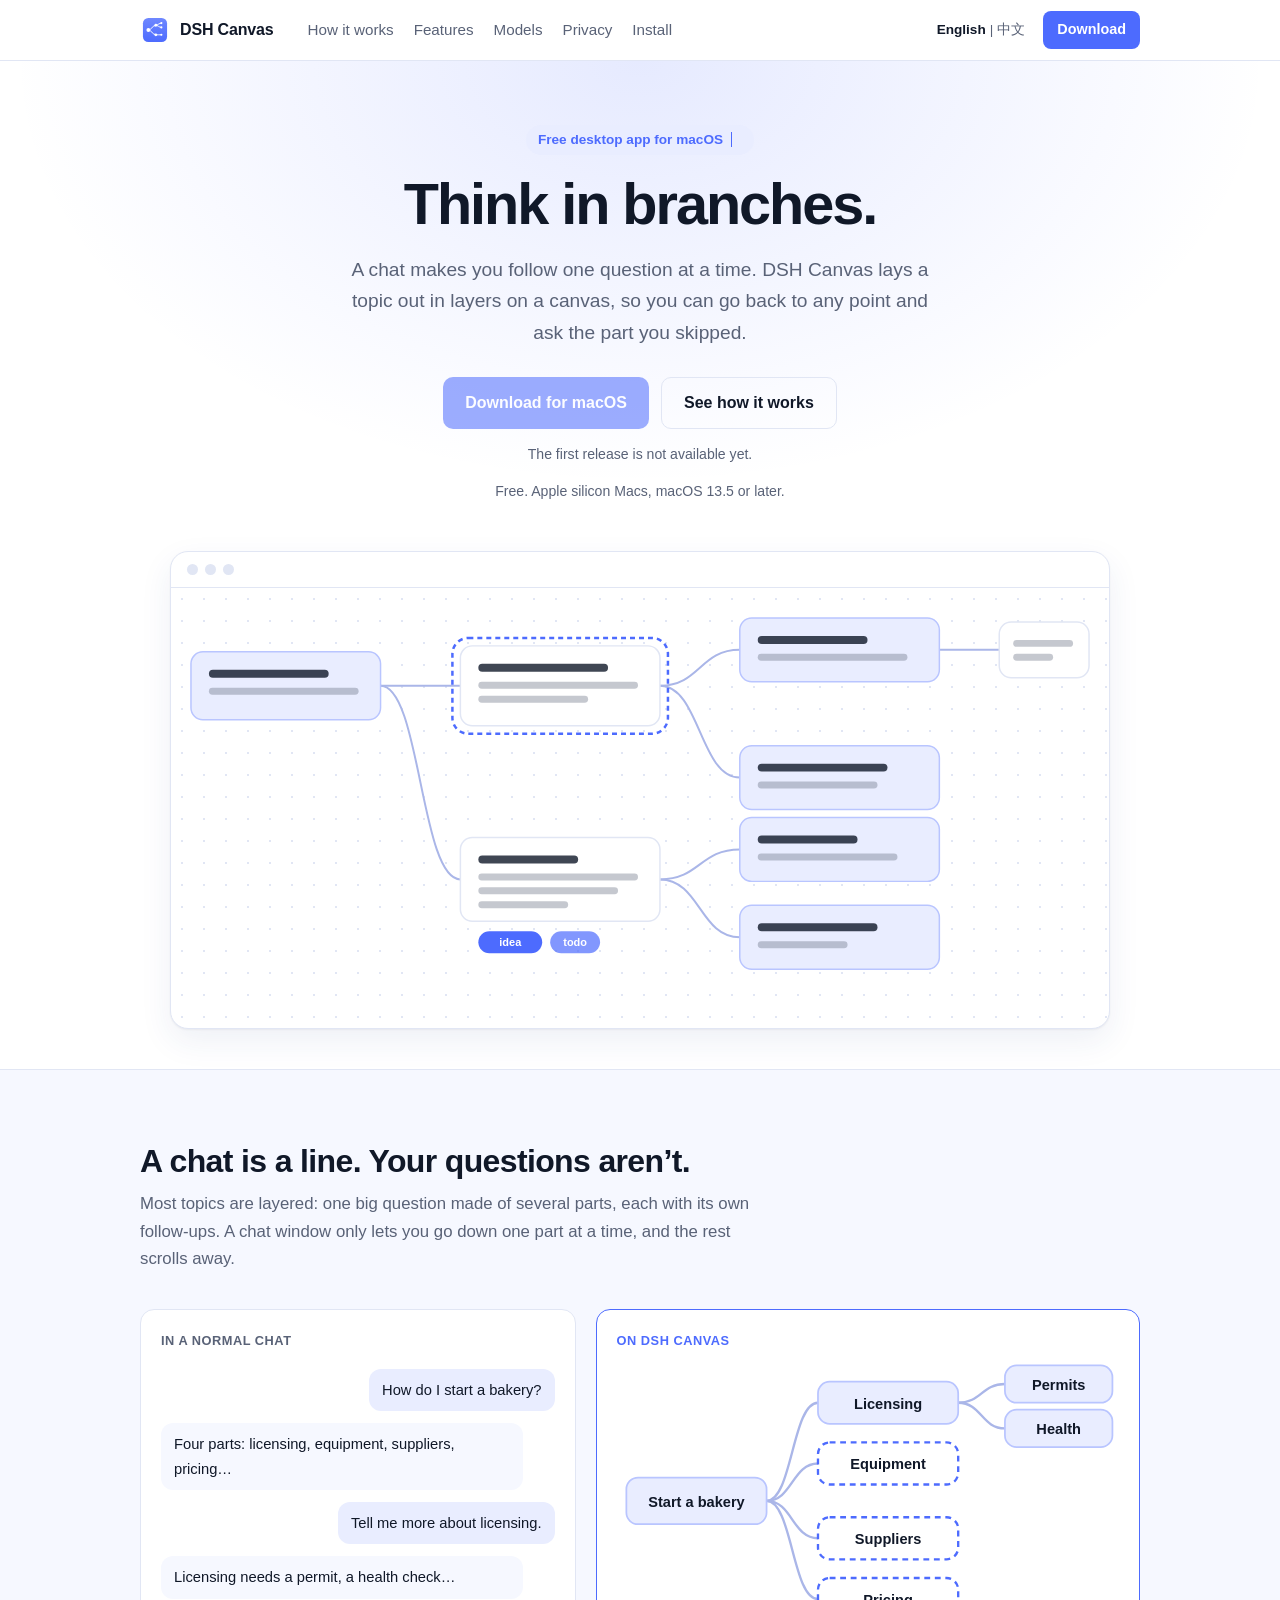
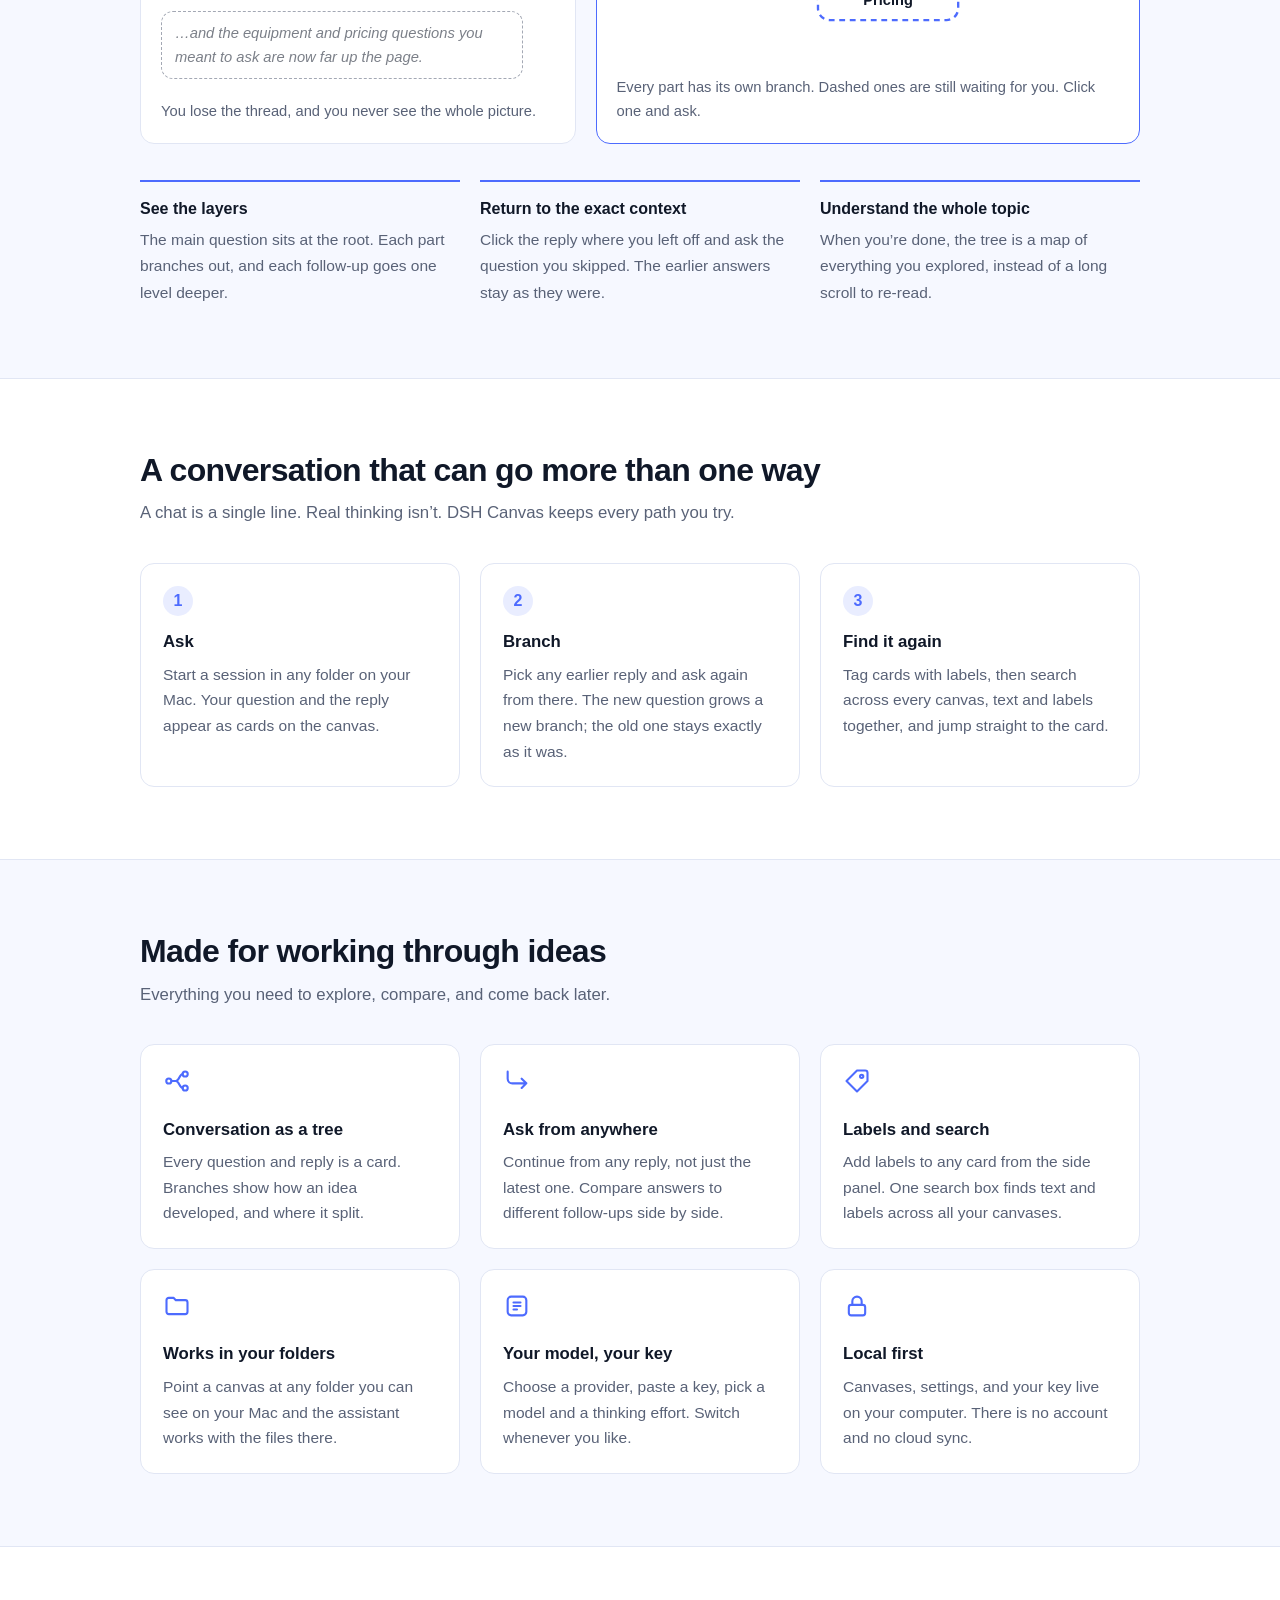
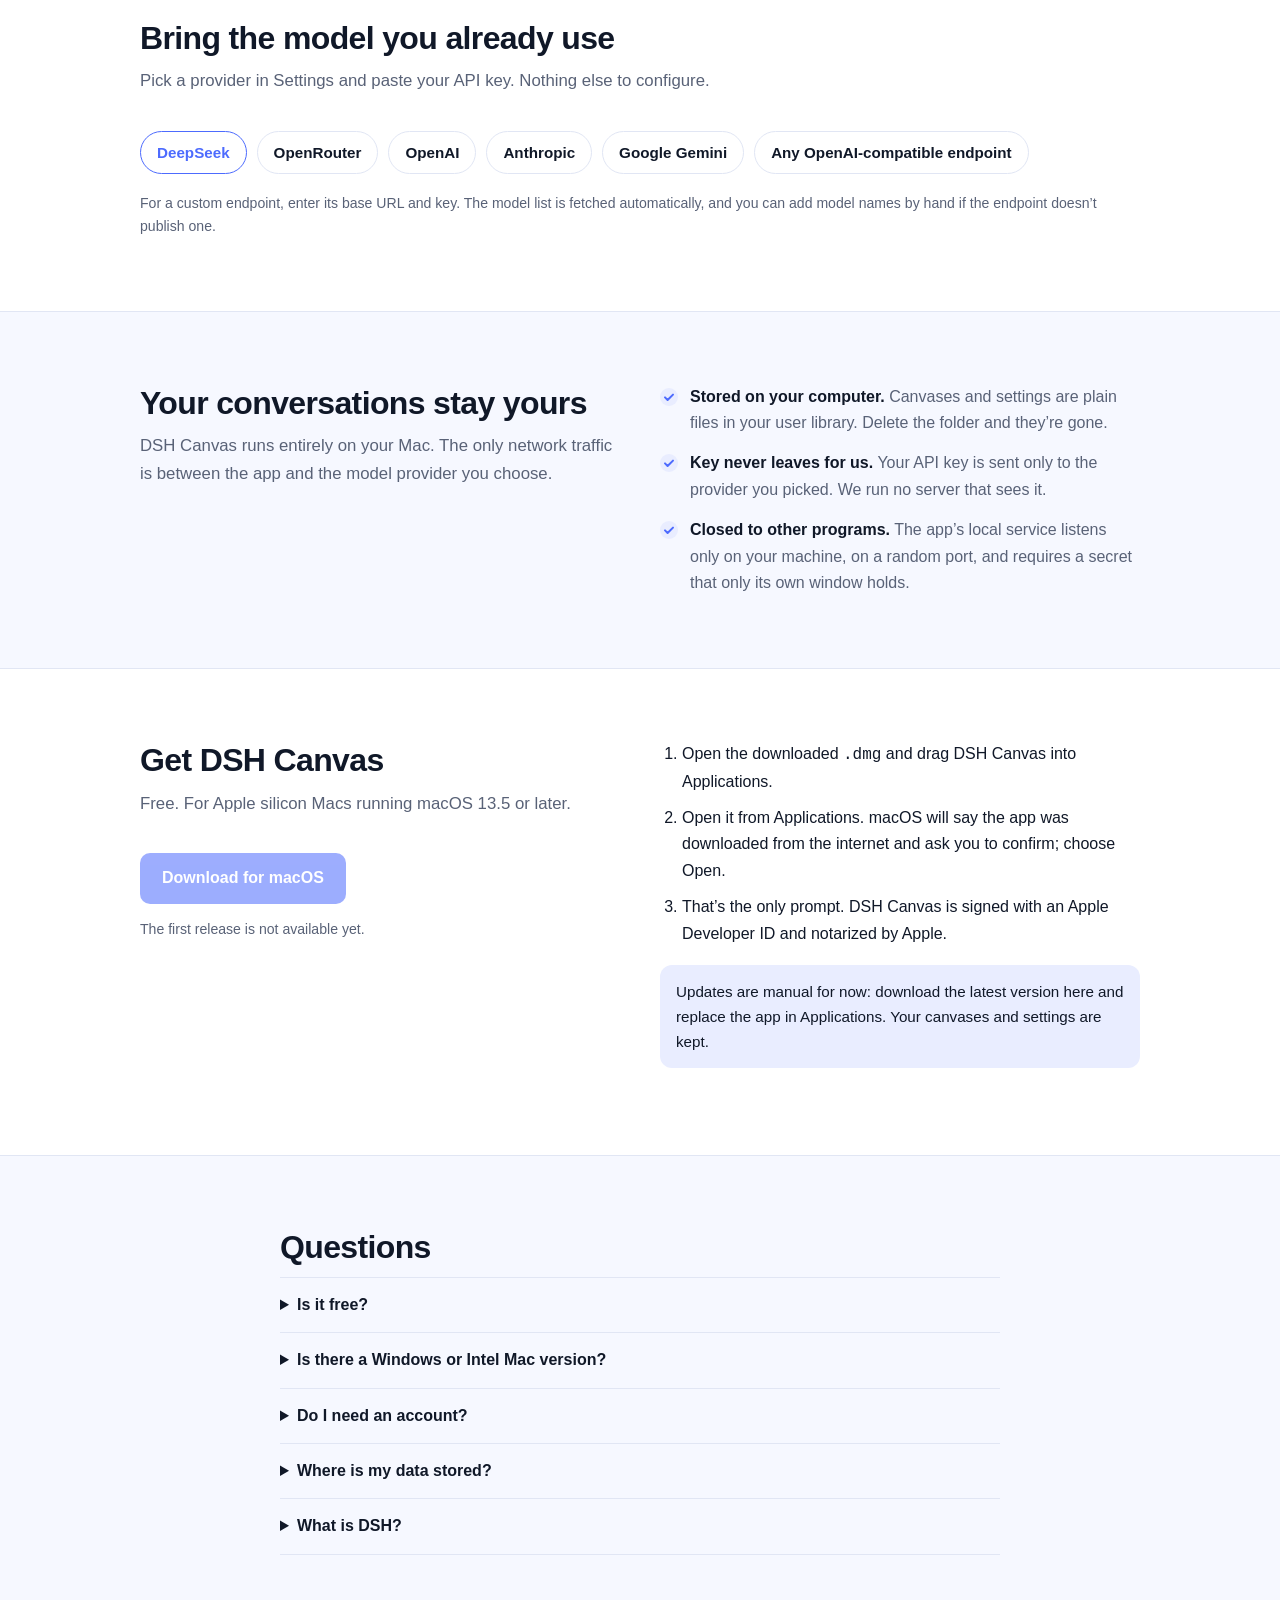
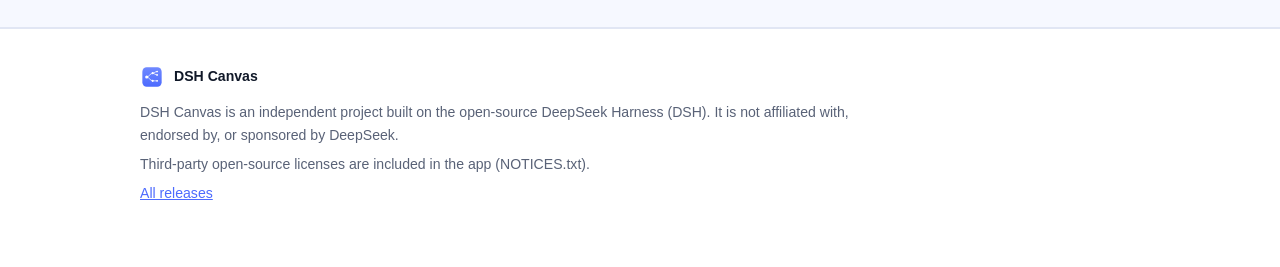
==== web/index.html @ 0d763476 "Site: show the current version next to the app label" ====
<!doctype html>
<html lang="en">
<head>
  <meta charset="utf-8">
  <meta name="viewport" content="width=device-width, initial-scale=1">
  <title>DSH Canvas</title>
  <meta name="description" content="A desktop app that turns AI conversations into a tree on an infinite canvas. Branch from any reply, bring your own model, keep everything on your Mac.">
  <meta property="og:title" content="DSH Canvas">
  <meta property="og:description" content="Think in branches. AI conversations as a tree on an infinite canvas, running locally on your Mac.">
  <meta property="og:type" content="website">
  <link rel="icon" type="image/svg+xml" href="logo.svg">
  <style>
    :root {
      --bg: #ffffff; --bg-alt: #f6f8ff; --surface: #ffffff; --text: #101828; --muted: #596277; --border: #e1e6f4;
      --accent: #4d6bfe; --accent-hover: #3a57e8; --accent-text: #ffffff; --accent-soft: #e9edff;
      --node-user: #e9edff; --node-user-line: #b9c5ff; --node-agent: #ffffff; --edge: #aab6e8; --glow: rgba(77, 107, 254, 0.14);
      --shadow: 0 1px 2px rgba(16, 24, 40, 0.05), 0 12px 32px rgba(40, 60, 140, 0.08);
    }
    @media (prefers-color-scheme: dark) {
      :root {
        --bg: #0b1020; --bg-alt: #0f1630; --surface: #131a33; --text: #e9edf9; --muted: #98a3bf; --border: #232c4d;
        --accent: #6f88ff; --accent-hover: #8a9eff; --accent-text: #0b1020; --accent-soft: #1a2348;
        --node-user: #1c2650; --node-user-line: #3a4a95; --node-agent: #151d3b; --edge: #3b4778; --glow: rgba(111, 136, 255, 0.16);
        --shadow: 0 1px 2px rgba(0, 0, 0, 0.3), 0 12px 32px rgba(0, 0, 0, 0.35);
      }
    }
    * { box-sizing: border-box; }
    html { scroll-behavior: smooth; }
    body { margin: 0; background: var(--bg); color: var(--text); font: 16px/1.65 -apple-system, BlinkMacSystemFont, "Segoe UI", Roboto, "PingFang SC", "Noto Sans SC", sans-serif; -webkit-font-smoothing: antialiased; }
    a { color: var(--accent); }
    .wrap { max-width: 1040px; margin: 0 auto; padding: 0 20px; }
    section { padding: 72px 0; }
    section.alt { background: var(--bg-alt); border-block: 1px solid var(--border); }
    h2 { font-size: clamp(1.5rem, 3.2vw, 2rem); line-height: 1.2; letter-spacing: -0.02em; margin: 0 0 10px; }
    .section-lead { color: var(--muted); max-width: 640px; margin: 0 0 36px; font-size: 1.05rem; }

    /* nav */
    header { position: sticky; top: 0; z-index: 10; background: color-mix(in srgb, var(--bg) 88%, transparent); backdrop-filter: blur(10px); border-bottom: 1px solid var(--border); }
    .nav { display: flex; align-items: center; gap: 22px; height: 60px; }
    .brand { display: flex; align-items: center; gap: 10px; font-weight: 700; color: var(--text); text-decoration: none; letter-spacing: -0.01em; }
    .brand img { width: 30px; height: 30px; }
    .nav-links { display: flex; gap: 20px; margin-left: 12px; }
    .nav-links a { color: var(--muted); text-decoration: none; font-size: 0.95rem; }
    .nav-links a:hover { color: var(--text); }
    .nav-end { margin-left: auto; display: flex; align-items: center; gap: 14px; }
    .lang { font-size: 0.85rem; color: var(--muted); white-space: nowrap; }
    .lang button { background: none; border: 0; color: var(--muted); cursor: pointer; font: inherit; padding: 2px 4px; }
    .lang button[aria-pressed="true"] { color: var(--text); font-weight: 600; }

    .button { display: inline-flex; align-items: center; gap: 8px; padding: 12px 22px; border-radius: 10px; background: var(--accent); color: var(--accent-text); font-weight: 600; text-decoration: none; border: 0; cursor: pointer; font-size: 1rem; }
    .button:hover { background: var(--accent-hover); }
    .button.small { padding: 7px 14px; font-size: 0.9rem; border-radius: 8px; }
    .button[aria-disabled="true"] { opacity: 0.55; pointer-events: none; }
    .button.ghost { background: transparent; color: var(--text); border: 1px solid var(--border); }
    .button.ghost:hover { background: var(--accent-soft); }
    a:focus-visible, button:focus-visible, summary:focus-visible { outline: 2px solid var(--accent); outline-offset: 3px; border-radius: 6px; }

    /* hero */
    .hero { padding: 64px 0 40px; background: radial-gradient(ellipse 70% 60% at 50% 0%, var(--glow), transparent 70%); }
    .hero-text { text-align: center; max-width: 720px; margin: 0 auto; }
    .eyebrowVersion { font-weight: 700; margin-left: 8px; padding-left: 10px; border-left: 1px solid currentColor; }
    .eyebrow { display: inline-block; font-size: 0.85rem; color: var(--accent); background: var(--accent-soft); padding: 4px 12px; border-radius: 999px; font-weight: 600; margin-bottom: 18px; }
    h1 { font-size: clamp(2.3rem, 6vw, 3.6rem); line-height: 1.08; letter-spacing: -0.035em; margin: 0 0 18px; }
    .lead { font-size: 1.2rem; color: var(--muted); margin: 0 auto 28px; max-width: 600px; }
    .cta { display: flex; justify-content: center; flex-wrap: wrap; gap: 12px; }
    .meta { color: var(--muted); font-size: 0.88rem; margin: 14px 0 0; }
    .stage { margin: 48px auto 0; max-width: 940px; background: var(--surface); border: 1px solid var(--border); border-radius: 18px; box-shadow: var(--shadow); overflow: hidden; }
    .stage-bar { display: flex; gap: 7px; padding: 12px 16px; border-bottom: 1px solid var(--border); }
    .stage-bar i { width: 11px; height: 11px; border-radius: 50%; background: var(--border); display: block; }
    .stage svg { display: block; width: 100%; height: auto; background-image: radial-gradient(var(--border) 1px, transparent 1px); background-size: 22px 22px; }
    .edge { fill: none; stroke: var(--edge); stroke-width: 2; }
    .card-user { fill: var(--node-user); stroke: var(--node-user-line); }
    .card-agent { fill: var(--node-agent); stroke: var(--border); }
    .card-user, .card-agent { stroke-width: 1.5; }
    .line { fill: var(--muted); opacity: 0.35; }
    .line.strong { opacity: 0.8; fill: var(--text); }
    .chip { fill: var(--accent); }
    .chip-text { fill: var(--accent-text); font: 600 11px -apple-system, BlinkMacSystemFont, sans-serif; }
    .hl { fill: none; stroke: var(--accent); stroke-width: 2.5; stroke-dasharray: 5 4; }

    /* compare */
    .compare { display: grid; grid-template-columns: 1fr 1.25fr; gap: 20px; align-items: stretch; }
    .pane { background: var(--surface); border: 1px solid var(--border); border-radius: 14px; padding: 20px; display: flex; flex-direction: column; }
    .pane-tag { font-size: 0.8rem; font-weight: 700; letter-spacing: 0.04em; text-transform: uppercase; color: var(--muted); margin: 0 0 12px; }
    .pane.after .pane-tag { color: var(--accent); }
    .pane.after { border-color: var(--accent); }
    .bubble { padding: 9px 13px; border-radius: 12px; background: var(--bg-alt); font-size: 0.92rem; margin: 6px 0; max-width: 92%; }
    .bubble.you { background: var(--node-user); margin-left: auto; }
    .bubble.lost { opacity: 0.55; border: 1px dashed var(--muted); background: transparent; font-style: italic; }
    .pane-note { margin: auto 0 0; padding-top: 14px; color: var(--muted); font-size: 0.92rem; }
    .pane svg { width: 100%; height: auto; display: block; }
    .t-node { fill: var(--node-agent); stroke: var(--border); stroke-width: 1.5; }
    .t-node.on { fill: var(--node-user); stroke: var(--node-user-line); }
    .t-node.ask { stroke: var(--accent); stroke-dasharray: 5 4; stroke-width: 2; }
    .t-text { fill: var(--text); font: 600 12.5px -apple-system, BlinkMacSystemFont, "PingFang SC", sans-serif; }
    .points { list-style: none; margin: 36px 0 0; padding: 0; display: grid; grid-template-columns: repeat(3, 1fr); gap: 20px; }
    .points li { padding-top: 14px; border-top: 2px solid var(--accent); }
    .points strong { display: block; margin-bottom: 4px; }
    .points span { color: var(--muted); font-size: 0.97rem; }

    /* steps */
    .steps { display: grid; grid-template-columns: repeat(3, 1fr); gap: 20px; counter-reset: step; }
    .step { background: var(--surface); border: 1px solid var(--border); border-radius: 14px; padding: 22px; }
    .step::before { counter-increment: step; content: counter(step); display: inline-grid; place-items: center; width: 30px; height: 30px; border-radius: 50%; background: var(--accent-soft); color: var(--accent); font-weight: 700; margin-bottom: 12px; }
    .step h3, .feature h3 { margin: 0 0 6px; font-size: 1.05rem; }
    .step p, .feature p { margin: 0; color: var(--muted); font-size: 0.97rem; }

    /* features */
    .features { display: grid; grid-template-columns: repeat(3, 1fr); gap: 20px; }
    .feature { background: var(--surface); border: 1px solid var(--border); border-radius: 14px; padding: 22px; }
    .feature svg { width: 28px; height: 28px; stroke: var(--accent); fill: none; stroke-width: 1.8; stroke-linecap: round; stroke-linejoin: round; margin-bottom: 12px; }

    /* models */
    .providers { display: flex; flex-wrap: wrap; gap: 10px; margin: 0 0 18px; padding: 0; list-style: none; }
    .providers li { padding: 8px 16px; border: 1px solid var(--border); background: var(--surface); border-radius: 999px; font-weight: 600; font-size: 0.95rem; }
    .providers li.first { border-color: var(--accent); color: var(--accent); }

    /* privacy */
    .two { display: grid; grid-template-columns: 1fr 1fr; gap: 40px; align-items: start; }
    .checks { list-style: none; margin: 0; padding: 0; display: grid; gap: 14px; }
    .checks li { position: relative; padding-left: 30px; color: var(--muted); }
    .checks li strong { color: var(--text); }
    .checks li::before { content: ""; position: absolute; left: 0; top: 4px; width: 18px; height: 18px; border-radius: 50%; background: var(--accent-soft) url("data:image/svg+xml,%3Csvg xmlns='http://www.w3.org/2000/svg' viewBox='0 0 18 18'%3E%3Cpath d='M5 9.4l2.6 2.6L13 6.6' fill='none' stroke='%234d6bfe' stroke-width='2' stroke-linecap='round' stroke-linejoin='round'/%3E%3C/svg%3E") center/18px no-repeat; }

    /* install & faq */
    pre { background: var(--bg-alt); border: 1px solid var(--border); border-radius: 10px; padding: 12px 14px; overflow-x: auto; margin: 12px 0 0; font-size: 0.9rem; }
    code { font-family: ui-monospace, SFMono-Regular, Menlo, monospace; }
    p code, summary code { background: var(--accent-soft); padding: 1px 6px; border-radius: 6px; font-size: 0.9em; }
    .install-list { margin: 0; padding-left: 22px; display: grid; gap: 10px; }
    details { border-bottom: 1px solid var(--border); padding: 14px 0; }
    details:first-of-type { border-top: 1px solid var(--border); }
    summary { cursor: pointer; font-weight: 600; }
    details p { margin: 10px 0 0; color: var(--muted); }
    .note { margin-top: 18px; padding: 14px 16px; border-radius: 12px; background: var(--accent-soft); font-size: 0.95rem; }

    footer { border-top: 1px solid var(--border); padding: 36px 0 56px; color: var(--muted); font-size: 0.88rem; }
    footer p { margin: 6px 0; max-width: 720px; }
    .foot-top { display: flex; align-items: center; gap: 10px; margin-bottom: 12px; color: var(--text); font-weight: 700; }
    .foot-top img { width: 24px; height: 24px; }

    @media (max-width: 820px) {
      .steps, .features, .two, .compare, .points { grid-template-columns: 1fr; }
      .nav-links { display: none; }
      section { padding: 52px 0; }
    }
    @media (prefers-reduced-motion: reduce) { html { scroll-behavior: auto; } }
  </style>
</head>
<body>
  <header>
    <div class="wrap nav">
      <a class="brand" href="#top"><img src="logo.svg" alt="">DSH Canvas</a>
      <nav class="nav-links" aria-label="Sections">
        <a href="#how" data-i18n="navHow">How it works</a>
        <a href="#features" data-i18n="navFeatures">Features</a>
        <a href="#models" data-i18n="navModels">Models</a>
        <a href="#privacy" data-i18n="navPrivacy">Privacy</a>
        <a href="#install" data-i18n="navInstall">Install</a>
      </nav>
      <div class="nav-end">
        <div class="lang" role="group" aria-label="Language"><button type="button" data-lang="en">English</button>|<button type="button" data-lang="zh">中文</button></div>
        <a class="button small" href="#install" data-i18n="navDownload">Download</a>
      </div>
    </div>
  </header>

  <main id="top">
    <section class="hero">
      <div class="wrap">
        <div class="hero-text">
          <span class="eyebrow"><span data-i18n="eyebrow">Free desktop app for macOS</span><b class="eyebrowVersion"></b></span>
          <h1 data-i18n="h1">Think in branches.</h1>
          <p class="lead" data-i18n="lead">A chat makes you follow one question at a time. DSH Canvas lays a topic out in layers on a canvas, so you can go back to any point and ask the part you skipped.</p>
          <div class="cta">
            <a class="button downloadButton" href="#install" aria-disabled="true" data-i18n="download">Download for macOS</a>
            <a class="button ghost" href="#how" data-i18n="seeHow">See how it works</a>
          </div>
          <p class="meta downloadMeta"></p>
          <p class="meta" data-i18n="requirements">Free. Apple silicon Macs, macOS 13.5 or later.</p>
        </div>

        <div class="stage" role="img" aria-labelledby="stageDesc">
          <div class="stage-bar"><i></i><i></i><i></i></div>
          <svg viewBox="0 0 940 440" preserveAspectRatio="xMidYMid meet" aria-hidden="true">
            <!-- edges -->
            <path class="edge" d="M210 98 C250 98 250 98 290 98"/>
            <path class="edge" d="M490 98 C530 98 530 62 570 62"/>
            <path class="edge" d="M490 98 C530 98 530 190 570 190"/>
            <path class="edge" d="M770 62 C800 62 800 62 830 62"/>
            <path class="edge" d="M210 98 C250 98 250 292 290 292"/>
            <path class="edge" d="M490 292 C530 292 530 350 570 350"/>
            <path class="edge" d="M490 292 C530 292 530 262 570 262"/>
            <!-- nodes -->
            <rect class="card-user" x="20" y="64" width="190" height="68" rx="12"/>
            <rect class="line strong" x="38" y="82" width="120" height="8" rx="4"/><rect class="line" x="38" y="100" width="150" height="7" rx="3.5"/>
            <rect class="card-agent" x="290" y="58" width="200" height="80" rx="12"/>
            <rect class="line strong" x="308" y="76" width="130" height="8" rx="4"/><rect class="line" x="308" y="94" width="160" height="7" rx="3.5"/><rect class="line" x="308" y="108" width="110" height="7" rx="3.5"/>
            <rect class="card-user" x="570" y="30" width="200" height="64" rx="12"/>
            <rect class="line strong" x="588" y="48" width="110" height="8" rx="4"/><rect class="line" x="588" y="66" width="150" height="7" rx="3.5"/>
            <rect class="card-agent" x="830" y="34" width="90" height="56" rx="12"/>
            <rect class="line" x="844" y="52" width="60" height="7" rx="3.5"/><rect class="line" x="844" y="66" width="40" height="7" rx="3.5"/>
            <rect class="card-user" x="570" y="158" width="200" height="64" rx="12"/>
            <rect class="line strong" x="588" y="176" width="130" height="8" rx="4"/><rect class="line" x="588" y="194" width="120" height="7" rx="3.5"/>
            <rect class="card-agent" x="290" y="250" width="200" height="84" rx="12"/>
            <rect class="line strong" x="308" y="268" width="100" height="8" rx="4"/><rect class="line" x="308" y="286" width="160" height="7" rx="3.5"/><rect class="line" x="308" y="300" width="140" height="7" rx="3.5"/><rect class="line" x="308" y="314" width="90" height="7" rx="3.5"/>
            <rect class="card-user" x="570" y="230" width="200" height="64" rx="12"/>
            <rect class="line strong" x="588" y="248" width="100" height="8" rx="4"/><rect class="line" x="588" y="266" width="140" height="7" rx="3.5"/>
            <rect class="card-user" x="570" y="318" width="200" height="64" rx="12"/>
            <rect class="line strong" x="588" y="336" width="120" height="8" rx="4"/><rect class="line" x="588" y="354" width="90" height="7" rx="3.5"/>
            <!-- label chips -->
            <rect class="chip" x="308" y="344" width="64" height="22" rx="11"/><text class="chip-text" x="340" y="359" text-anchor="middle">idea</text>
            <rect class="chip" x="380" y="344" width="50" height="22" rx="11" opacity="0.7"/><text class="chip-text" x="405" y="359" text-anchor="middle">todo</text>
            <!-- highlighted branch point -->
            <rect class="hl" x="282" y="50" width="216" height="96" rx="16"/>
          </svg>
          <p id="stageDesc" hidden>A conversation drawn as a tree of question and answer cards, with two branches leaving the same reply.</p>
        </div>
      </div>
    </section>

    <section id="why" class="alt">
      <div class="wrap">
        <h2 data-i18n="whyTitle">A chat is a line. Your questions aren’t.</h2>
        <p class="section-lead" data-i18n="whyLead">Most topics are layered: one big question made of several parts, each with its own follow-ups. A chat window only lets you go down one part at a time, and the rest scrolls away.</p>
        <div class="compare">
          <div class="pane">
            <p class="pane-tag" data-i18n="before">In a normal chat</p>
            <div class="bubble you" data-i18n="c1">How do I start a bakery?</div>
            <div class="bubble" data-i18n="c2">Four parts: licensing, equipment, suppliers, pricing…</div>
            <div class="bubble you" data-i18n="c3">Tell me more about licensing.</div>
            <div class="bubble" data-i18n="c4">Licensing needs a permit, a health check…</div>
            <div class="bubble lost" data-i18n="c5">…and the equipment and pricing questions you meant to ask are now far up the page.</div>
            <p class="pane-note" data-i18n="beforeNote">You lose the thread, and you never see the whole picture.</p>
          </div>
          <div class="pane after">
            <p class="pane-tag" data-i18n="after">On DSH Canvas</p>
            <svg viewBox="0 0 430 236" role="img" aria-labelledby="treeDesc">
              <path class="edge" d="M128 118 C150 118 150 34 172 34"/><path class="edge" d="M128 118 C150 118 150 86 172 86"/>
              <path class="edge" d="M128 118 C150 118 150 150 172 150"/><path class="edge" d="M128 118 C150 118 150 202 172 202"/>
              <path class="edge" d="M292 34 C312 34 312 18 332 18"/><path class="edge" d="M292 34 C312 34 312 56 332 56"/>
              <rect class="t-node on" x="8" y="98" width="120" height="40" rx="10"/><text class="t-text" x="68" y="123" text-anchor="middle" data-i18n="t0">Start a bakery</text>
              <rect class="t-node on" x="172" y="16" width="120" height="36" rx="10"/><text class="t-text" x="232" y="39" text-anchor="middle" data-i18n="t1">Licensing</text>
              <rect class="t-node ask" x="172" y="68" width="120" height="36" rx="10"/><text class="t-text" x="232" y="91" text-anchor="middle" data-i18n="t2">Equipment</text>
              <rect class="t-node ask" x="172" y="132" width="120" height="36" rx="10"/><text class="t-text" x="232" y="155" text-anchor="middle" data-i18n="t3">Suppliers</text>
              <rect class="t-node ask" x="172" y="184" width="120" height="36" rx="10"/><text class="t-text" x="232" y="207" text-anchor="middle" data-i18n="t4">Pricing</text>
              <rect class="t-node on" x="332" y="2" width="92" height="32" rx="10"/><text class="t-text" x="378" y="23" text-anchor="middle" data-i18n="t5">Permits</text>
              <rect class="t-node on" x="332" y="40" width="92" height="32" rx="10"/><text class="t-text" x="378" y="61" text-anchor="middle" data-i18n="t6">Health</text>
            </svg>
            <p id="treeDesc" hidden>A tree with the main question on the left and four branches: licensing, equipment, suppliers and pricing. Licensing has two deeper follow-ups.</p>
            <p class="pane-note" data-i18n="afterNote">Every part has its own branch. Dashed ones are still waiting for you. Click one and ask.</p>
          </div>
        </div>
        <ul class="points">
          <li><strong data-i18n="pt1t">See the layers</strong><span data-i18n="pt1d">The main question sits at the root. Each part branches out, and each follow-up goes one level deeper.</span></li>
          <li><strong data-i18n="pt2t">Return to the exact context</strong><span data-i18n="pt2d">Click the reply where you left off and ask the question you skipped. The earlier answers stay as they were.</span></li>
          <li><strong data-i18n="pt3t">Understand the whole topic</strong><span data-i18n="pt3d">When you’re done, the tree is a map of everything you explored, instead of a long scroll to re-read.</span></li>
        </ul>
      </div>
    </section>

    <section id="how">
      <div class="wrap">
        <h2 data-i18n="howTitle">A conversation that can go more than one way</h2>
        <p class="section-lead" data-i18n="howLead">A chat is a single line. Real thinking isn’t. DSH Canvas keeps every path you try.</p>
        <div class="steps">
          <div class="step"><h3 data-i18n="s1t">Ask</h3><p data-i18n="s1d">Start a session in any folder on your Mac. Your question and the reply appear as cards on the canvas.</p></div>
          <div class="step"><h3 data-i18n="s2t">Branch</h3><p data-i18n="s2d">Pick any earlier reply and ask again from there. The new question grows a new branch; the old one stays exactly as it was.</p></div>
          <div class="step"><h3 data-i18n="s3t">Find it again</h3><p data-i18n="s3d">Tag cards with labels, then search across every canvas, text and labels together, and jump straight to the card.</p></div>
        </div>
      </div>
    </section>

    <section id="features" class="alt">
      <div class="wrap">
        <h2 data-i18n="featTitle">Made for working through ideas</h2>
        <p class="section-lead" data-i18n="featLead">Everything you need to explore, compare, and come back later.</p>
        <div class="features">
          <div class="feature">
            <svg viewBox="0 0 24 24" aria-hidden="true"><circle cx="5" cy="12" r="2.2"/><circle cx="19" cy="6" r="2.2"/><circle cx="19" cy="18" r="2.2"/><path d="M7.2 12H11c3 0 3-6 6-6M11 12c3 0 3 6 6 6"/></svg>
            <h3 data-i18n="f1t">Conversation as a tree</h3><p data-i18n="f1d">Every question and reply is a card. Branches show how an idea developed, and where it split.</p>
          </div>
          <div class="feature">
            <svg viewBox="0 0 24 24" aria-hidden="true"><path d="M4 4v6a4 4 0 0 0 4 4h12M16 10l4 4-4 4"/></svg>
            <h3 data-i18n="f2t">Ask from anywhere</h3><p data-i18n="f2d">Continue from any reply, not just the latest one. Compare answers to different follow-ups side by side.</p>
          </div>
          <div class="feature">
            <svg viewBox="0 0 24 24" aria-hidden="true"><path d="M3 12l9-9h7a2 2 0 0 1 2 2v7l-9 9z"/><circle cx="16" cy="8" r="1.4"/></svg>
            <h3 data-i18n="f3t">Labels and search</h3><p data-i18n="f3d">Add labels to any card from the side panel. One search box finds text and labels across all your canvases.</p>
          </div>
          <div class="feature">
            <svg viewBox="0 0 24 24" aria-hidden="true"><path d="M3 7a2 2 0 0 1 2-2h4l2 2h8a2 2 0 0 1 2 2v8a2 2 0 0 1-2 2H5a2 2 0 0 1-2-2z"/></svg>
            <h3 data-i18n="f4t">Works in your folders</h3><p data-i18n="f4d">Point a canvas at any folder you can see on your Mac and the assistant works with the files there.</p>
          </div>
          <div class="feature">
            <svg viewBox="0 0 24 24" aria-hidden="true"><rect x="4" y="4" width="16" height="16" rx="3"/><path d="M9 9h6M9 12h6M9 15h3"/></svg>
            <h3 data-i18n="f5t">Your model, your key</h3><p data-i18n="f5d">Choose a provider, paste a key, pick a model and a thinking effort. Switch whenever you like.</p>
          </div>
          <div class="feature">
            <svg viewBox="0 0 24 24" aria-hidden="true"><rect x="5" y="11" width="14" height="9" rx="2"/><path d="M8 11V8a4 4 0 0 1 8 0v3"/></svg>
            <h3 data-i18n="f6t">Local first</h3><p data-i18n="f6d">Canvases, settings, and your key live on your computer. There is no account and no cloud sync.</p>
          </div>
        </div>
      </div>
    </section>

    <section id="models">
      <div class="wrap">
        <h2 data-i18n="modelsTitle">Bring the model you already use</h2>
        <p class="section-lead" data-i18n="modelsLead">Pick a provider in Settings and paste your API key. Nothing else to configure.</p>
        <ul class="providers">
          <li class="first">DeepSeek</li><li>OpenRouter</li><li>OpenAI</li><li>Anthropic</li><li>Google Gemini</li><li data-i18n="custom">Any OpenAI-compatible endpoint</li>
        </ul>
        <p class="meta" data-i18n="modelsNote">For a custom endpoint, enter its base URL and key. The model list is fetched automatically, and you can add model names by hand if the endpoint doesn’t publish one.</p>
      </div>
    </section>

    <section id="privacy" class="alt">
      <div class="wrap two">
        <div>
          <h2 data-i18n="privTitle">Your conversations stay yours</h2>
          <p class="section-lead" style="margin-bottom:0" data-i18n="privLead">DSH Canvas runs entirely on your Mac. The only network traffic is between the app and the model provider you choose.</p>
        </div>
        <ul class="checks">
          <li><strong data-i18n="p1t">Stored on your computer.</strong> <span data-i18n="p1d">Canvases and settings are plain files in your user library. Delete the folder and they’re gone.</span></li>
          <li><strong data-i18n="p2t">Key never leaves for us.</strong> <span data-i18n="p2d">Your API key is sent only to the provider you picked. We run no server that sees it.</span></li>
          <li><strong data-i18n="p3t">Closed to other programs.</strong> <span data-i18n="p3d">The app’s local service listens only on your machine, on a random port, and requires a secret that only its own window holds.</span></li>
        </ul>
      </div>
    </section>

    <section id="install">
      <div class="wrap two">
        <div>
          <h2 data-i18n="instTitle">Get DSH Canvas</h2>
          <p class="section-lead" data-i18n="instLead">Free. For Apple silicon Macs running macOS 13.5 or later.</p>
          <a class="button downloadButton" href="#install" aria-disabled="true" data-i18n="download">Download for macOS</a>
          <p class="meta downloadMeta"></p>
        </div>
        <div>
          <ol class="install-list">
            <li data-i18n="i1">Open the downloaded <code>.dmg</code> and drag DSH Canvas into Applications.</li>
            <li data-i18n="i2">Open it from Applications. macOS will say the app was downloaded from the internet and ask you to confirm; choose Open.</li>
            <li data-i18n="i3">That’s the only prompt. DSH Canvas is signed with an Apple Developer ID and notarized by Apple.</li>
          </ol>
          <p class="note" data-i18n="signNote">Updates are manual for now: download the latest version here and replace the app in Applications. Your canvases and settings are kept.</p>
        </div>
      </div>
    </section>

    <section id="faq" class="alt">
      <div class="wrap" style="max-width:760px">
        <h2 data-i18n="faqTitle">Questions</h2>
        <details><summary data-i18n="q0">Is it free?</summary><p data-i18n="a0">Yes. DSH Canvas is free to download and use. You only pay your model provider for the requests you make with your own key.</p></details>
        <details><summary data-i18n="q1">Is there a Windows or Intel Mac version?</summary><p data-i18n="a1">Not yet. The first release is for Apple silicon Macs. Other platforms will follow.</p></details>
        <details><summary data-i18n="q2">Do I need an account?</summary><p data-i18n="a2">No. You need an API key from the model provider you want to use, and nothing else.</p></details>
        <details><summary data-i18n="q3">Where is my data stored?</summary><p data-i18n="a3">In <code>~/Library/Application Support/DSH Canvas</code>. Removing that folder removes your canvases and settings.</p></details>
        <details><summary data-i18n="q4">What is DSH?</summary><p data-i18n="a4">DSH is the open-source agent engine that DSH Canvas runs locally to talk to models and work with your files. DSH Canvas is the canvas interface built around it.</p></details>
      </div>
    </section>
  </main>

  <footer>
    <div class="wrap">
      <div class="foot-top"><img src="logo.svg" alt="">DSH Canvas</div>
      <p data-i18n="affiliation">DSH Canvas is an independent project built on the open-source DeepSeek Harness (DSH). It is not affiliated with, endorsed by, or sponsored by DeepSeek.</p>
      <p data-i18n="licenses">Third-party open-source licenses are included in the app (NOTICES.txt).</p>
      <p><a href="https://github.com/pipiandxixi/dsh-canvas-releases/releases" data-i18n="allReleases">All releases</a></p>
    </div>
  </footer>

  <script>
    const REPO = 'pipiandxixi/dsh-canvas-releases';
    const text = {
      en: {
        lead: "A chat makes you follow one question at a time. DSH Canvas lays a topic out in layers on a canvas, so you can go back to any point and ask the part you skipped.",
        eyebrow: "Free desktop app for macOS",
        requirements: "Free. Apple silicon Macs, macOS 13.5 or later.",
        instLead: "Free. For Apple silicon Macs running macOS 13.5 or later.",
        q0: "Is it free?",
        a0: "Yes. DSH Canvas is free to download and use. You only pay your model provider for the requests you make with your own key.",
        whyTitle: "A chat is a line. Your questions aren’t.",
        whyLead: "Most topics are layered: one big question made of several parts, each with its own follow-ups. A chat window only lets you go down one part at a time, and the rest scrolls away.",
        before: "In a normal chat",
        after: "On DSH Canvas",
        c1: "How do I start a bakery?",
        c2: "Four parts: licensing, equipment, suppliers, pricing…",
        c3: "Tell me more about licensing.",
        c4: "Licensing needs a permit, a health check…",
        c5: "…and the equipment and pricing questions you meant to ask are now far up the page.",
        beforeNote: "You lose the thread, and you never see the whole picture.",
        afterNote: "Every part has its own branch. Dashed ones are still waiting for you. Click one and ask.",
        t0: "Start a bakery",
        t1: "Licensing",
        t2: "Equipment",
        t3: "Suppliers",
        t4: "Pricing",
        t5: "Permits",
        t6: "Health",
        pt1t: "See the layers",
        pt1d: "The main question sits at the root. Each part branches out, and each follow-up goes one level deeper.",
        pt2t: "Return to the exact context",
        pt2d: "Click the reply where you left off and ask the question you skipped. The earlier answers stay as they were.",
        pt3t: "Understand the whole topic",
        pt3d: "When you’re done, the tree is a map of everything you explored, instead of a long scroll to re-read.",
        navHow: 'How it works', navFeatures: 'Features', navModels: 'Models', navPrivacy: 'Privacy', navInstall: 'Install', navDownload: 'Download',
        h1: 'Think in branches.',
       
        download: 'Download for macOS', seeHow: 'See how it works',
        howTitle: 'A conversation that can go more than one way', howLead: 'A chat is a single line. Real thinking isn’t. DSH Canvas keeps every path you try.',
        s1t: 'Ask', s1d: 'Start a session in any folder on your Mac. Your question and the reply appear as cards on the canvas.',
        s2t: 'Branch', s2d: 'Pick any earlier reply and ask again from there. The new question grows a new branch; the old one stays exactly as it was.',
        s3t: 'Find it again', s3d: 'Tag cards with labels, then search across every canvas, text and labels together, and jump straight to the card.',
        featTitle: 'Made for working through ideas', featLead: 'Everything you need to explore, compare, and come back later.',
        f1t: 'Conversation as a tree', f1d: 'Every question and reply is a card. Branches show how an idea developed, and where it split.',
        f2t: 'Ask from anywhere', f2d: 'Continue from any reply, not just the latest one. Compare answers to different follow-ups side by side.',
        f3t: 'Labels and search', f3d: 'Add labels to any card from the side panel. One search box finds text and labels across all your canvases.',
        f4t: 'Works in your folders', f4d: 'Point a canvas at any folder you can see on your Mac and the assistant works with the files there.',
        f5t: 'Your model, your key', f5d: 'Choose a provider, paste a key, pick a model and a thinking effort. Switch whenever you like.',
        f6t: 'Local first', f6d: 'Canvases, settings, and your key live on your computer. There is no account and no cloud sync.',
        modelsTitle: 'Bring the model you already use', modelsLead: 'Pick a provider in Settings and paste your API key. Nothing else to configure.',
        custom: 'Any OpenAI-compatible endpoint',
        modelsNote: 'For a custom endpoint, enter its base URL and key. The model list is fetched automatically, and you can add model names by hand if the endpoint doesn’t publish one.',
        privTitle: 'Your conversations stay yours', privLead: 'DSH Canvas runs entirely on your Mac. The only network traffic is between the app and the model provider you choose.',
        p1t: 'Stored on your computer.', p1d: 'Canvases and settings are plain files in your user library. Delete the folder and they’re gone.',
        p2t: 'Key never leaves for us.', p2d: 'Your API key is sent only to the provider you picked. We run no server that sees it.',
        p3t: 'Closed to other programs.', p3d: 'The app’s local service listens only on your machine, on a random port, and requires a secret that only its own window holds.',
        instTitle: 'Get DSH Canvas',
        i1: 'Open the downloaded <code>.dmg</code> and drag DSH Canvas into Applications.',
        i2: "Open it from Applications. macOS will say the app was downloaded from the internet and ask you to confirm; choose Open.",
        i3: "That’s the only prompt. DSH Canvas is signed with an Apple Developer ID and notarized by Apple.",
        signNote: "Updates are manual for now: download the latest version here and replace the app in Applications. Your canvases and settings are kept.",
        faqTitle: 'Questions',
        q1: 'Is there a Windows or Intel Mac version?', a1: 'Not yet. The first release is for Apple silicon Macs. Other platforms will follow.',
        q2: 'Do I need an account?', a2: 'No. You need an API key from the model provider you want to use, and nothing else.',
        q3: 'Where is my data stored?', a3: 'In <code>~/Library/Application Support/DSH Canvas</code>. Removing that folder removes your canvases and settings.',
        q4: 'What is DSH?', a4: 'DSH is the open-source agent engine that DSH Canvas runs locally to talk to models and work with your files. DSH Canvas is the canvas interface built around it.',
        affiliation: 'DSH Canvas is an independent project built on the open-source DeepSeek Harness (DSH). It is not affiliated with, endorsed by, or sponsored by DeepSeek.',
        licenses: 'Third-party open-source licenses are included in the app (NOTICES.txt).', allReleases: 'All releases',
        none: 'The first release is not available yet.', version: 'Version {v} · {size} MB · {date}'
      },
      zh: {
        lead: "聊天只能让你一次顺着一个问题往下问。DSH Canvas 把一个话题按层次铺在画布上，你可以回到任意位置，去问被跳过的那一部分。",
        eyebrow: "免费的 macOS 桌面应用",
        requirements: "免费。适用于 Apple 芯片的 Mac，macOS 13.5 及以上。",
        instLead: "免费。适用于 macOS 13.5 及以上的 Apple 芯片 Mac。",
        q0: "免费吗？",
        a0: "免费。DSH Canvas 可以免费下载和使用。你只需要为自己的 key 发出的请求，向模型提供方付费。",
        whyTitle: "聊天是一条线，你的问题不是。",
        whyLead: "大多数话题是分层的：一个大问题由几个部分组成，每个部分又有各自的追问。聊天窗口一次只能顺着一个部分往下问，其余的就被刷到上面去了。",
        before: "在普通的聊天里",
        after: "在 DSH Canvas 里",
        c1: "我想开一家面包店，该怎么做？",
        c2: "分四个部分：证照、设备、供应商、定价……",
        c3: "先详细讲讲证照。",
        c4: "证照需要许可证、卫生检查……",
        c5: "……而你本来想问的设备和定价，已经被刷到很远的上面了。",
        beforeNote: "你会丢掉线索，也始终看不到问题的全貌。",
        afterNote: "每个部分都有自己的分支。虚线框是还在等你的部分，点开它就能接着问。",
        t0: "开面包店",
        t1: "证照",
        t2: "设备",
        t3: "供应商",
        t4: "定价",
        t5: "许可证",
        t6: "卫生",
        pt1t: "看清层次",
        pt1d: "大问题在最左边，每个部分向外分出分支，每次追问再深入一层。",
        pt2t: "回到当时的上下文",
        pt2d: "点开你上次停下的那条回复，问出之前跳过的问题。之前的回答原样保留。",
        pt3t: "理解话题的全貌",
        pt3d: "问完之后，这棵树就是你探索过的全部内容的地图，不用再翻一长串记录重新读。",
        navHow: '工作方式', navFeatures: '功能', navModels: '模型', navPrivacy: '隐私', navInstall: '安装', navDownload: '下载',
        h1: '让思路长成一棵树。',
       
        download: '下载 macOS 版', seeHow: '看看怎么用',
        howTitle: '一段对话，可以有不止一个走向', howLead: '聊天记录是一条直线，真正的思考不是。DSH Canvas 会留下你尝试过的每一条路。',
        s1t: '提问', s1d: '在你电脑上的任意文件夹里开启会话。问题和回复会变成画布上的卡片。',
        s2t: '分支', s2d: '选中任意一条之前的回复，从那里再问一次。新问题会长出新分支，旧的内容原样保留。',
        s3t: '再次找到', s3d: '给卡片打上标注，然后在所有画布中一起搜索正文和标注，直接跳到对应的卡片。',
        featTitle: '为梳理想法而做', featLead: '探索、对比、日后回看，需要的都在这里。',
        f1t: '树状的对话', f1d: '每个问题和回复都是一张卡片。分支清楚地显示想法如何发展，又在哪里分开。',
        f2t: '从任何位置继续', f2d: '可以从任意一条回复接着问，不只是最新的一条。并排对比不同追问得到的回答。',
        f3t: '标注与搜索', f3d: '在右侧面板给任意卡片添加标注。一个搜索框就能在所有画布里同时找正文和标注。',
        f4t: '在你的文件夹里工作', f4d: '把画布指向 Mac 上任何可见的文件夹，助手就能处理那里的文件。',
        f5t: '你的模型，你的 key', f5d: '选择提供方，粘贴 key，挑选模型和思考强度，随时都可以切换。',
        f6t: '数据留在本地', f6d: '画布、设置和你的 key 都保存在你的电脑上。无需账号，也没有云同步。',
        modelsTitle: '用你已经在用的模型', modelsLead: '在设置里选择提供方，粘贴 API key 就可以，不需要其他配置。',
        custom: '任何兼容 OpenAI 的接口',
        modelsNote: '自定义接口只需填写接口地址和 key。模型列表会自动获取；如果接口不提供列表，也可以手动添加模型名称。',
        privTitle: '你的对话只属于你', privLead: 'DSH Canvas 完全运行在你的 Mac 上。唯一的网络往来，是应用与你选择的模型提供方之间。',
        p1t: '保存在你的电脑上。', p1d: '画布和设置是你用户资源库里的普通文件，删掉文件夹就全部清除。',
        p2t: 'key 不会经过我们。', p2d: '你的 API key 只会发送给你选择的提供方。我们没有任何服务器会看到它。',
        p3t: '不对其他程序开放。', p3d: '应用的本地服务只在本机监听，端口随机，并且需要只有应用自己的窗口才持有的密钥。',
        instTitle: '获取 DSH Canvas',
        i1: '打开下载的 <code>.dmg</code>，把 DSH Canvas 拖进“应用程序”。',
        i2: "从“应用程序”里打开。macOS 会提示这是从互联网下载的应用，请你确认，点“打开”即可。",
        i3: "只会有这一次提示。DSH Canvas 已用 Apple 开发者证书签名，并通过了 Apple 的公证。",
        signNote: "目前更新需要手动完成：回到这里下载最新版本，替换“应用程序”里的旧版本即可，你的画布和设置都会保留。",
        faqTitle: '常见问题',
        q1: '有 Windows 或 Intel Mac 的版本吗？', a1: '暂时没有。第一个版本只支持 Apple 芯片的 Mac，其他平台之后会陆续提供。',
        q2: '需要注册账号吗？', a2: '不需要。你只需要自己想用的模型提供方的 API key。',
        q3: '数据存放在哪里？', a3: '存放在 <code>~/Library/Application Support/DSH Canvas</code>。删除这个文件夹就会清除你的画布和设置。',
        q4: 'DSH 是什么？', a4: 'DSH 是一个开源的智能体引擎，DSH Canvas 在本机运行它来与模型对话、处理你的文件。DSH Canvas 是围绕它构建的画布界面。',
        affiliation: 'DSH Canvas 是基于开源项目 DeepSeek Harness（DSH）构建的独立项目，与 DeepSeek 没有隶属、认可或赞助关系。',
        licenses: '应用内附带第三方开源许可声明（NOTICES.txt）。', allReleases: '全部版本',
        none: '首个版本还没有发布。', version: '版本 {v} · {size} MB · {date}'
      }
    };
    let lang = 'en';
    try { lang = localStorage.getItem('lang') || ''; } catch {}
    if (!text[lang]) lang = (navigator.language || 'en').toLowerCase().startsWith('zh') ? 'zh' : 'en';
    let release = null;
    function render() {
      document.documentElement.lang = lang === 'zh' ? 'zh-CN' : 'en';
      for (const element of document.querySelectorAll('[data-i18n]')) {
        const value = text[lang][element.dataset.i18n];
        if (value !== undefined) element.innerHTML = value;
      }
      for (const button of document.querySelectorAll('[data-lang]')) button.setAttribute('aria-pressed', String(button.dataset.lang === lang));
      for (const meta of document.querySelectorAll('.downloadMeta')) {
        meta.textContent = release ? (release.version ? text[lang].version.replace('{v}', release.version).replace('{size}', release.size).replace('{date}', release.date) : '') : text[lang].none;
      }
      for (const badge of document.querySelectorAll('.eyebrowVersion')) badge.textContent = release && release.version ? `v${release.version}` : '';
      for (const button of document.querySelectorAll('.downloadButton')) {
        if (release) { button.href = release.url; button.removeAttribute('aria-disabled'); }
        else { button.href = '#install'; button.setAttribute('aria-disabled', 'true'); }
      }
    }
    for (const button of document.querySelectorAll('[data-lang]')) {
      button.addEventListener('click', () => { lang = button.dataset.lang; try { localStorage.setItem('lang', lang); } catch {} render(); });
    }
    render();
    fetch(`https://api.github.com/repos/${REPO}/releases/latest`, { headers: { Accept: 'application/vnd.github+json' } })
      .then(response => (response.status === 404 ? null : response.ok ? response.json() : undefined))
      .then((data) => {
        if (data === undefined) { release = { url: `https://github.com/${REPO}/releases/latest/download/DSH-Canvas-arm64.dmg`, version: '', size: '', date: '' }; render(); return; }
        const asset = data?.assets?.find(item => item.name.endsWith('.dmg'));
        if (!asset) return;
        release = { url: asset.browser_download_url, version: String(data.tag_name || '').replace(/^v/, ''), size: Math.round(asset.size / 1048576), date: String(data.published_at || '').slice(0, 10) };
        render();
      })
      .catch(() => {});
  </script>
</body>
</html>
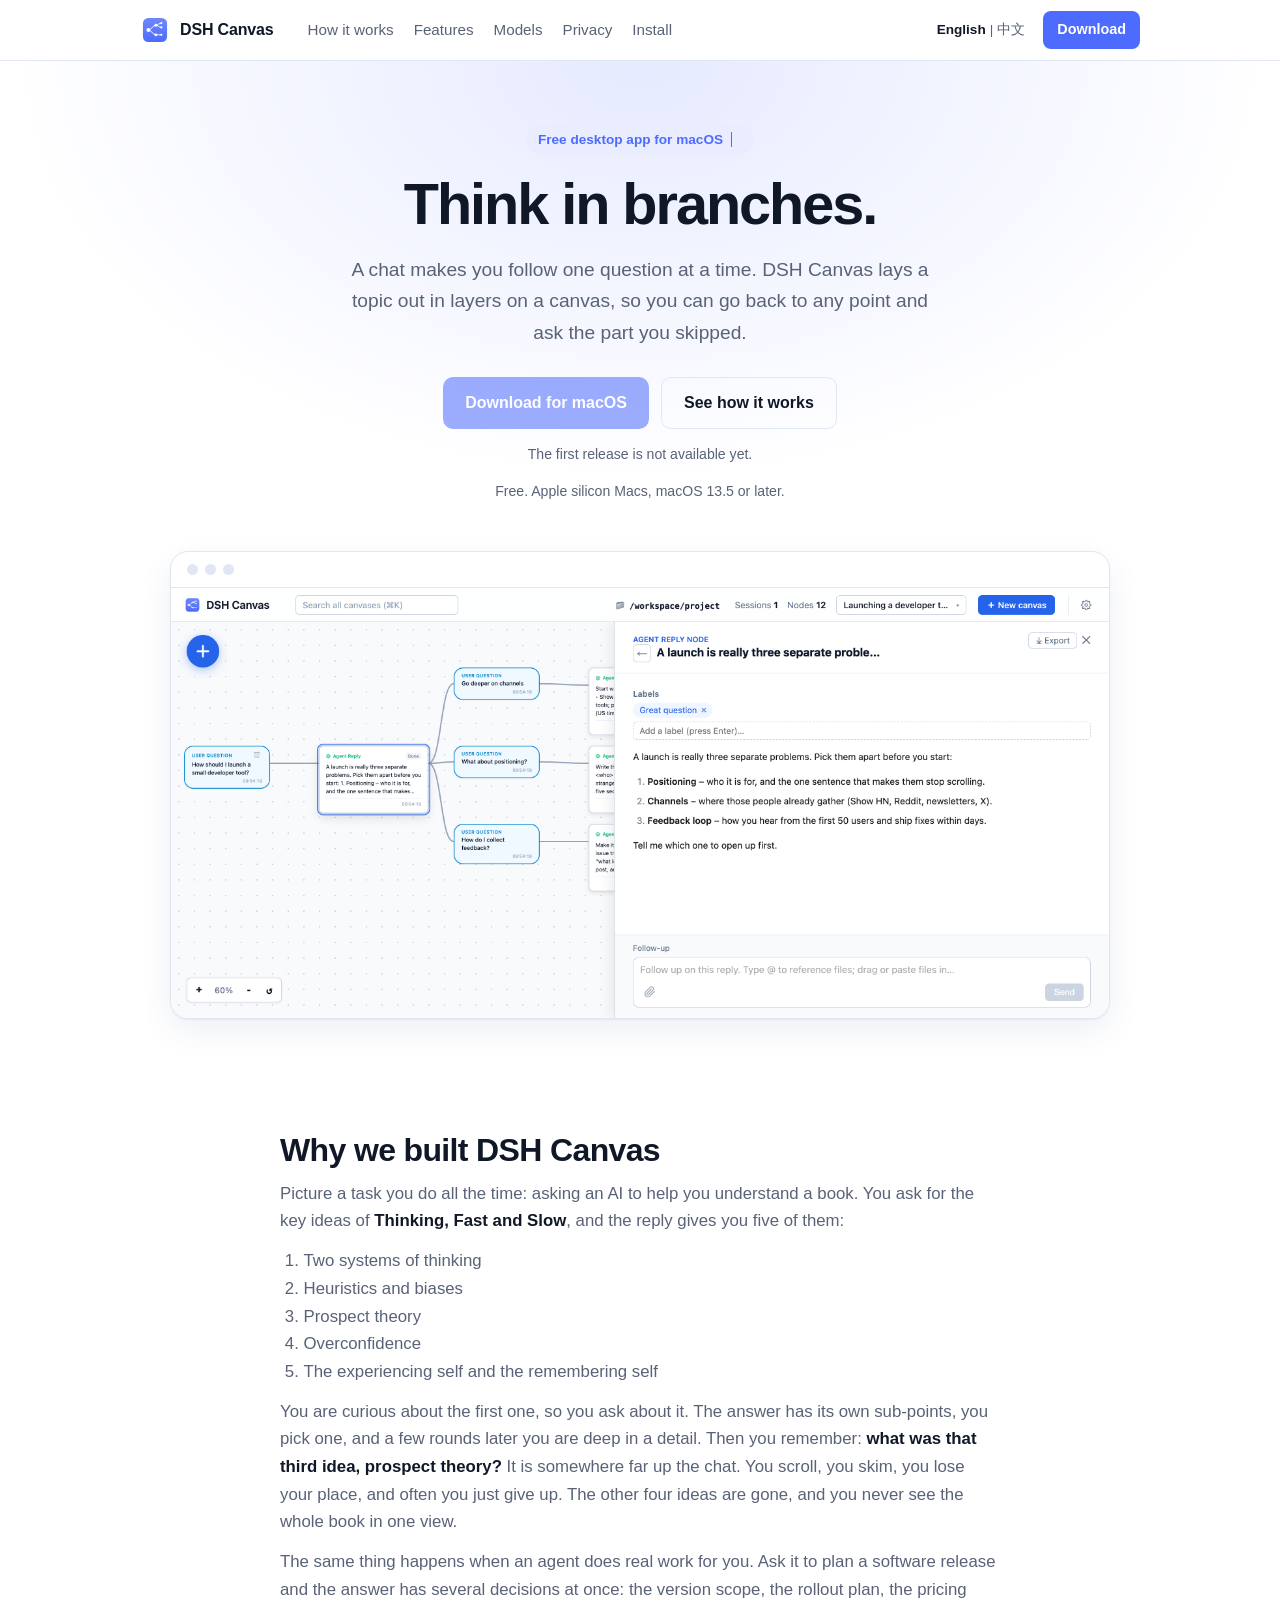
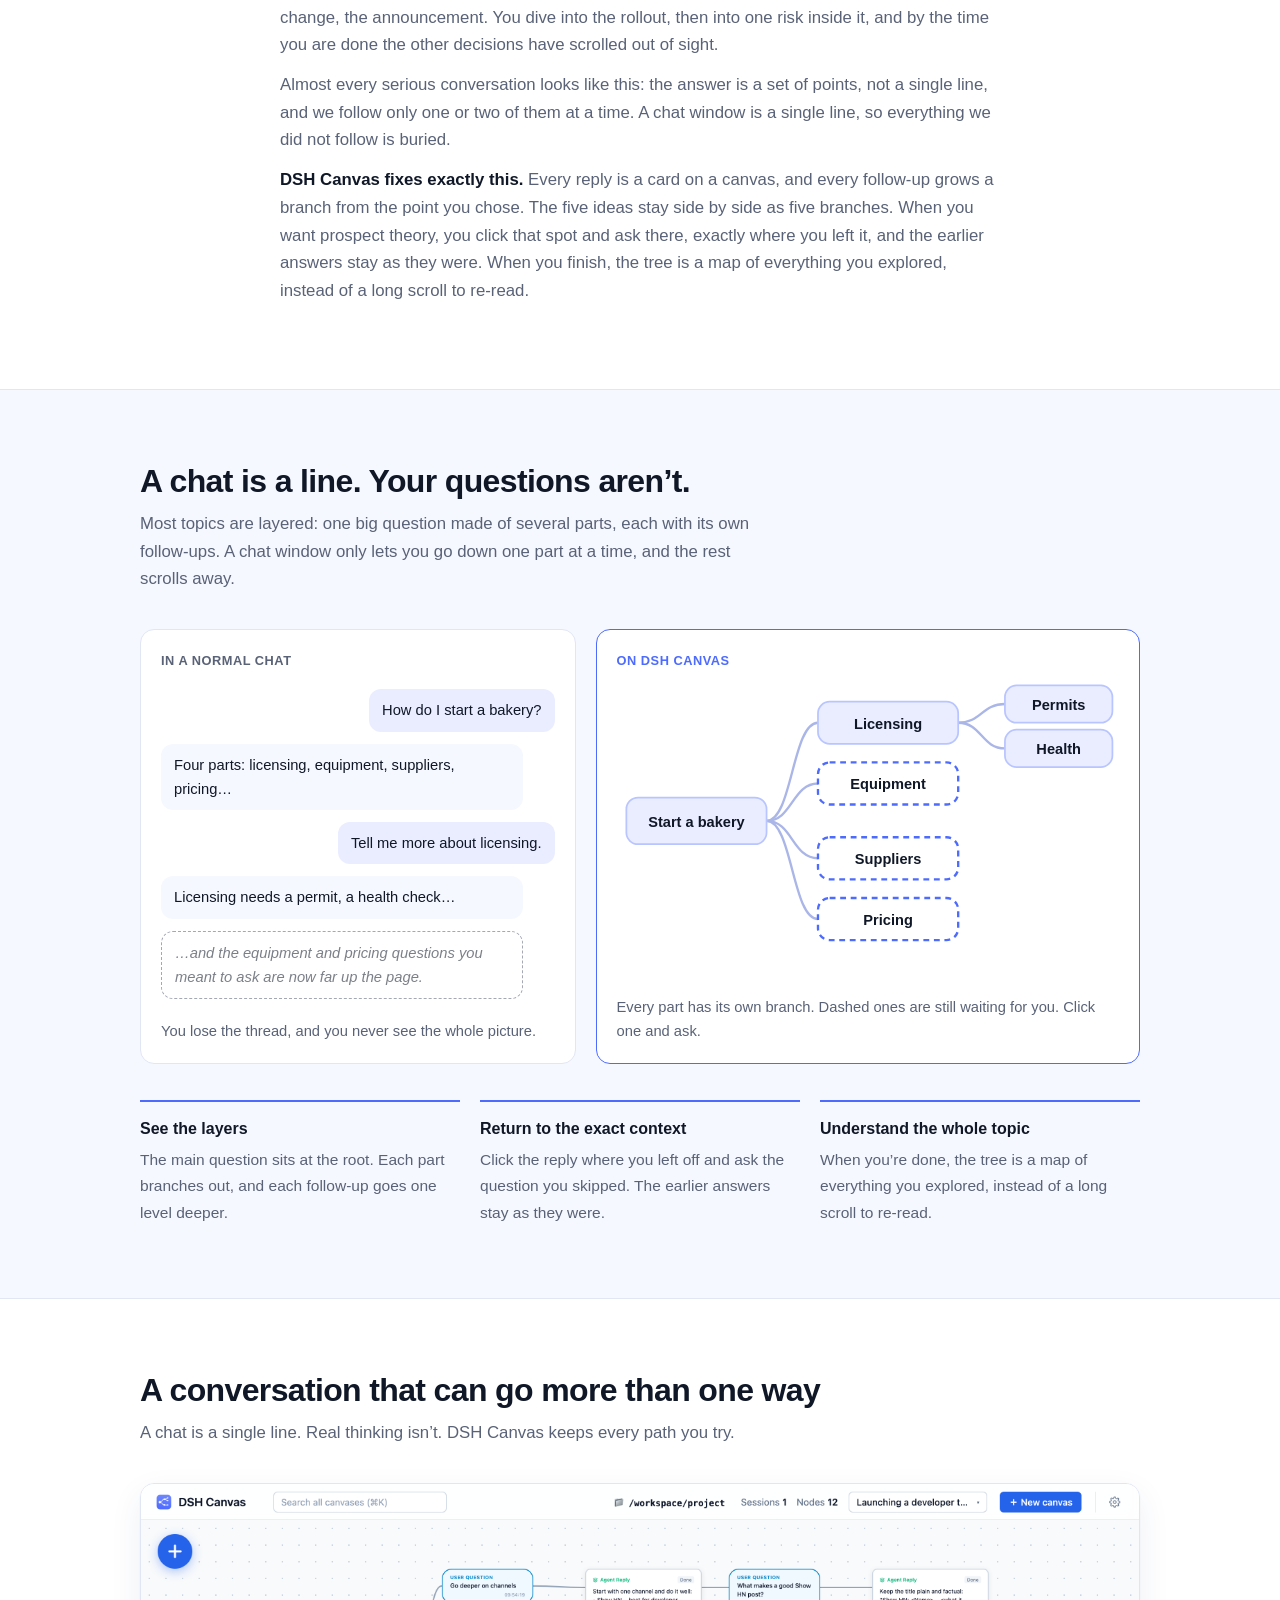
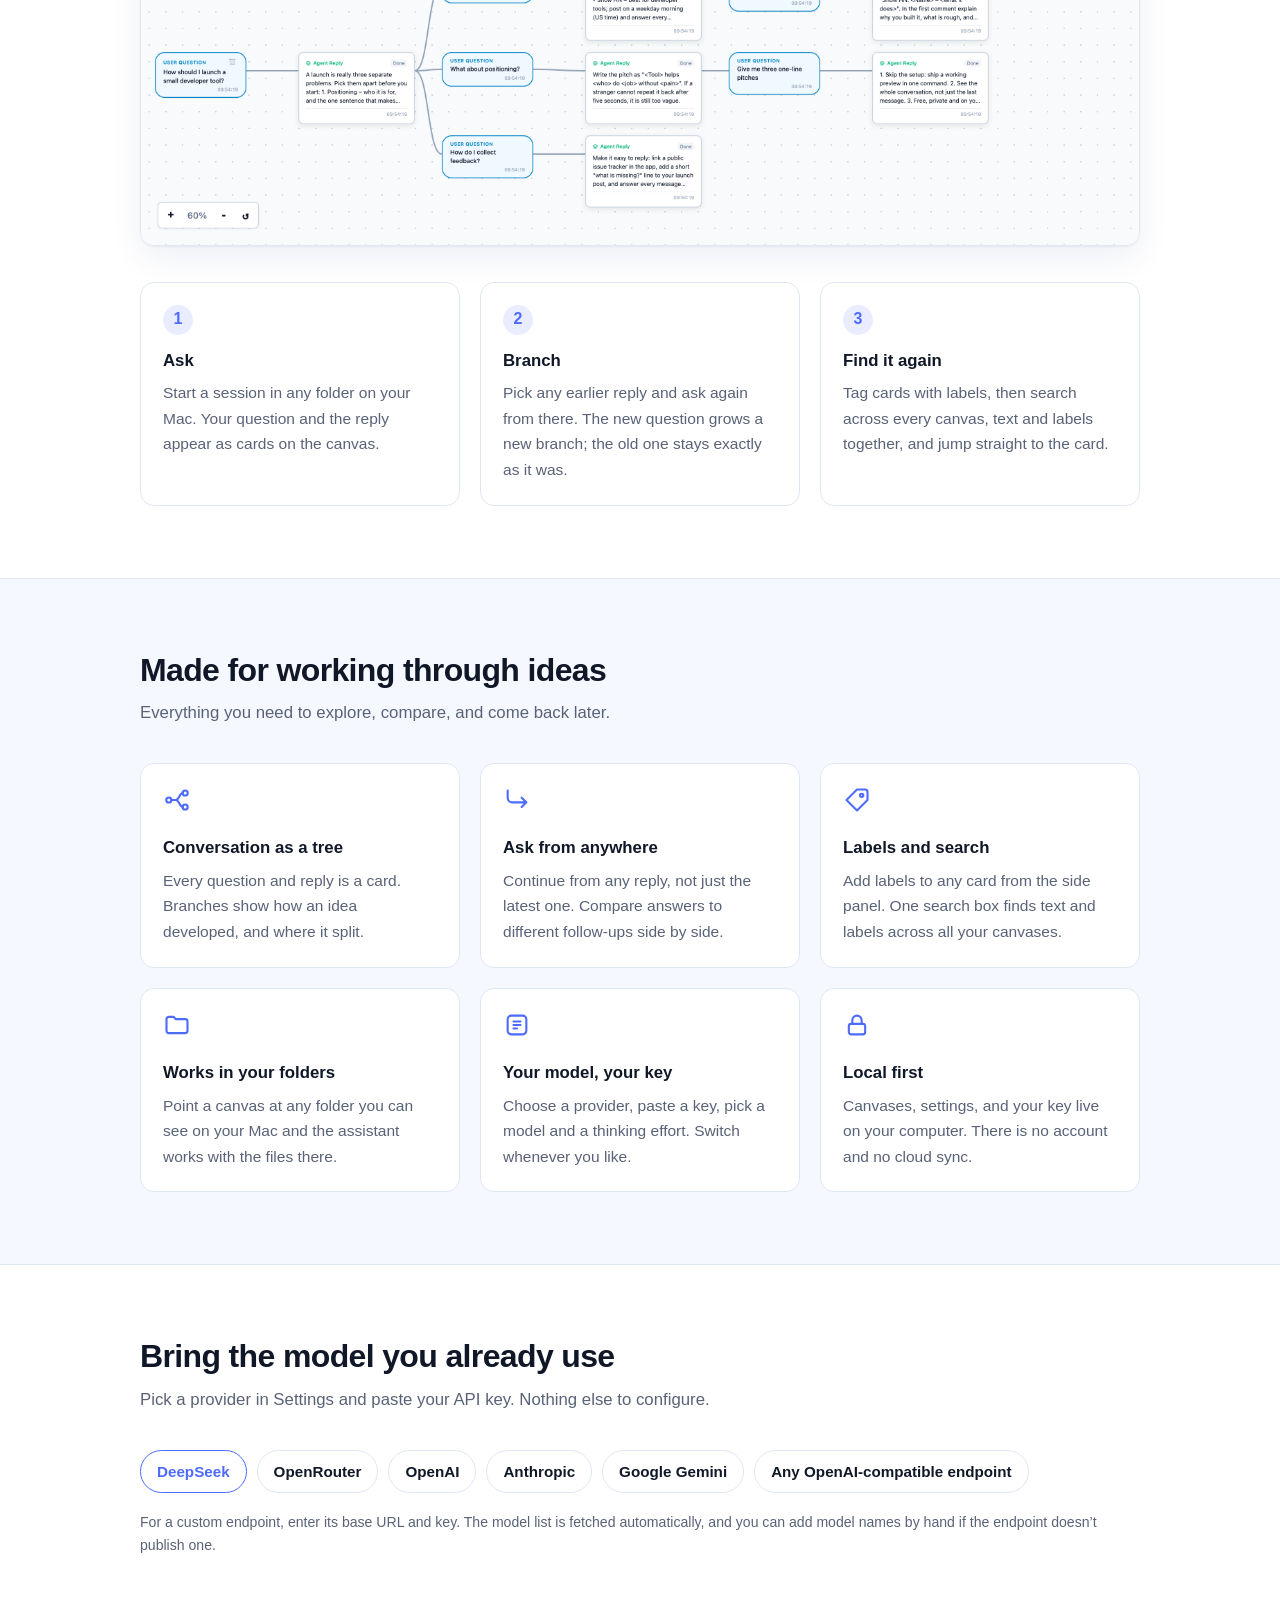
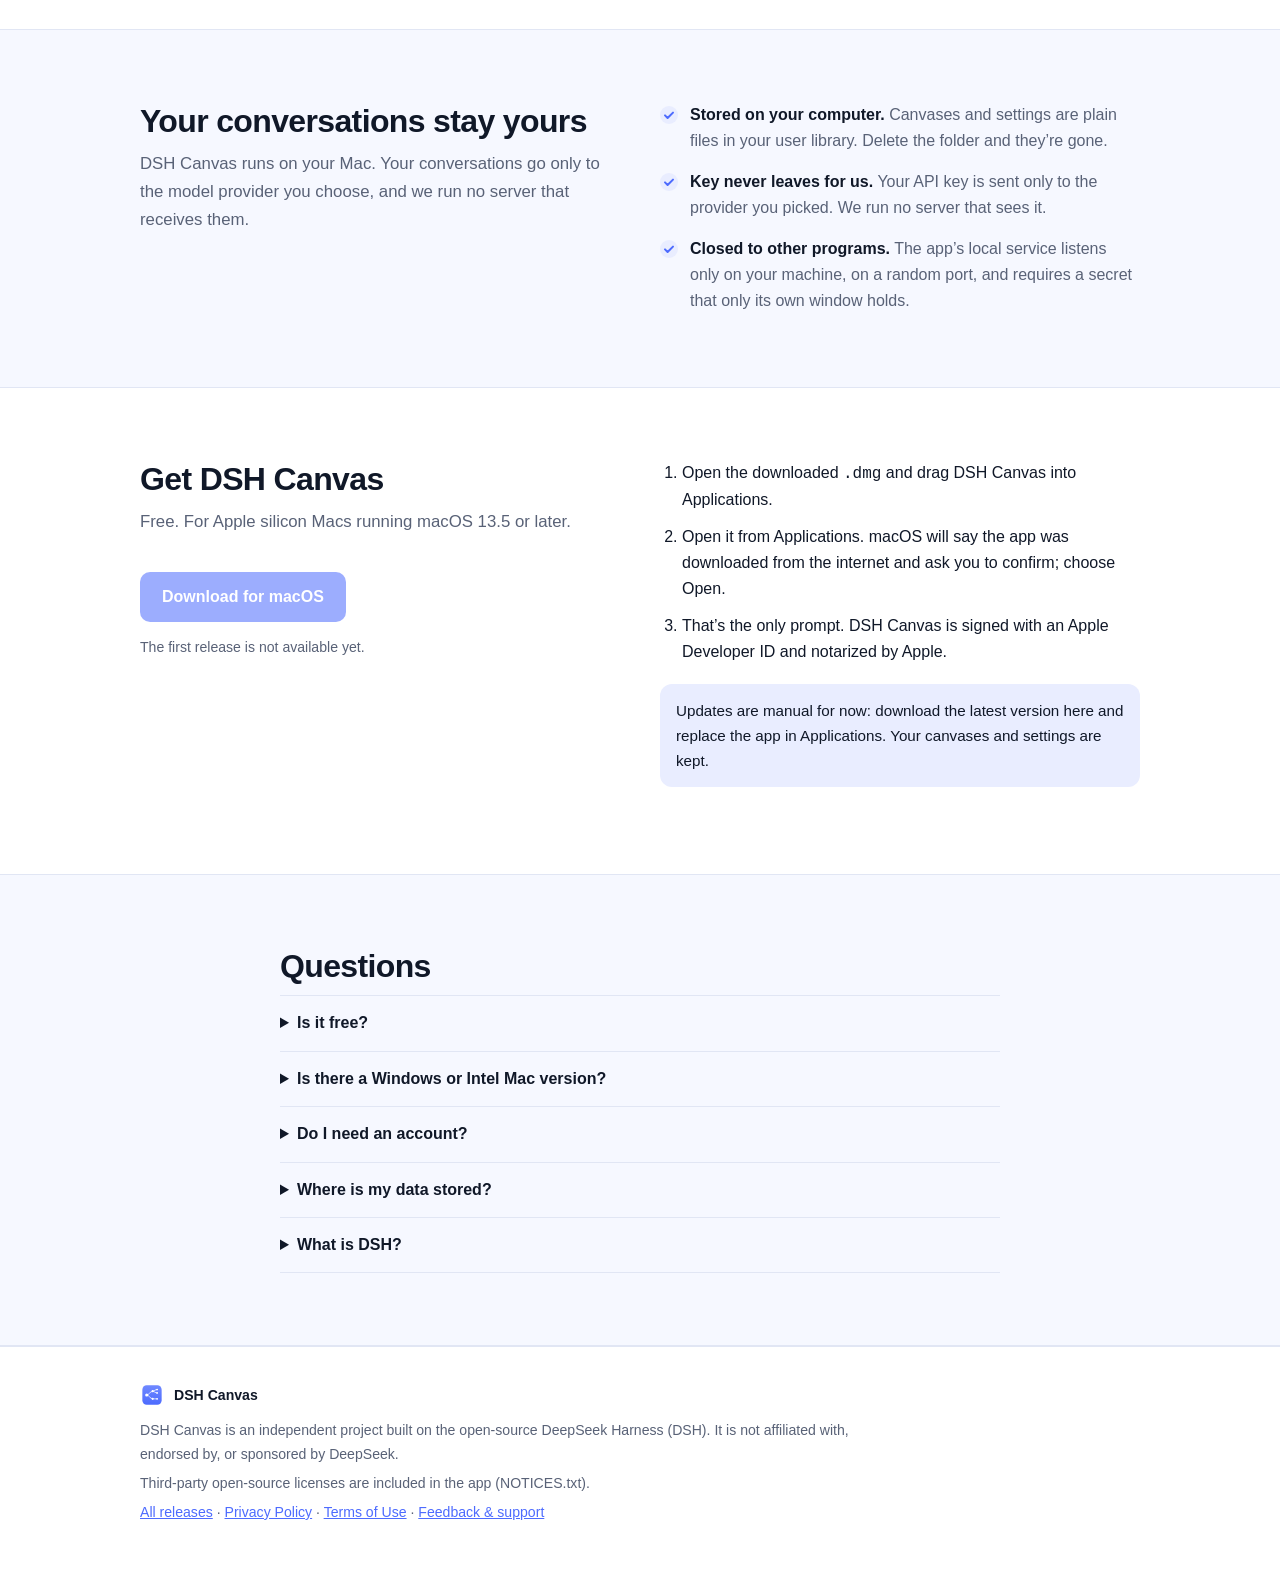
==== commit 974c4308: "Site: product screenshots (en/zh), why-we-built-it story, privacy, terms, bug report page, SEO/GEO f" ====
--- a/web/index.html
+++ b/web/index.html
@@ -3,11 +3,24 @@
 <head>
   <meta charset="utf-8">
   <meta name="viewport" content="width=device-width, initial-scale=1">
-  <title>DSH Canvas</title>
-  <meta name="description" content="A desktop app that turns AI conversations into a tree on an infinite canvas. Branch from any reply, bring your own model, keep everything on your Mac.">
-  <meta property="og:title" content="DSH Canvas">
-  <meta property="og:description" content="Think in branches. AI conversations as a tree on an infinite canvas, running locally on your Mac.">
+  <title>DSH Canvas – Free AI chat as a branching tree on a canvas for Mac</title>
+  <meta name="description" content="DSH Canvas is a free macOS app that turns AI conversations into a tree on an infinite canvas. Branch from any reply, bring your own model, keep everything on your Mac.">
+  <link rel="canonical" href="https://pipiandxixi.github.io/dsh-canvas-releases/">
+  <meta name="theme-color" content="#4d6bfe">
+  <meta property="og:site_name" content="DSH Canvas">
+  <meta property="og:title" content="DSH Canvas – Think in branches">
+  <meta property="og:description" content="Free macOS app: AI conversations as a tree on a canvas. Branch from any reply, bring your own model, keep everything on your Mac.">
   <meta property="og:type" content="website">
+  <meta property="og:url" content="https://pipiandxixi.github.io/dsh-canvas-releases/">
+  <meta property="og:image" content="https://pipiandxixi.github.io/dsh-canvas-releases/og.png">
+  <meta property="og:image:width" content="1200"><meta property="og:image:height" content="630">
+  <meta property="og:image:alt" content="DSH Canvas: a conversation drawn as a tree of questions and replies.">
+  <meta name="twitter:card" content="summary_large_image">
+  <meta name="twitter:title" content="DSH Canvas – Think in branches">
+  <meta name="twitter:description" content="Free macOS app: AI conversations as a tree on a canvas.">
+  <meta name="twitter:image" content="https://pipiandxixi.github.io/dsh-canvas-releases/og.png">
+  <script type="application/ld+json">{"@context": "https://schema.org", "@type": "SoftwareApplication", "name": "DSH Canvas", "applicationCategory": "DeveloperApplication", "operatingSystem": "macOS 13.5 or later (Apple silicon)", "description": "A free desktop app that turns AI conversations into a tree on a canvas. Branch from any reply, bring your own model, and keep everything on your Mac.", "url": "https://pipiandxixi.github.io/dsh-canvas-releases/", "image": "https://pipiandxixi.github.io/dsh-canvas-releases/og.png", "downloadUrl": "https://github.com/pipiandxixi/dsh-canvas-releases/releases/latest/download/DSH-Canvas-arm64.dmg", "offers": {"@type": "Offer", "price": "0", "priceCurrency": "USD"}, "inLanguage": ["en", "zh-CN"]}</script>
+  <script type="application/ld+json">{"@context": "https://schema.org", "@type": "FAQPage", "mainEntity": [{"@type": "Question", "name": "Is it free?", "acceptedAnswer": {"@type": "Answer", "text": "Yes. DSH Canvas is free to download and use. You only pay your model provider for the requests you make with your own key."}}, {"@type": "Question", "name": "Is there a Windows or Intel Mac version?", "acceptedAnswer": {"@type": "Answer", "text": "Not yet. The first release is for Apple silicon Macs. Other platforms will follow."}}, {"@type": "Question", "name": "Do I need an account?", "acceptedAnswer": {"@type": "Answer", "text": "No. You need an API key from the model provider you want to use, and nothing else."}}, {"@type": "Question", "name": "Where is my data stored?", "acceptedAnswer": {"@type": "Answer", "text": "In ~/Library/Application Support/DSH Canvas. Removing that folder removes your canvases and settings."}}, {"@type": "Question", "name": "What is DSH?", "acceptedAnswer": {"@type": "Answer", "text": "DSH is the open-source agent engine that DSH Canvas runs locally to talk to models and work with your files. DSH Canvas is the canvas interface built around it."}}]}</script>
   <link rel="icon" type="image/svg+xml" href="logo.svg">
   <style>
     :root {
@@ -67,6 +80,10 @@
     .stage { margin: 48px auto 0; max-width: 940px; background: var(--surface); border: 1px solid var(--border); border-radius: 18px; box-shadow: var(--shadow); overflow: hidden; }
     .stage-bar { display: flex; gap: 7px; padding: 12px 16px; border-bottom: 1px solid var(--border); }
     .stage-bar i { width: 11px; height: 11px; border-radius: 50%; background: var(--border); display: block; }
+    html[lang^="zh"] .en-only, html:not([lang^="zh"]) .zh-only { display: none; }
+    .shot { margin: 0 0 36px; border: 1px solid var(--border); border-radius: 14px; overflow: hidden; box-shadow: var(--shadow); }
+    .shot img { display: block; width: 100%; height: auto; }
+    .stage picture, .stage img, .shot picture, .shot img { display: block; width: 100%; height: auto; }
     .stage svg { display: block; width: 100%; height: auto; background-image: radial-gradient(var(--border) 1px, transparent 1px); background-size: 22px 22px; }
     .edge { fill: none; stroke: var(--edge); stroke-width: 2; }
     .card-user { fill: var(--node-user); stroke: var(--node-user-line); }
@@ -131,6 +148,12 @@
     details:first-of-type { border-top: 1px solid var(--border); }
     summary { cursor: pointer; font-weight: 600; }
     details p { margin: 10px 0 0; color: var(--muted); }
+    #story .story { font-size: 1.05rem; }
+    .story { margin-top: 10px; color: var(--muted); }
+    .story p { margin: 0 0 12px; }
+    .story ol { margin: 0 0 12px; padding-left: 1.4em; }
+    .story em { color: var(--text); font-style: normal; font-weight: 600; }
+    .story strong { color: var(--text); }
     .note { margin-top: 18px; padding: 14px 16px; border-radius: 12px; background: var(--accent-soft); font-size: 0.95rem; }
 
     footer { border-top: 1px solid var(--border); padding: 36px 0 56px; color: var(--muted); font-size: 0.88rem; }
@@ -181,40 +204,23 @@
 
         <div class="stage" role="img" aria-labelledby="stageDesc">
           <div class="stage-bar"><i></i><i></i><i></i></div>
-          <svg viewBox="0 0 940 440" preserveAspectRatio="xMidYMid meet" aria-hidden="true">
-            <!-- edges -->
-            <path class="edge" d="M210 98 C250 98 250 98 290 98"/>
-            <path class="edge" d="M490 98 C530 98 530 62 570 62"/>
-            <path class="edge" d="M490 98 C530 98 530 190 570 190"/>
-            <path class="edge" d="M770 62 C800 62 800 62 830 62"/>
-            <path class="edge" d="M210 98 C250 98 250 292 290 292"/>
-            <path class="edge" d="M490 292 C530 292 530 350 570 350"/>
-            <path class="edge" d="M490 292 C530 292 530 262 570 262"/>
-            <!-- nodes -->
-            <rect class="card-user" x="20" y="64" width="190" height="68" rx="12"/>
-            <rect class="line strong" x="38" y="82" width="120" height="8" rx="4"/><rect class="line" x="38" y="100" width="150" height="7" rx="3.5"/>
-            <rect class="card-agent" x="290" y="58" width="200" height="80" rx="12"/>
-            <rect class="line strong" x="308" y="76" width="130" height="8" rx="4"/><rect class="line" x="308" y="94" width="160" height="7" rx="3.5"/><rect class="line" x="308" y="108" width="110" height="7" rx="3.5"/>
-            <rect class="card-user" x="570" y="30" width="200" height="64" rx="12"/>
-            <rect class="line strong" x="588" y="48" width="110" height="8" rx="4"/><rect class="line" x="588" y="66" width="150" height="7" rx="3.5"/>
-            <rect class="card-agent" x="830" y="34" width="90" height="56" rx="12"/>
-            <rect class="line" x="844" y="52" width="60" height="7" rx="3.5"/><rect class="line" x="844" y="66" width="40" height="7" rx="3.5"/>
-            <rect class="card-user" x="570" y="158" width="200" height="64" rx="12"/>
-            <rect class="line strong" x="588" y="176" width="130" height="8" rx="4"/><rect class="line" x="588" y="194" width="120" height="7" rx="3.5"/>
-            <rect class="card-agent" x="290" y="250" width="200" height="84" rx="12"/>
-            <rect class="line strong" x="308" y="268" width="100" height="8" rx="4"/><rect class="line" x="308" y="286" width="160" height="7" rx="3.5"/><rect class="line" x="308" y="300" width="140" height="7" rx="3.5"/><rect class="line" x="308" y="314" width="90" height="7" rx="3.5"/>
-            <rect class="card-user" x="570" y="230" width="200" height="64" rx="12"/>
-            <rect class="line strong" x="588" y="248" width="100" height="8" rx="4"/><rect class="line" x="588" y="266" width="140" height="7" rx="3.5"/>
-            <rect class="card-user" x="570" y="318" width="200" height="64" rx="12"/>
-            <rect class="line strong" x="588" y="336" width="120" height="8" rx="4"/><rect class="line" x="588" y="354" width="90" height="7" rx="3.5"/>
-            <!-- label chips -->
-            <rect class="chip" x="308" y="344" width="64" height="22" rx="11"/><text class="chip-text" x="340" y="359" text-anchor="middle">idea</text>
-            <rect class="chip" x="380" y="344" width="50" height="22" rx="11" opacity="0.7"/><text class="chip-text" x="405" y="359" text-anchor="middle">todo</text>
-            <!-- highlighted branch point -->
-            <rect class="hl" x="282" y="50" width="216" height="96" rx="16"/>
-          </svg>
+          <picture class="en-only">
+            <source media="(prefers-color-scheme: dark)" srcset="img/app-dark.png">
+            <img src="img/app-light.png" alt="The DSH Canvas window: a conversation drawn as a tree of questions and replies on the left, with the selected reply opened in full on the right." width="2880" height="1320" loading="eager">
+          </picture>
+          <picture class="zh-only">
+            <source media="(prefers-color-scheme: dark)" srcset="img/app-dark-zh.png">
+            <img src="img/app-light-zh.png" alt="DSH Canvas 窗口：左侧是以问题和回复组成的对话树，右侧完整展开了选中的回复。" width="2880" height="1320" loading="eager">
+          </picture>
           <p id="stageDesc" hidden>A conversation drawn as a tree of question and answer cards, with two branches leaving the same reply.</p>
         </div>
+      </div>
+    </section>
+
+    <section id="story">
+      <div class="wrap" style="max-width:760px">
+        <h2 data-i18n="storyTitle">Why we built DSH Canvas</h2>
+        <div class="story" data-i18n="aWhy"><p>Picture a task you do all the time: asking an AI to help you understand a book. You ask for the key ideas of <em>Thinking, Fast and Slow</em>, and the reply gives you five of them:</p><ol><li>Two systems of thinking</li><li>Heuristics and biases</li><li>Prospect theory</li><li>Overconfidence</li><li>The experiencing self and the remembering self</li></ol><p>You are curious about the first one, so you ask about it. The answer has its own sub-points, you pick one, and a few rounds later you are deep in a detail. Then you remember: <em>what was that third idea, prospect theory?</em> It is somewhere far up the chat. You scroll, you skim, you lose your place, and often you just give up. The other four ideas are gone, and you never see the whole book in one view.</p><p>The same thing happens when an agent does real work for you. Ask it to plan a software release and the answer has several decisions at once: the version scope, the rollout plan, the pricing change, the announcement. You dive into the rollout, then into one risk inside it, and by the time you are done the other decisions have scrolled out of sight.</p><p>Almost every serious conversation looks like this: the answer is a set of points, not a single line, and we follow only one or two of them at a time. A chat window is a single line, so everything we did not follow is buried.</p><p><strong>DSH Canvas fixes exactly this.</strong> Every reply is a card on a canvas, and every follow-up grows a branch from the point you chose. The five ideas stay side by side as five branches. When you want prospect theory, you click that spot and ask there, exactly where you left it, and the earlier answers stay as they were. When you finish, the tree is a map of everything you explored, instead of a long scroll to re-read.</p></div>
       </div>
     </section>
 
@@ -262,6 +268,16 @@
       <div class="wrap">
         <h2 data-i18n="howTitle">A conversation that can go more than one way</h2>
         <p class="section-lead" data-i18n="howLead">A chat is a single line. Real thinking isn’t. DSH Canvas keeps every path you try.</p>
+        <figure class="shot">
+          <picture class="en-only">
+            <source media="(prefers-color-scheme: dark)" srcset="img/tree-dark.png">
+            <img src="img/tree-light.png" alt="One question branching into three follow-up threads, two of which go several levels deep." width="2880" height="1040" loading="lazy">
+          </picture>
+          <picture class="zh-only">
+            <source media="(prefers-color-scheme: dark)" srcset="img/tree-dark-zh.png">
+            <img src="img/tree-light-zh.png" alt="一个问题分出三条追问线索，其中两条继续向下延伸多层。" width="2880" height="1040" loading="lazy">
+          </picture>
+        </figure>
         <div class="steps">
           <div class="step"><h3 data-i18n="s1t">Ask</h3><p data-i18n="s1d">Start a session in any folder on your Mac. Your question and the reply appear as cards on the canvas.</p></div>
           <div class="step"><h3 data-i18n="s2t">Branch</h3><p data-i18n="s2d">Pick any earlier reply and ask again from there. The new question grows a new branch; the old one stays exactly as it was.</p></div>
@@ -318,7 +334,7 @@
       <div class="wrap two">
         <div>
           <h2 data-i18n="privTitle">Your conversations stay yours</h2>
-          <p class="section-lead" style="margin-bottom:0" data-i18n="privLead">DSH Canvas runs entirely on your Mac. The only network traffic is between the app and the model provider you choose.</p>
+          <p class="section-lead" style="margin-bottom:0" data-i18n="privLead">DSH Canvas runs on your Mac. Your conversations go only to the model provider you choose, and we run no server that receives them.</p>
         </div>
         <ul class="checks">
           <li><strong data-i18n="p1t">Stored on your computer.</strong> <span data-i18n="p1d">Canvases and settings are plain files in your user library. Delete the folder and they’re gone.</span></li>
@@ -364,7 +380,7 @@
       <div class="foot-top"><img src="logo.svg" alt="">DSH Canvas</div>
       <p data-i18n="affiliation">DSH Canvas is an independent project built on the open-source DeepSeek Harness (DSH). It is not affiliated with, endorsed by, or sponsored by DeepSeek.</p>
       <p data-i18n="licenses">Third-party open-source licenses are included in the app (NOTICES.txt).</p>
-      <p><a href="https://github.com/pipiandxixi/dsh-canvas-releases/releases" data-i18n="allReleases">All releases</a></p>
+      <p><a href="https://github.com/pipiandxixi/dsh-canvas-releases/releases" data-i18n="allReleases">All releases</a> · <a href="privacy.html" data-i18n="footPrivacy">Privacy Policy</a> · <a href="terms.html" data-i18n="footTerms">Terms of Use</a> · <a href="https://github.com/pipiandxixi/dsh-canvas-releases/issues" data-i18n="footSupport">Feedback &amp; support</a></p>
     </div>
   </footer>
 
@@ -376,6 +392,7 @@
         eyebrow: "Free desktop app for macOS",
         requirements: "Free. Apple silicon Macs, macOS 13.5 or later.",
         instLead: "Free. For Apple silicon Macs running macOS 13.5 or later.",
+        storyTitle: "Why we built DSH Canvas", aWhy: "<p>Picture a task you do all the time: asking an AI to help you understand a book. You ask for the key ideas of <em>Thinking, Fast and Slow</em>, and the reply gives you five of them:</p><ol><li>Two systems of thinking</li><li>Heuristics and biases</li><li>Prospect theory</li><li>Overconfidence</li><li>The experiencing self and the remembering self</li></ol><p>You are curious about the first one, so you ask about it. The answer has its own sub-points, you pick one, and a few rounds later you are deep in a detail. Then you remember: <em>what was that third idea, prospect theory?</em> It is somewhere far up the chat. You scroll, you skim, you lose your place, and often you just give up. The other four ideas are gone, and you never see the whole book in one view.</p><p>The same thing happens when an agent does real work for you. Ask it to plan a software release and the answer has several decisions at once: the version scope, the rollout plan, the pricing change, the announcement. You dive into the rollout, then into one risk inside it, and by the time you are done the other decisions have scrolled out of sight.</p><p>Almost every serious conversation looks like this: the answer is a set of points, not a single line, and we follow only one or two of them at a time. A chat window is a single line, so everything we did not follow is buried.</p><p><strong>DSH Canvas fixes exactly this.</strong> Every reply is a card on a canvas, and every follow-up grows a branch from the point you chose. The five ideas stay side by side as five branches. When you want prospect theory, you click that spot and ask there, exactly where you left it, and the earlier answers stay as they were. When you finish, the tree is a map of everything you explored, instead of a long scroll to re-read.</p>",
         q0: "Is it free?",
         a0: "Yes. DSH Canvas is free to download and use. You only pay your model provider for the requests you make with your own key.",
         whyTitle: "A chat is a line. Your questions aren’t.",
@@ -420,7 +437,7 @@
         modelsTitle: 'Bring the model you already use', modelsLead: 'Pick a provider in Settings and paste your API key. Nothing else to configure.',
         custom: 'Any OpenAI-compatible endpoint',
         modelsNote: 'For a custom endpoint, enter its base URL and key. The model list is fetched automatically, and you can add model names by hand if the endpoint doesn’t publish one.',
-        privTitle: 'Your conversations stay yours', privLead: 'DSH Canvas runs entirely on your Mac. The only network traffic is between the app and the model provider you choose.',
+        privTitle: 'Your conversations stay yours', privLead: 'DSH Canvas runs on your Mac. Your conversations go only to the model provider you choose, and we run no server that receives them.',
         p1t: 'Stored on your computer.', p1d: 'Canvases and settings are plain files in your user library. Delete the folder and they’re gone.',
         p2t: 'Key never leaves for us.', p2d: 'Your API key is sent only to the provider you picked. We run no server that sees it.',
         p3t: 'Closed to other programs.', p3d: 'The app’s local service listens only on your machine, on a random port, and requires a secret that only its own window holds.',
@@ -435,7 +452,7 @@
         q3: 'Where is my data stored?', a3: 'In <code>~/Library/Application Support/DSH Canvas</code>. Removing that folder removes your canvases and settings.',
         q4: 'What is DSH?', a4: 'DSH is the open-source agent engine that DSH Canvas runs locally to talk to models and work with your files. DSH Canvas is the canvas interface built around it.',
         affiliation: 'DSH Canvas is an independent project built on the open-source DeepSeek Harness (DSH). It is not affiliated with, endorsed by, or sponsored by DeepSeek.',
-        licenses: 'Third-party open-source licenses are included in the app (NOTICES.txt).', allReleases: 'All releases',
+        licenses: 'Third-party open-source licenses are included in the app (NOTICES.txt).', allReleases: 'All releases', footPrivacy: 'Privacy Policy', footTerms: 'Terms of Use', footSupport: 'Feedback & support',
         none: 'The first release is not available yet.', version: 'Version {v} · {size} MB · {date}'
       },
       zh: {
@@ -443,6 +460,7 @@
         eyebrow: "免费的 macOS 桌面应用",
         requirements: "免费。适用于 Apple 芯片的 Mac，macOS 13.5 及以上。",
         instLead: "免费。适用于 macOS 13.5 及以上的 Apple 芯片 Mac。",
+        storyTitle: "为什么要做 DSH Canvas", aWhy: "<p>想象一个你经常做的事：让 AI 帮你快速读懂一本书。你问《思考，快与慢》的核心观点，回答一次给了你五条：</p><ol><li>两套思维系统</li><li>启发式与偏差</li><li>前景理论</li><li>过度自信</li><li>体验自我与记忆自我</li></ol><p>你对第一条有兴趣，就追问它。回答里又有几个小点，你再挑一个往下问，几轮之后，你已经钻进了一个细节里。这时你想起来：<em>刚才第三条，前景理论，到底讲了什么？</em>它在聊天记录很靠上的地方。你往上翻、扫一眼、找不到位置，常常就放弃了。其余四条观点从此被忘掉，整本书的全貌也从来没有在你眼前完整出现过。</p><p>让智能体做真正的事情时也是一样。请它规划一次软件发布，回答里同时有好几个决策：版本范围、灰度方案、定价调整、对外公告。你先深入灰度方案，又深入其中一个风险，等你问完，其他几个决策早已滚出了视线。</p><p>几乎每一次认真的对话都是这样：回答是一组要点，而不是一条线，我们一次只会追着其中一两个往下问。聊天窗口只有一条线，所以没被追问的内容都被埋掉了。</p><p><strong>DSH Canvas 要解决的正是这个问题。</strong>每个回复都是画布上的一张卡片，每次追问都从你选定的位置长出一条新分支。五条观点会并排保留为五条分支。想看前景理论时，点到那个位置，就在原地继续问，之前的回答原样保留。聊完之后，这棵树就是你探索过的一切的地图，而不是一长串要重新翻阅的滚动记录。</p>",
         q0: "免费吗？",
         a0: "免费。DSH Canvas 可以免费下载和使用。你只需要为自己的 key 发出的请求，向模型提供方付费。",
         whyTitle: "聊天是一条线，你的问题不是。",
@@ -487,7 +505,7 @@
         modelsTitle: '用你已经在用的模型', modelsLead: '在设置里选择提供方，粘贴 API key 就可以，不需要其他配置。',
         custom: '任何兼容 OpenAI 的接口',
         modelsNote: '自定义接口只需填写接口地址和 key。模型列表会自动获取；如果接口不提供列表，也可以手动添加模型名称。',
-        privTitle: '你的对话只属于你', privLead: 'DSH Canvas 完全运行在你的 Mac 上。唯一的网络往来，是应用与你选择的模型提供方之间。',
+        privTitle: '你的对话只属于你', privLead: 'DSH Canvas 运行在你的 Mac 上。你的对话只会发给你选择的模型提供方，我们没有任何服务器接收它们。',
         p1t: '保存在你的电脑上。', p1d: '画布和设置是你用户资源库里的普通文件，删掉文件夹就全部清除。',
         p2t: 'key 不会经过我们。', p2d: '你的 API key 只会发送给你选择的提供方。我们没有任何服务器会看到它。',
         p3t: '不对其他程序开放。', p3d: '应用的本地服务只在本机监听，端口随机，并且需要只有应用自己的窗口才持有的密钥。',
@@ -502,7 +520,7 @@
         q3: '数据存放在哪里？', a3: '存放在 <code>~/Library/Application Support/DSH Canvas</code>。删除这个文件夹就会清除你的画布和设置。',
         q4: 'DSH 是什么？', a4: 'DSH 是一个开源的智能体引擎，DSH Canvas 在本机运行它来与模型对话、处理你的文件。DSH Canvas 是围绕它构建的画布界面。',
         affiliation: 'DSH Canvas 是基于开源项目 DeepSeek Harness（DSH）构建的独立项目，与 DeepSeek 没有隶属、认可或赞助关系。',
-        licenses: '应用内附带第三方开源许可声明（NOTICES.txt）。', allReleases: '全部版本',
+        licenses: '应用内附带第三方开源许可声明（NOTICES.txt）。', allReleases: '全部版本', footPrivacy: '隐私政策', footTerms: '使用条款', footSupport: '反馈与支持',
         none: '首个版本还没有发布。', version: '版本 {v} · {size} MB · {date}'
       }
     };
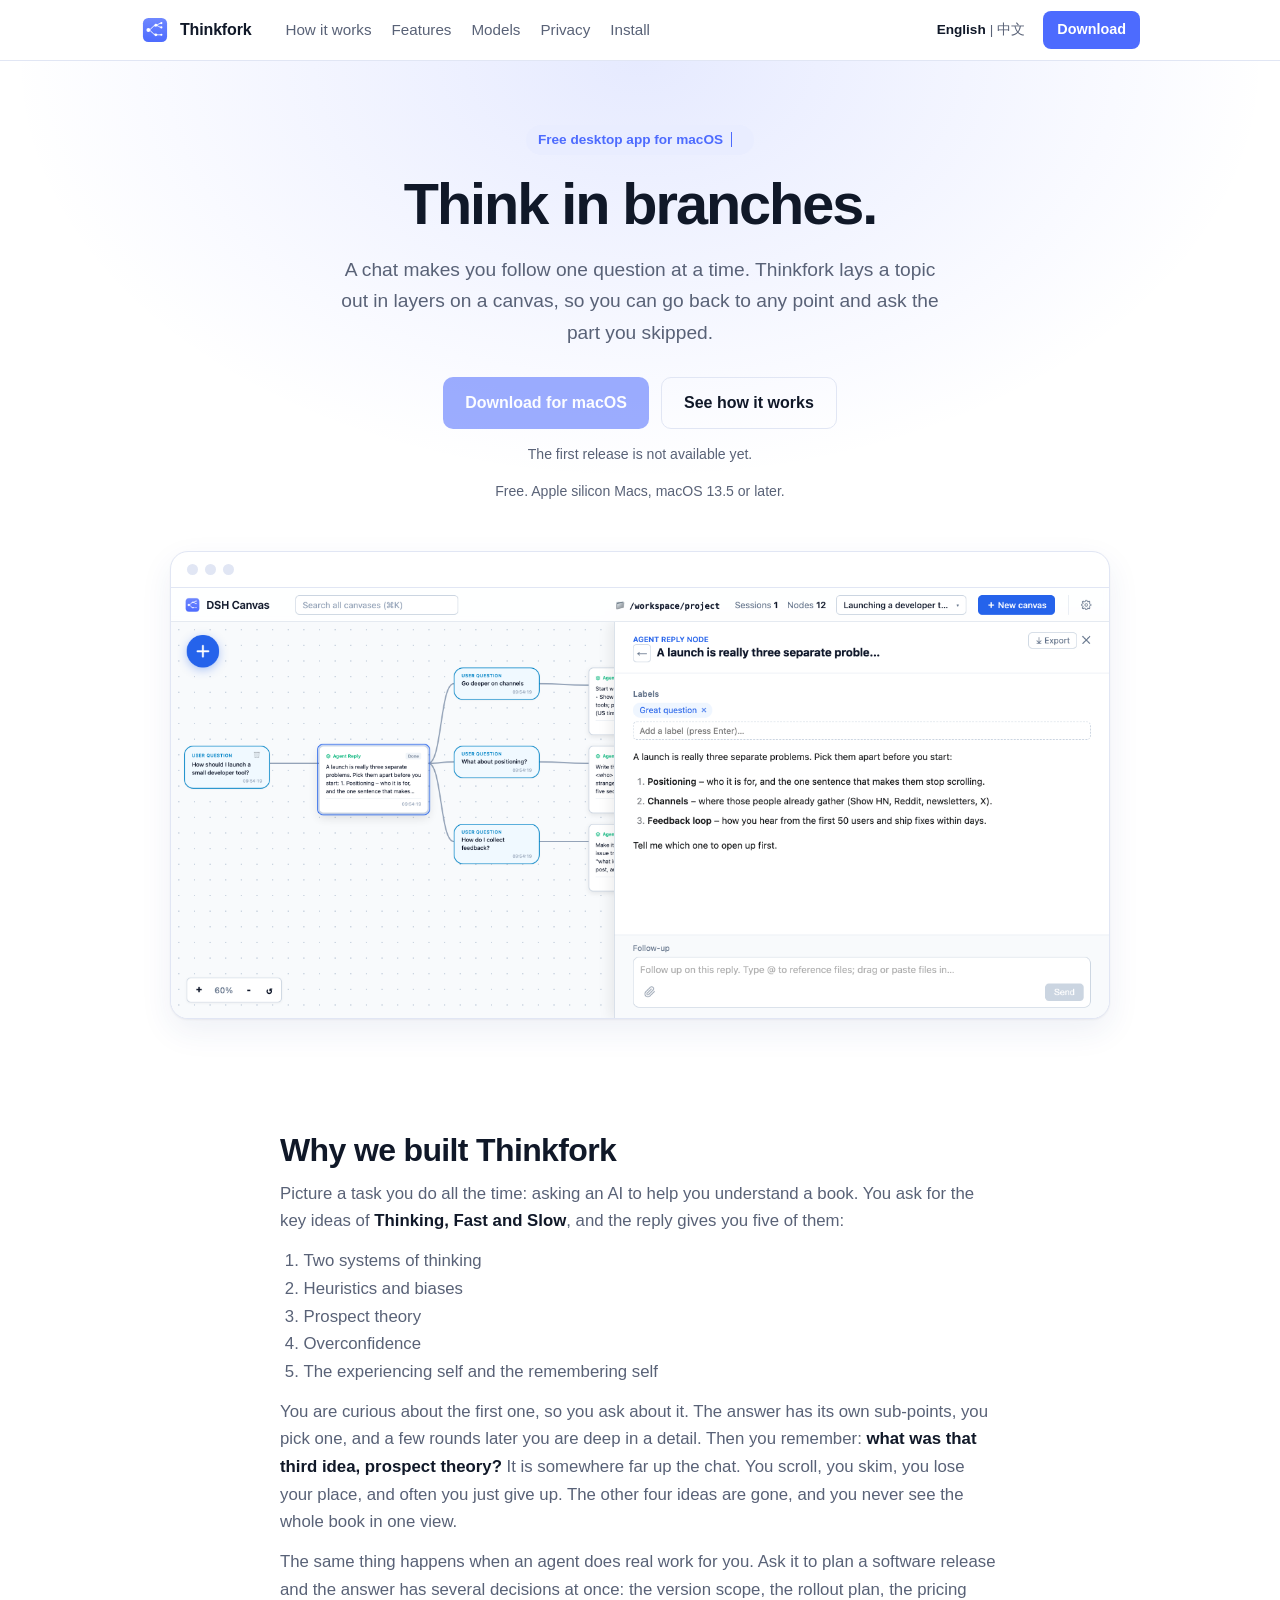
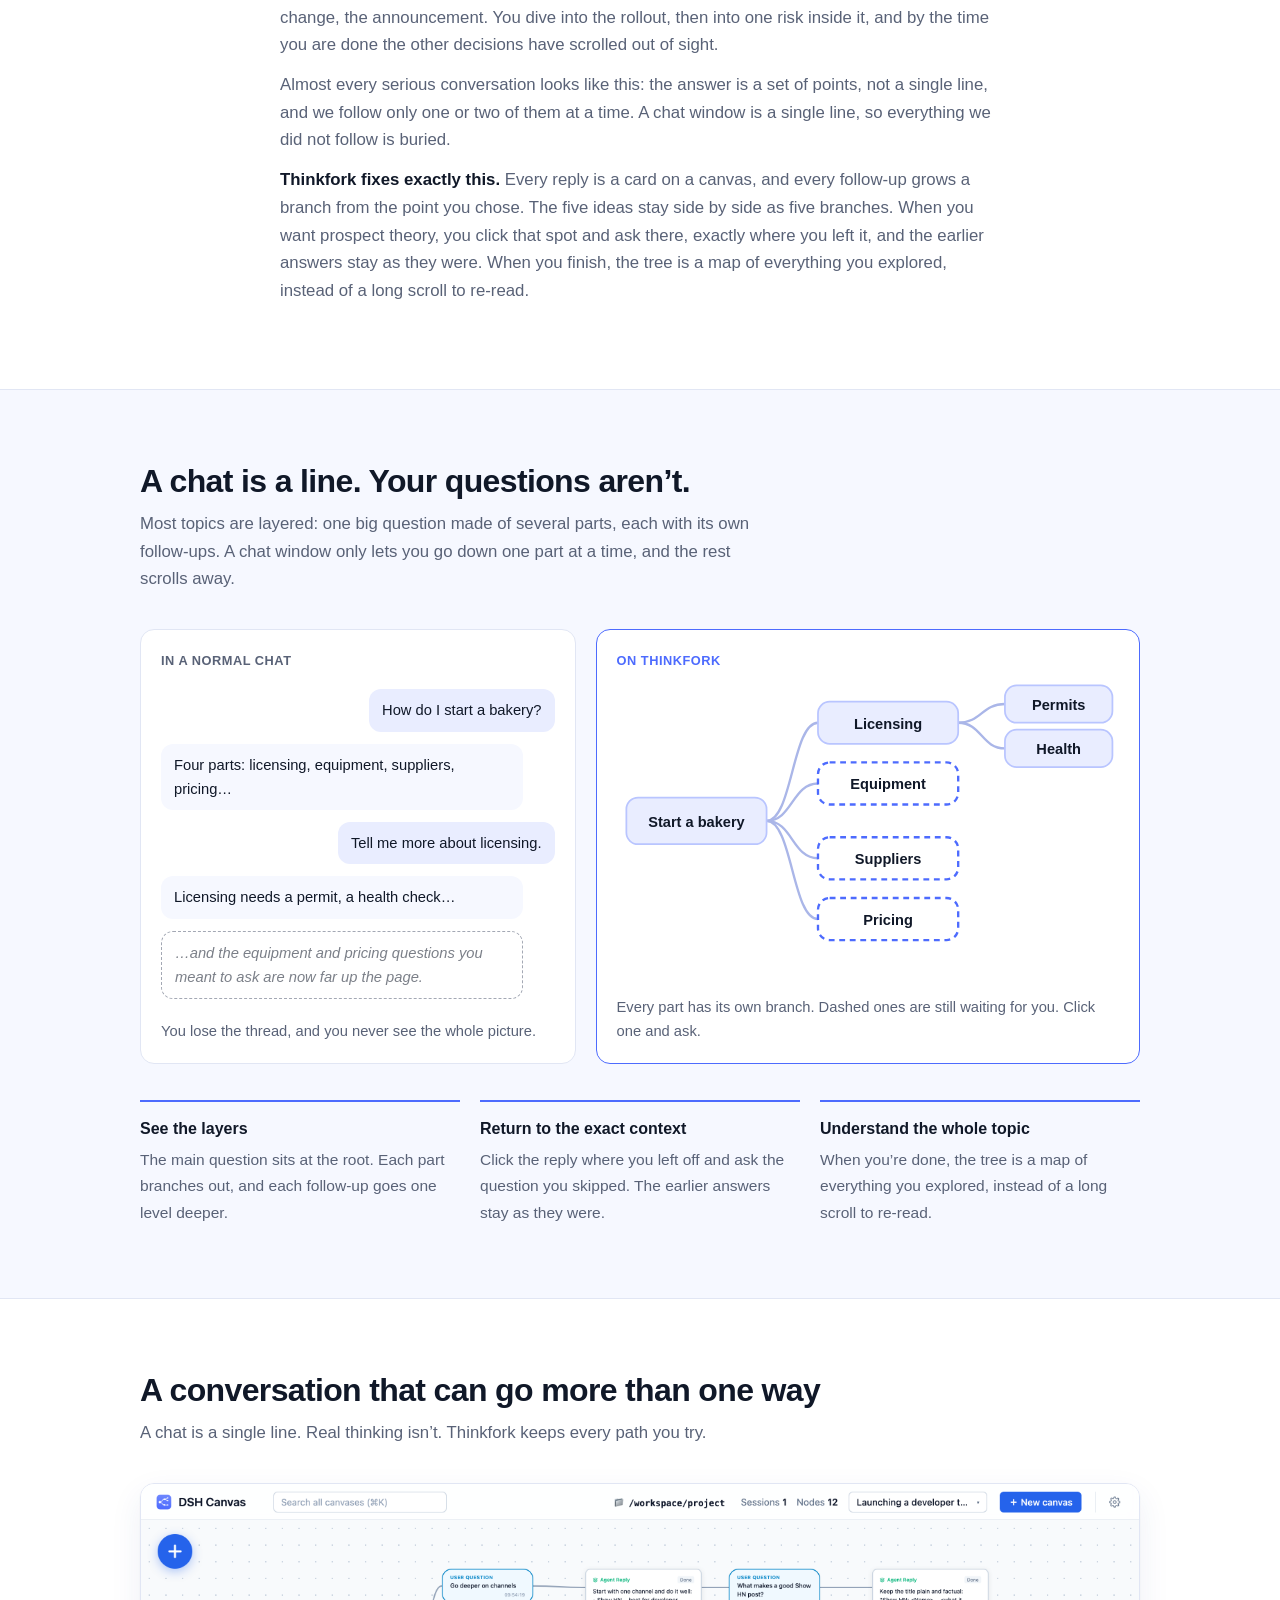
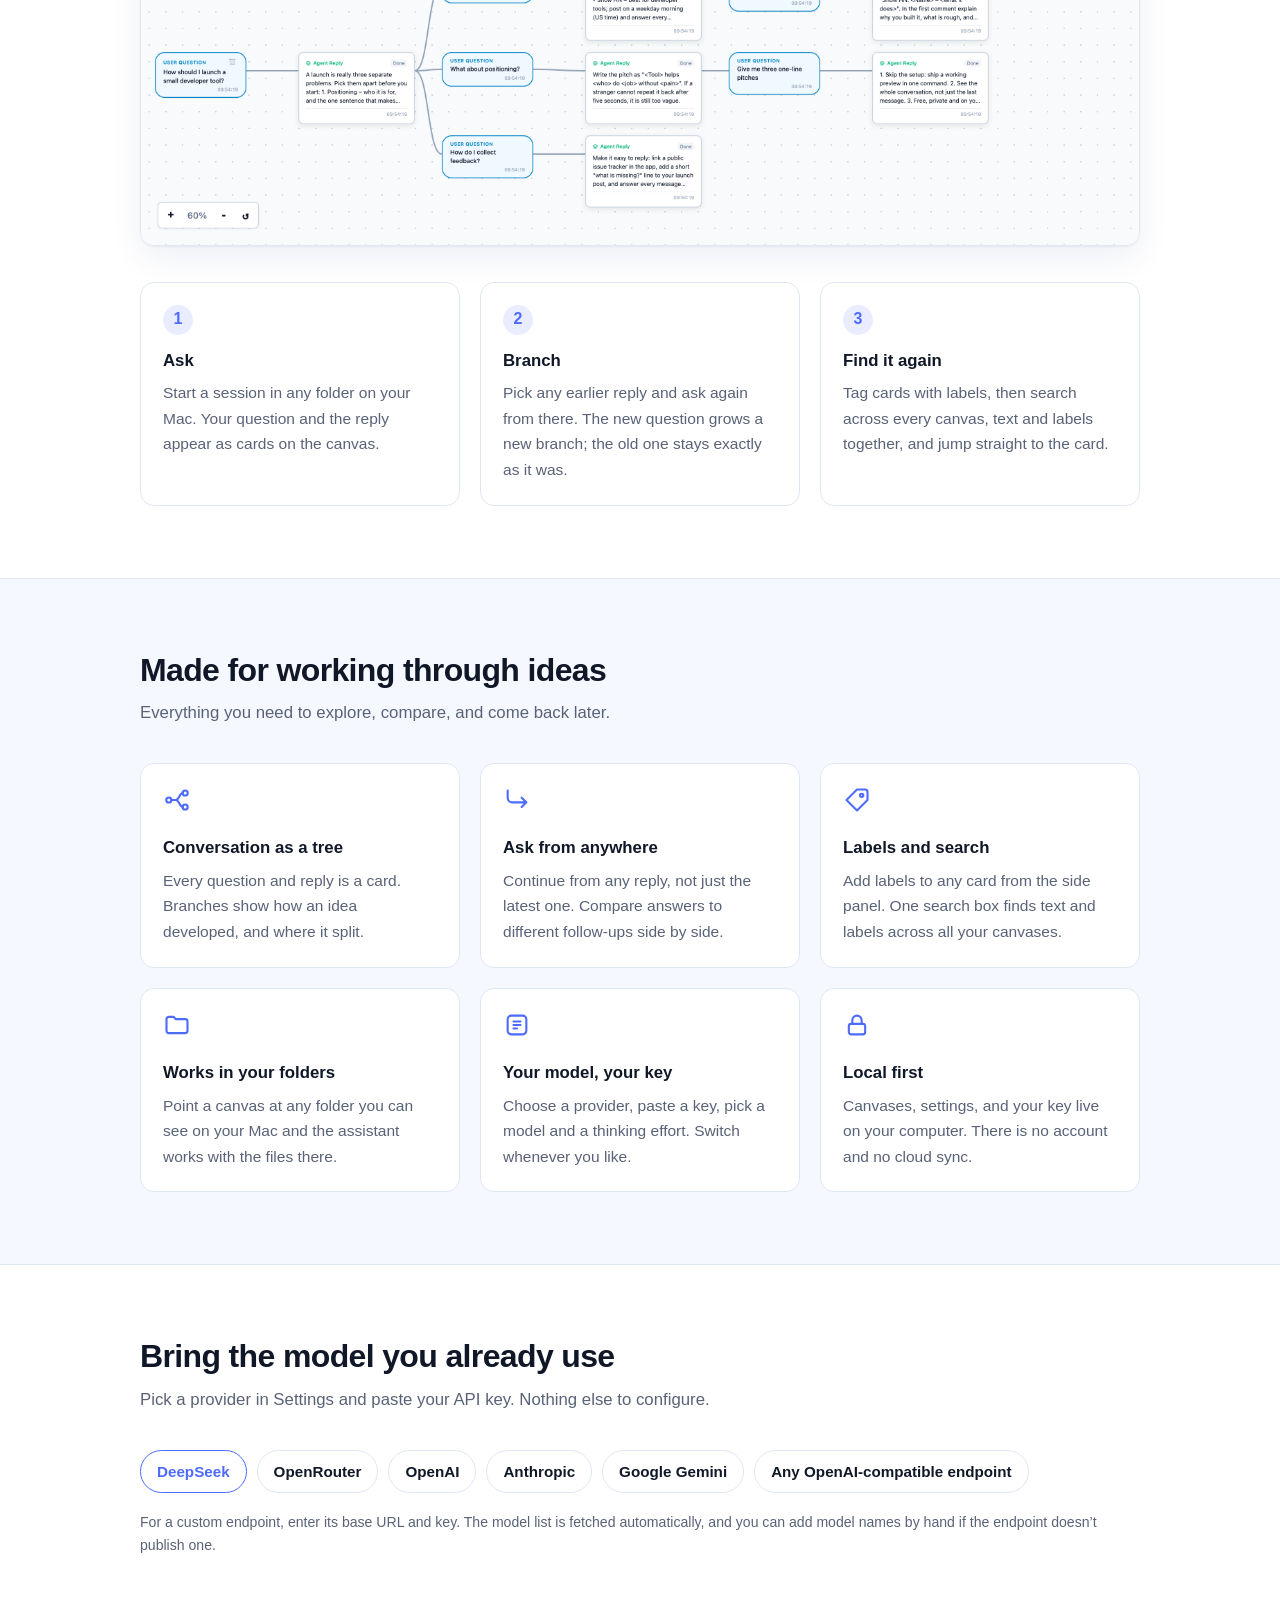
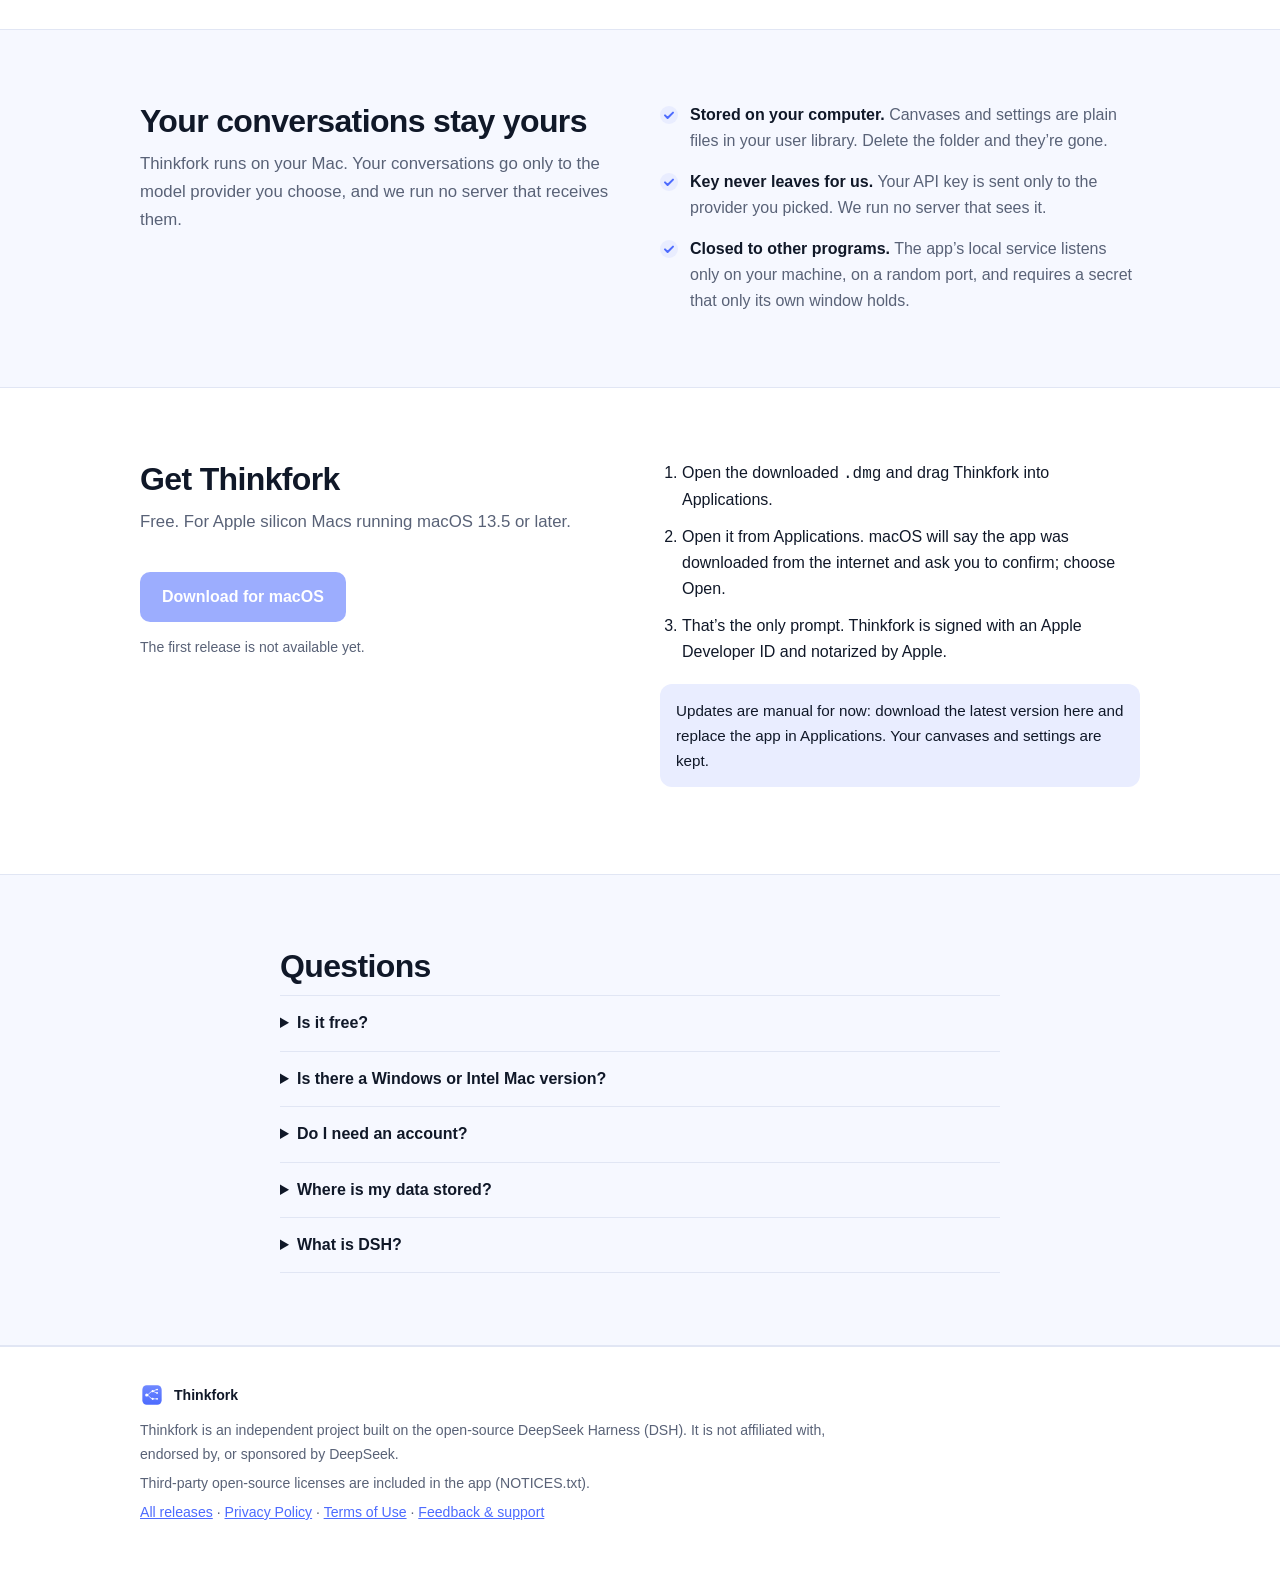
==== commit 62a3f686: "Rename to Thinkfork and move the site to thinkfork.cc Co-Authored-By: Claude Sonnet 5.5 <noreply@ant" ====
--- a/web/index.html
+++ b/web/index.html
@@ -3,24 +3,24 @@
 <head>
   <meta charset="utf-8">
   <meta name="viewport" content="width=device-width, initial-scale=1">
-  <title>DSH Canvas – Free AI chat as a branching tree on a canvas for Mac</title>
-  <meta name="description" content="DSH Canvas is a free macOS app that turns AI conversations into a tree on an infinite canvas. Branch from any reply, bring your own model, keep everything on your Mac.">
-  <link rel="canonical" href="https://pipiandxixi.github.io/dsh-canvas-releases/">
+  <title>Thinkfork – Free AI chat as a branching tree on a canvas for Mac</title>
+  <meta name="description" content="Thinkfork is a free macOS app that turns AI conversations into a tree on an infinite canvas. Branch from any reply, bring your own model, keep everything on your Mac.">
+  <link rel="canonical" href="https://thinkfork.cc/">
   <meta name="theme-color" content="#4d6bfe">
-  <meta property="og:site_name" content="DSH Canvas">
-  <meta property="og:title" content="DSH Canvas – Think in branches">
+  <meta property="og:site_name" content="Thinkfork">
+  <meta property="og:title" content="Thinkfork – Think in branches">
   <meta property="og:description" content="Free macOS app: AI conversations as a tree on a canvas. Branch from any reply, bring your own model, keep everything on your Mac.">
   <meta property="og:type" content="website">
-  <meta property="og:url" content="https://pipiandxixi.github.io/dsh-canvas-releases/">
-  <meta property="og:image" content="https://pipiandxixi.github.io/dsh-canvas-releases/og.png">
+  <meta property="og:url" content="https://thinkfork.cc/">
+  <meta property="og:image" content="https://thinkfork.cc/og.png">
   <meta property="og:image:width" content="1200"><meta property="og:image:height" content="630">
-  <meta property="og:image:alt" content="DSH Canvas: a conversation drawn as a tree of questions and replies.">
+  <meta property="og:image:alt" content="Thinkfork: a conversation drawn as a tree of questions and replies.">
   <meta name="twitter:card" content="summary_large_image">
-  <meta name="twitter:title" content="DSH Canvas – Think in branches">
+  <meta name="twitter:title" content="Thinkfork – Think in branches">
   <meta name="twitter:description" content="Free macOS app: AI conversations as a tree on a canvas.">
-  <meta name="twitter:image" content="https://pipiandxixi.github.io/dsh-canvas-releases/og.png">
-  <script type="application/ld+json">{"@context": "https://schema.org", "@type": "SoftwareApplication", "name": "DSH Canvas", "applicationCategory": "DeveloperApplication", "operatingSystem": "macOS 13.5 or later (Apple silicon)", "description": "A free desktop app that turns AI conversations into a tree on a canvas. Branch from any reply, bring your own model, and keep everything on your Mac.", "url": "https://pipiandxixi.github.io/dsh-canvas-releases/", "image": "https://pipiandxixi.github.io/dsh-canvas-releases/og.png", "downloadUrl": "https://github.com/pipiandxixi/dsh-canvas-releases/releases/latest/download/DSH-Canvas-arm64.dmg", "offers": {"@type": "Offer", "price": "0", "priceCurrency": "USD"}, "inLanguage": ["en", "zh-CN"]}</script>
-  <script type="application/ld+json">{"@context": "https://schema.org", "@type": "FAQPage", "mainEntity": [{"@type": "Question", "name": "Is it free?", "acceptedAnswer": {"@type": "Answer", "text": "Yes. DSH Canvas is free to download and use. You only pay your model provider for the requests you make with your own key."}}, {"@type": "Question", "name": "Is there a Windows or Intel Mac version?", "acceptedAnswer": {"@type": "Answer", "text": "Not yet. The first release is for Apple silicon Macs. Other platforms will follow."}}, {"@type": "Question", "name": "Do I need an account?", "acceptedAnswer": {"@type": "Answer", "text": "No. You need an API key from the model provider you want to use, and nothing else."}}, {"@type": "Question", "name": "Where is my data stored?", "acceptedAnswer": {"@type": "Answer", "text": "In ~/Library/Application Support/DSH Canvas. Removing that folder removes your canvases and settings."}}, {"@type": "Question", "name": "What is DSH?", "acceptedAnswer": {"@type": "Answer", "text": "DSH is the open-source agent engine that DSH Canvas runs locally to talk to models and work with your files. DSH Canvas is the canvas interface built around it."}}]}</script>
+  <meta name="twitter:image" content="https://thinkfork.cc/og.png">
+  <script type="application/ld+json">{"@context": "https://schema.org", "@type": "SoftwareApplication", "name": "Thinkfork", "applicationCategory": "DeveloperApplication", "operatingSystem": "macOS 13.5 or later (Apple silicon)", "description": "A free desktop app that turns AI conversations into a tree on a canvas. Branch from any reply, bring your own model, and keep everything on your Mac.", "url": "https://thinkfork.cc/", "image": "https://thinkfork.cc/og.png", "downloadUrl": "https://github.com/pipiandxixi/dsh-canvas-releases/releases/latest/download/Thinkfork-arm64.dmg", "offers": {"@type": "Offer", "price": "0", "priceCurrency": "USD"}, "inLanguage": ["en", "zh-CN"]}</script>
+  <script type="application/ld+json">{"@context": "https://schema.org", "@type": "FAQPage", "mainEntity": [{"@type": "Question", "name": "Is it free?", "acceptedAnswer": {"@type": "Answer", "text": "Yes. Thinkfork is free to download and use. You only pay your model provider for the requests you make with your own key."}}, {"@type": "Question", "name": "Is there a Windows or Intel Mac version?", "acceptedAnswer": {"@type": "Answer", "text": "Not yet. The first release is for Apple silicon Macs. Other platforms will follow."}}, {"@type": "Question", "name": "Do I need an account?", "acceptedAnswer": {"@type": "Answer", "text": "No. You need an API key from the model provider you want to use, and nothing else."}}, {"@type": "Question", "name": "Where is my data stored?", "acceptedAnswer": {"@type": "Answer", "text": "In ~/Library/Application Support/Thinkfork. Removing that folder removes your canvases and settings."}}, {"@type": "Question", "name": "What is DSH?", "acceptedAnswer": {"@type": "Answer", "text": "DSH is the open-source agent engine that Thinkfork runs locally to talk to models and work with your files. Thinkfork is the canvas interface built around it."}}]}</script>
   <link rel="icon" type="image/svg+xml" href="logo.svg">
   <style>
     :root {
@@ -172,7 +172,7 @@
 <body>
   <header>
     <div class="wrap nav">
-      <a class="brand" href="#top"><img src="logo.svg" alt="">DSH Canvas</a>
+      <a class="brand" href="#top"><img src="logo.svg" alt="">Thinkfork</a>
       <nav class="nav-links" aria-label="Sections">
         <a href="#how" data-i18n="navHow">How it works</a>
         <a href="#features" data-i18n="navFeatures">Features</a>
@@ -193,7 +193,7 @@
         <div class="hero-text">
           <span class="eyebrow"><span data-i18n="eyebrow">Free desktop app for macOS</span><b class="eyebrowVersion"></b></span>
           <h1 data-i18n="h1">Think in branches.</h1>
-          <p class="lead" data-i18n="lead">A chat makes you follow one question at a time. DSH Canvas lays a topic out in layers on a canvas, so you can go back to any point and ask the part you skipped.</p>
+          <p class="lead" data-i18n="lead">A chat makes you follow one question at a time. Thinkfork lays a topic out in layers on a canvas, so you can go back to any point and ask the part you skipped.</p>
           <div class="cta">
             <a class="button downloadButton" href="#install" aria-disabled="true" data-i18n="download">Download for macOS</a>
             <a class="button ghost" href="#how" data-i18n="seeHow">See how it works</a>
@@ -206,11 +206,11 @@
           <div class="stage-bar"><i></i><i></i><i></i></div>
           <picture class="en-only">
             <source media="(prefers-color-scheme: dark)" srcset="img/app-dark.png">
-            <img src="img/app-light.png" alt="The DSH Canvas window: a conversation drawn as a tree of questions and replies on the left, with the selected reply opened in full on the right." width="2880" height="1320" loading="eager">
+            <img src="img/app-light.png" alt="The Thinkfork window: a conversation drawn as a tree of questions and replies on the left, with the selected reply opened in full on the right." width="2880" height="1320" loading="eager">
           </picture>
           <picture class="zh-only">
             <source media="(prefers-color-scheme: dark)" srcset="img/app-dark-zh.png">
-            <img src="img/app-light-zh.png" alt="DSH Canvas 窗口：左侧是以问题和回复组成的对话树，右侧完整展开了选中的回复。" width="2880" height="1320" loading="eager">
+            <img src="img/app-light-zh.png" alt="Thinkfork 窗口：左侧是以问题和回复组成的对话树，右侧完整展开了选中的回复。" width="2880" height="1320" loading="eager">
           </picture>
           <p id="stageDesc" hidden>A conversation drawn as a tree of question and answer cards, with two branches leaving the same reply.</p>
         </div>
@@ -219,8 +219,8 @@
 
     <section id="story">
       <div class="wrap" style="max-width:760px">
-        <h2 data-i18n="storyTitle">Why we built DSH Canvas</h2>
-        <div class="story" data-i18n="aWhy"><p>Picture a task you do all the time: asking an AI to help you understand a book. You ask for the key ideas of <em>Thinking, Fast and Slow</em>, and the reply gives you five of them:</p><ol><li>Two systems of thinking</li><li>Heuristics and biases</li><li>Prospect theory</li><li>Overconfidence</li><li>The experiencing self and the remembering self</li></ol><p>You are curious about the first one, so you ask about it. The answer has its own sub-points, you pick one, and a few rounds later you are deep in a detail. Then you remember: <em>what was that third idea, prospect theory?</em> It is somewhere far up the chat. You scroll, you skim, you lose your place, and often you just give up. The other four ideas are gone, and you never see the whole book in one view.</p><p>The same thing happens when an agent does real work for you. Ask it to plan a software release and the answer has several decisions at once: the version scope, the rollout plan, the pricing change, the announcement. You dive into the rollout, then into one risk inside it, and by the time you are done the other decisions have scrolled out of sight.</p><p>Almost every serious conversation looks like this: the answer is a set of points, not a single line, and we follow only one or two of them at a time. A chat window is a single line, so everything we did not follow is buried.</p><p><strong>DSH Canvas fixes exactly this.</strong> Every reply is a card on a canvas, and every follow-up grows a branch from the point you chose. The five ideas stay side by side as five branches. When you want prospect theory, you click that spot and ask there, exactly where you left it, and the earlier answers stay as they were. When you finish, the tree is a map of everything you explored, instead of a long scroll to re-read.</p></div>
+        <h2 data-i18n="storyTitle">Why we built Thinkfork</h2>
+        <div class="story" data-i18n="aWhy"><p>Picture a task you do all the time: asking an AI to help you understand a book. You ask for the key ideas of <em>Thinking, Fast and Slow</em>, and the reply gives you five of them:</p><ol><li>Two systems of thinking</li><li>Heuristics and biases</li><li>Prospect theory</li><li>Overconfidence</li><li>The experiencing self and the remembering self</li></ol><p>You are curious about the first one, so you ask about it. The answer has its own sub-points, you pick one, and a few rounds later you are deep in a detail. Then you remember: <em>what was that third idea, prospect theory?</em> It is somewhere far up the chat. You scroll, you skim, you lose your place, and often you just give up. The other four ideas are gone, and you never see the whole book in one view.</p><p>The same thing happens when an agent does real work for you. Ask it to plan a software release and the answer has several decisions at once: the version scope, the rollout plan, the pricing change, the announcement. You dive into the rollout, then into one risk inside it, and by the time you are done the other decisions have scrolled out of sight.</p><p>Almost every serious conversation looks like this: the answer is a set of points, not a single line, and we follow only one or two of them at a time. A chat window is a single line, so everything we did not follow is buried.</p><p><strong>Thinkfork fixes exactly this.</strong> Every reply is a card on a canvas, and every follow-up grows a branch from the point you chose. The five ideas stay side by side as five branches. When you want prospect theory, you click that spot and ask there, exactly where you left it, and the earlier answers stay as they were. When you finish, the tree is a map of everything you explored, instead of a long scroll to re-read.</p></div>
       </div>
     </section>
 
@@ -239,7 +239,7 @@
             <p class="pane-note" data-i18n="beforeNote">You lose the thread, and you never see the whole picture.</p>
           </div>
           <div class="pane after">
-            <p class="pane-tag" data-i18n="after">On DSH Canvas</p>
+            <p class="pane-tag" data-i18n="after">On Thinkfork</p>
             <svg viewBox="0 0 430 236" role="img" aria-labelledby="treeDesc">
               <path class="edge" d="M128 118 C150 118 150 34 172 34"/><path class="edge" d="M128 118 C150 118 150 86 172 86"/>
               <path class="edge" d="M128 118 C150 118 150 150 172 150"/><path class="edge" d="M128 118 C150 118 150 202 172 202"/>
@@ -267,7 +267,7 @@
     <section id="how">
       <div class="wrap">
         <h2 data-i18n="howTitle">A conversation that can go more than one way</h2>
-        <p class="section-lead" data-i18n="howLead">A chat is a single line. Real thinking isn’t. DSH Canvas keeps every path you try.</p>
+        <p class="section-lead" data-i18n="howLead">A chat is a single line. Real thinking isn’t. Thinkfork keeps every path you try.</p>
         <figure class="shot">
           <picture class="en-only">
             <source media="(prefers-color-scheme: dark)" srcset="img/tree-dark.png">
@@ -334,7 +334,7 @@
       <div class="wrap two">
         <div>
           <h2 data-i18n="privTitle">Your conversations stay yours</h2>
-          <p class="section-lead" style="margin-bottom:0" data-i18n="privLead">DSH Canvas runs on your Mac. Your conversations go only to the model provider you choose, and we run no server that receives them.</p>
+          <p class="section-lead" style="margin-bottom:0" data-i18n="privLead">Thinkfork runs on your Mac. Your conversations go only to the model provider you choose, and we run no server that receives them.</p>
         </div>
         <ul class="checks">
           <li><strong data-i18n="p1t">Stored on your computer.</strong> <span data-i18n="p1d">Canvases and settings are plain files in your user library. Delete the folder and they’re gone.</span></li>
@@ -347,16 +347,16 @@
     <section id="install">
       <div class="wrap two">
         <div>
-          <h2 data-i18n="instTitle">Get DSH Canvas</h2>
+          <h2 data-i18n="instTitle">Get Thinkfork</h2>
           <p class="section-lead" data-i18n="instLead">Free. For Apple silicon Macs running macOS 13.5 or later.</p>
           <a class="button downloadButton" href="#install" aria-disabled="true" data-i18n="download">Download for macOS</a>
           <p class="meta downloadMeta"></p>
         </div>
         <div>
           <ol class="install-list">
-            <li data-i18n="i1">Open the downloaded <code>.dmg</code> and drag DSH Canvas into Applications.</li>
+            <li data-i18n="i1">Open the downloaded <code>.dmg</code> and drag Thinkfork into Applications.</li>
             <li data-i18n="i2">Open it from Applications. macOS will say the app was downloaded from the internet and ask you to confirm; choose Open.</li>
-            <li data-i18n="i3">That’s the only prompt. DSH Canvas is signed with an Apple Developer ID and notarized by Apple.</li>
+            <li data-i18n="i3">That’s the only prompt. Thinkfork is signed with an Apple Developer ID and notarized by Apple.</li>
           </ol>
           <p class="note" data-i18n="signNote">Updates are manual for now: download the latest version here and replace the app in Applications. Your canvases and settings are kept.</p>
         </div>
@@ -366,19 +366,19 @@
     <section id="faq" class="alt">
       <div class="wrap" style="max-width:760px">
         <h2 data-i18n="faqTitle">Questions</h2>
-        <details><summary data-i18n="q0">Is it free?</summary><p data-i18n="a0">Yes. DSH Canvas is free to download and use. You only pay your model provider for the requests you make with your own key.</p></details>
+        <details><summary data-i18n="q0">Is it free?</summary><p data-i18n="a0">Yes. Thinkfork is free to download and use. You only pay your model provider for the requests you make with your own key.</p></details>
         <details><summary data-i18n="q1">Is there a Windows or Intel Mac version?</summary><p data-i18n="a1">Not yet. The first release is for Apple silicon Macs. Other platforms will follow.</p></details>
         <details><summary data-i18n="q2">Do I need an account?</summary><p data-i18n="a2">No. You need an API key from the model provider you want to use, and nothing else.</p></details>
-        <details><summary data-i18n="q3">Where is my data stored?</summary><p data-i18n="a3">In <code>~/Library/Application Support/DSH Canvas</code>. Removing that folder removes your canvases and settings.</p></details>
-        <details><summary data-i18n="q4">What is DSH?</summary><p data-i18n="a4">DSH is the open-source agent engine that DSH Canvas runs locally to talk to models and work with your files. DSH Canvas is the canvas interface built around it.</p></details>
+        <details><summary data-i18n="q3">Where is my data stored?</summary><p data-i18n="a3">In <code>~/Library/Application Support/Thinkfork</code>. Removing that folder removes your canvases and settings.</p></details>
+        <details><summary data-i18n="q4">What is DSH?</summary><p data-i18n="a4">DSH is the open-source agent engine that Thinkfork runs locally to talk to models and work with your files. Thinkfork is the canvas interface built around it.</p></details>
       </div>
     </section>
   </main>
 
   <footer>
     <div class="wrap">
-      <div class="foot-top"><img src="logo.svg" alt="">DSH Canvas</div>
-      <p data-i18n="affiliation">DSH Canvas is an independent project built on the open-source DeepSeek Harness (DSH). It is not affiliated with, endorsed by, or sponsored by DeepSeek.</p>
+      <div class="foot-top"><img src="logo.svg" alt="">Thinkfork</div>
+      <p data-i18n="affiliation">Thinkfork is an independent project built on the open-source DeepSeek Harness (DSH). It is not affiliated with, endorsed by, or sponsored by DeepSeek.</p>
       <p data-i18n="licenses">Third-party open-source licenses are included in the app (NOTICES.txt).</p>
       <p><a href="https://github.com/pipiandxixi/dsh-canvas-releases/releases" data-i18n="allReleases">All releases</a> · <a href="privacy.html" data-i18n="footPrivacy">Privacy Policy</a> · <a href="terms.html" data-i18n="footTerms">Terms of Use</a> · <a href="https://github.com/pipiandxixi/dsh-canvas-releases/issues" data-i18n="footSupport">Feedback &amp; support</a></p>
     </div>
@@ -388,17 +388,17 @@
     const REPO = 'pipiandxixi/dsh-canvas-releases';
     const text = {
       en: {
-        lead: "A chat makes you follow one question at a time. DSH Canvas lays a topic out in layers on a canvas, so you can go back to any point and ask the part you skipped.",
+        lead: "A chat makes you follow one question at a time. Thinkfork lays a topic out in layers on a canvas, so you can go back to any point and ask the part you skipped.",
         eyebrow: "Free desktop app for macOS",
         requirements: "Free. Apple silicon Macs, macOS 13.5 or later.",
         instLead: "Free. For Apple silicon Macs running macOS 13.5 or later.",
-        storyTitle: "Why we built DSH Canvas", aWhy: "<p>Picture a task you do all the time: asking an AI to help you understand a book. You ask for the key ideas of <em>Thinking, Fast and Slow</em>, and the reply gives you five of them:</p><ol><li>Two systems of thinking</li><li>Heuristics and biases</li><li>Prospect theory</li><li>Overconfidence</li><li>The experiencing self and the remembering self</li></ol><p>You are curious about the first one, so you ask about it. The answer has its own sub-points, you pick one, and a few rounds later you are deep in a detail. Then you remember: <em>what was that third idea, prospect theory?</em> It is somewhere far up the chat. You scroll, you skim, you lose your place, and often you just give up. The other four ideas are gone, and you never see the whole book in one view.</p><p>The same thing happens when an agent does real work for you. Ask it to plan a software release and the answer has several decisions at once: the version scope, the rollout plan, the pricing change, the announcement. You dive into the rollout, then into one risk inside it, and by the time you are done the other decisions have scrolled out of sight.</p><p>Almost every serious conversation looks like this: the answer is a set of points, not a single line, and we follow only one or two of them at a time. A chat window is a single line, so everything we did not follow is buried.</p><p><strong>DSH Canvas fixes exactly this.</strong> Every reply is a card on a canvas, and every follow-up grows a branch from the point you chose. The five ideas stay side by side as five branches. When you want prospect theory, you click that spot and ask there, exactly where you left it, and the earlier answers stay as they were. When you finish, the tree is a map of everything you explored, instead of a long scroll to re-read.</p>",
+        storyTitle: "Why we built Thinkfork", aWhy: "<p>Picture a task you do all the time: asking an AI to help you understand a book. You ask for the key ideas of <em>Thinking, Fast and Slow</em>, and the reply gives you five of them:</p><ol><li>Two systems of thinking</li><li>Heuristics and biases</li><li>Prospect theory</li><li>Overconfidence</li><li>The experiencing self and the remembering self</li></ol><p>You are curious about the first one, so you ask about it. The answer has its own sub-points, you pick one, and a few rounds later you are deep in a detail. Then you remember: <em>what was that third idea, prospect theory?</em> It is somewhere far up the chat. You scroll, you skim, you lose your place, and often you just give up. The other four ideas are gone, and you never see the whole book in one view.</p><p>The same thing happens when an agent does real work for you. Ask it to plan a software release and the answer has several decisions at once: the version scope, the rollout plan, the pricing change, the announcement. You dive into the rollout, then into one risk inside it, and by the time you are done the other decisions have scrolled out of sight.</p><p>Almost every serious conversation looks like this: the answer is a set of points, not a single line, and we follow only one or two of them at a time. A chat window is a single line, so everything we did not follow is buried.</p><p><strong>Thinkfork fixes exactly this.</strong> Every reply is a card on a canvas, and every follow-up grows a branch from the point you chose. The five ideas stay side by side as five branches. When you want prospect theory, you click that spot and ask there, exactly where you left it, and the earlier answers stay as they were. When you finish, the tree is a map of everything you explored, instead of a long scroll to re-read.</p>",
         q0: "Is it free?",
-        a0: "Yes. DSH Canvas is free to download and use. You only pay your model provider for the requests you make with your own key.",
+        a0: "Yes. Thinkfork is free to download and use. You only pay your model provider for the requests you make with your own key.",
         whyTitle: "A chat is a line. Your questions aren’t.",
         whyLead: "Most topics are layered: one big question made of several parts, each with its own follow-ups. A chat window only lets you go down one part at a time, and the rest scrolls away.",
         before: "In a normal chat",
-        after: "On DSH Canvas",
+        after: "On Thinkfork",
         c1: "How do I start a bakery?",
         c2: "Four parts: licensing, equipment, suppliers, pricing…",
         c3: "Tell me more about licensing.",
@@ -423,7 +423,7 @@
         h1: 'Think in branches.',
        
         download: 'Download for macOS', seeHow: 'See how it works',
-        howTitle: 'A conversation that can go more than one way', howLead: 'A chat is a single line. Real thinking isn’t. DSH Canvas keeps every path you try.',
+        howTitle: 'A conversation that can go more than one way', howLead: 'A chat is a single line. Real thinking isn’t. Thinkfork keeps every path you try.',
         s1t: 'Ask', s1d: 'Start a session in any folder on your Mac. Your question and the reply appear as cards on the canvas.',
         s2t: 'Branch', s2d: 'Pick any earlier reply and ask again from there. The new question grows a new branch; the old one stays exactly as it was.',
         s3t: 'Find it again', s3d: 'Tag cards with labels, then search across every canvas, text and labels together, and jump straight to the card.',
@@ -437,36 +437,36 @@
         modelsTitle: 'Bring the model you already use', modelsLead: 'Pick a provider in Settings and paste your API key. Nothing else to configure.',
         custom: 'Any OpenAI-compatible endpoint',
         modelsNote: 'For a custom endpoint, enter its base URL and key. The model list is fetched automatically, and you can add model names by hand if the endpoint doesn’t publish one.',
-        privTitle: 'Your conversations stay yours', privLead: 'DSH Canvas runs on your Mac. Your conversations go only to the model provider you choose, and we run no server that receives them.',
+        privTitle: 'Your conversations stay yours', privLead: 'Thinkfork runs on your Mac. Your conversations go only to the model provider you choose, and we run no server that receives them.',
         p1t: 'Stored on your computer.', p1d: 'Canvases and settings are plain files in your user library. Delete the folder and they’re gone.',
         p2t: 'Key never leaves for us.', p2d: 'Your API key is sent only to the provider you picked. We run no server that sees it.',
         p3t: 'Closed to other programs.', p3d: 'The app’s local service listens only on your machine, on a random port, and requires a secret that only its own window holds.',
-        instTitle: 'Get DSH Canvas',
-        i1: 'Open the downloaded <code>.dmg</code> and drag DSH Canvas into Applications.',
+        instTitle: 'Get Thinkfork',
+        i1: 'Open the downloaded <code>.dmg</code> and drag Thinkfork into Applications.',
         i2: "Open it from Applications. macOS will say the app was downloaded from the internet and ask you to confirm; choose Open.",
-        i3: "That’s the only prompt. DSH Canvas is signed with an Apple Developer ID and notarized by Apple.",
+        i3: "That’s the only prompt. Thinkfork is signed with an Apple Developer ID and notarized by Apple.",
         signNote: "Updates are manual for now: download the latest version here and replace the app in Applications. Your canvases and settings are kept.",
         faqTitle: 'Questions',
         q1: 'Is there a Windows or Intel Mac version?', a1: 'Not yet. The first release is for Apple silicon Macs. Other platforms will follow.',
         q2: 'Do I need an account?', a2: 'No. You need an API key from the model provider you want to use, and nothing else.',
-        q3: 'Where is my data stored?', a3: 'In <code>~/Library/Application Support/DSH Canvas</code>. Removing that folder removes your canvases and settings.',
-        q4: 'What is DSH?', a4: 'DSH is the open-source agent engine that DSH Canvas runs locally to talk to models and work with your files. DSH Canvas is the canvas interface built around it.',
-        affiliation: 'DSH Canvas is an independent project built on the open-source DeepSeek Harness (DSH). It is not affiliated with, endorsed by, or sponsored by DeepSeek.',
+        q3: 'Where is my data stored?', a3: 'In <code>~/Library/Application Support/Thinkfork</code>. Removing that folder removes your canvases and settings.',
+        q4: 'What is DSH?', a4: 'DSH is the open-source agent engine that Thinkfork runs locally to talk to models and work with your files. Thinkfork is the canvas interface built around it.',
+        affiliation: 'Thinkfork is an independent project built on the open-source DeepSeek Harness (DSH). It is not affiliated with, endorsed by, or sponsored by DeepSeek.',
         licenses: 'Third-party open-source licenses are included in the app (NOTICES.txt).', allReleases: 'All releases', footPrivacy: 'Privacy Policy', footTerms: 'Terms of Use', footSupport: 'Feedback & support',
         none: 'The first release is not available yet.', version: 'Version {v} · {size} MB · {date}'
       },
       zh: {
-        lead: "聊天只能让你一次顺着一个问题往下问。DSH Canvas 把一个话题按层次铺在画布上，你可以回到任意位置，去问被跳过的那一部分。",
+        lead: "聊天只能让你一次顺着一个问题往下问。Thinkfork 把一个话题按层次铺在画布上，你可以回到任意位置，去问被跳过的那一部分。",
         eyebrow: "免费的 macOS 桌面应用",
         requirements: "免费。适用于 Apple 芯片的 Mac，macOS 13.5 及以上。",
         instLead: "免费。适用于 macOS 13.5 及以上的 Apple 芯片 Mac。",
-        storyTitle: "为什么要做 DSH Canvas", aWhy: "<p>想象一个你经常做的事：让 AI 帮你快速读懂一本书。你问《思考，快与慢》的核心观点，回答一次给了你五条：</p><ol><li>两套思维系统</li><li>启发式与偏差</li><li>前景理论</li><li>过度自信</li><li>体验自我与记忆自我</li></ol><p>你对第一条有兴趣，就追问它。回答里又有几个小点，你再挑一个往下问，几轮之后，你已经钻进了一个细节里。这时你想起来：<em>刚才第三条，前景理论，到底讲了什么？</em>它在聊天记录很靠上的地方。你往上翻、扫一眼、找不到位置，常常就放弃了。其余四条观点从此被忘掉，整本书的全貌也从来没有在你眼前完整出现过。</p><p>让智能体做真正的事情时也是一样。请它规划一次软件发布，回答里同时有好几个决策：版本范围、灰度方案、定价调整、对外公告。你先深入灰度方案，又深入其中一个风险，等你问完，其他几个决策早已滚出了视线。</p><p>几乎每一次认真的对话都是这样：回答是一组要点，而不是一条线，我们一次只会追着其中一两个往下问。聊天窗口只有一条线，所以没被追问的内容都被埋掉了。</p><p><strong>DSH Canvas 要解决的正是这个问题。</strong>每个回复都是画布上的一张卡片，每次追问都从你选定的位置长出一条新分支。五条观点会并排保留为五条分支。想看前景理论时，点到那个位置，就在原地继续问，之前的回答原样保留。聊完之后，这棵树就是你探索过的一切的地图，而不是一长串要重新翻阅的滚动记录。</p>",
+        storyTitle: "为什么要做 Thinkfork", aWhy: "<p>想象一个你经常做的事：让 AI 帮你快速读懂一本书。你问《思考，快与慢》的核心观点，回答一次给了你五条：</p><ol><li>两套思维系统</li><li>启发式与偏差</li><li>前景理论</li><li>过度自信</li><li>体验自我与记忆自我</li></ol><p>你对第一条有兴趣，就追问它。回答里又有几个小点，你再挑一个往下问，几轮之后，你已经钻进了一个细节里。这时你想起来：<em>刚才第三条，前景理论，到底讲了什么？</em>它在聊天记录很靠上的地方。你往上翻、扫一眼、找不到位置，常常就放弃了。其余四条观点从此被忘掉，整本书的全貌也从来没有在你眼前完整出现过。</p><p>让智能体做真正的事情时也是一样。请它规划一次软件发布，回答里同时有好几个决策：版本范围、灰度方案、定价调整、对外公告。你先深入灰度方案，又深入其中一个风险，等你问完，其他几个决策早已滚出了视线。</p><p>几乎每一次认真的对话都是这样：回答是一组要点，而不是一条线，我们一次只会追着其中一两个往下问。聊天窗口只有一条线，所以没被追问的内容都被埋掉了。</p><p><strong>Thinkfork 要解决的正是这个问题。</strong>每个回复都是画布上的一张卡片，每次追问都从你选定的位置长出一条新分支。五条观点会并排保留为五条分支。想看前景理论时，点到那个位置，就在原地继续问，之前的回答原样保留。聊完之后，这棵树就是你探索过的一切的地图，而不是一长串要重新翻阅的滚动记录。</p>",
         q0: "免费吗？",
-        a0: "免费。DSH Canvas 可以免费下载和使用。你只需要为自己的 key 发出的请求，向模型提供方付费。",
+        a0: "免费。Thinkfork 可以免费下载和使用。你只需要为自己的 key 发出的请求，向模型提供方付费。",
         whyTitle: "聊天是一条线，你的问题不是。",
         whyLead: "大多数话题是分层的：一个大问题由几个部分组成，每个部分又有各自的追问。聊天窗口一次只能顺着一个部分往下问，其余的就被刷到上面去了。",
         before: "在普通的聊天里",
-        after: "在 DSH Canvas 里",
+        after: "在 Thinkfork 里",
         c1: "我想开一家面包店，该怎么做？",
         c2: "分四个部分：证照、设备、供应商、定价……",
         c3: "先详细讲讲证照。",
@@ -491,7 +491,7 @@
         h1: '让思路长成一棵树。',
        
         download: '下载 macOS 版', seeHow: '看看怎么用',
-        howTitle: '一段对话，可以有不止一个走向', howLead: '聊天记录是一条直线，真正的思考不是。DSH Canvas 会留下你尝试过的每一条路。',
+        howTitle: '一段对话，可以有不止一个走向', howLead: '聊天记录是一条直线，真正的思考不是。Thinkfork 会留下你尝试过的每一条路。',
         s1t: '提问', s1d: '在你电脑上的任意文件夹里开启会话。问题和回复会变成画布上的卡片。',
         s2t: '分支', s2d: '选中任意一条之前的回复，从那里再问一次。新问题会长出新分支，旧的内容原样保留。',
         s3t: '再次找到', s3d: '给卡片打上标注，然后在所有画布中一起搜索正文和标注，直接跳到对应的卡片。',
@@ -505,21 +505,21 @@
         modelsTitle: '用你已经在用的模型', modelsLead: '在设置里选择提供方，粘贴 API key 就可以，不需要其他配置。',
         custom: '任何兼容 OpenAI 的接口',
         modelsNote: '自定义接口只需填写接口地址和 key。模型列表会自动获取；如果接口不提供列表，也可以手动添加模型名称。',
-        privTitle: '你的对话只属于你', privLead: 'DSH Canvas 运行在你的 Mac 上。你的对话只会发给你选择的模型提供方，我们没有任何服务器接收它们。',
+        privTitle: '你的对话只属于你', privLead: 'Thinkfork 运行在你的 Mac 上。你的对话只会发给你选择的模型提供方，我们没有任何服务器接收它们。',
         p1t: '保存在你的电脑上。', p1d: '画布和设置是你用户资源库里的普通文件，删掉文件夹就全部清除。',
         p2t: 'key 不会经过我们。', p2d: '你的 API key 只会发送给你选择的提供方。我们没有任何服务器会看到它。',
         p3t: '不对其他程序开放。', p3d: '应用的本地服务只在本机监听，端口随机，并且需要只有应用自己的窗口才持有的密钥。',
-        instTitle: '获取 DSH Canvas',
-        i1: '打开下载的 <code>.dmg</code>，把 DSH Canvas 拖进“应用程序”。',
+        instTitle: '获取 Thinkfork',
+        i1: '打开下载的 <code>.dmg</code>，把 Thinkfork 拖进“应用程序”。',
         i2: "从“应用程序”里打开。macOS 会提示这是从互联网下载的应用，请你确认，点“打开”即可。",
-        i3: "只会有这一次提示。DSH Canvas 已用 Apple 开发者证书签名，并通过了 Apple 的公证。",
+        i3: "只会有这一次提示。Thinkfork 已用 Apple 开发者证书签名，并通过了 Apple 的公证。",
         signNote: "目前更新需要手动完成：回到这里下载最新版本，替换“应用程序”里的旧版本即可，你的画布和设置都会保留。",
         faqTitle: '常见问题',
         q1: '有 Windows 或 Intel Mac 的版本吗？', a1: '暂时没有。第一个版本只支持 Apple 芯片的 Mac，其他平台之后会陆续提供。',
         q2: '需要注册账号吗？', a2: '不需要。你只需要自己想用的模型提供方的 API key。',
-        q3: '数据存放在哪里？', a3: '存放在 <code>~/Library/Application Support/DSH Canvas</code>。删除这个文件夹就会清除你的画布和设置。',
-        q4: 'DSH 是什么？', a4: 'DSH 是一个开源的智能体引擎，DSH Canvas 在本机运行它来与模型对话、处理你的文件。DSH Canvas 是围绕它构建的画布界面。',
-        affiliation: 'DSH Canvas 是基于开源项目 DeepSeek Harness（DSH）构建的独立项目，与 DeepSeek 没有隶属、认可或赞助关系。',
+        q3: '数据存放在哪里？', a3: '存放在 <code>~/Library/Application Support/Thinkfork</code>。删除这个文件夹就会清除你的画布和设置。',
+        q4: 'DSH 是什么？', a4: 'DSH 是一个开源的智能体引擎，Thinkfork 在本机运行它来与模型对话、处理你的文件。Thinkfork 是围绕它构建的画布界面。',
+        affiliation: 'Thinkfork 是基于开源项目 DeepSeek Harness（DSH）构建的独立项目，与 DeepSeek 没有隶属、认可或赞助关系。',
         licenses: '应用内附带第三方开源许可声明（NOTICES.txt）。', allReleases: '全部版本', footPrivacy: '隐私政策', footTerms: '使用条款', footSupport: '反馈与支持',
         none: '首个版本还没有发布。', version: '版本 {v} · {size} MB · {date}'
       }
@@ -551,7 +551,7 @@
     fetch(`https://api.github.com/repos/${REPO}/releases/latest`, { headers: { Accept: 'application/vnd.github+json' } })
       .then(response => (response.status === 404 ? null : response.ok ? response.json() : undefined))
       .then((data) => {
-        if (data === undefined) { release = { url: `https://github.com/${REPO}/releases/latest/download/DSH-Canvas-arm64.dmg`, version: '', size: '', date: '' }; render(); return; }
+        if (data === undefined) { release = { url: `https://github.com/${REPO}/releases/latest/download/Thinkfork-arm64.dmg`, version: '', size: '', date: '' }; render(); return; }
         const asset = data?.assets?.find(item => item.name.endsWith('.dmg'));
         if (!asset) return;
         release = { url: asset.browser_download_url, version: String(data.tag_name || '').replace(/^v/, ''), size: Math.round(asset.size / 1048576), date: String(data.published_at || '').slice(0, 10) };
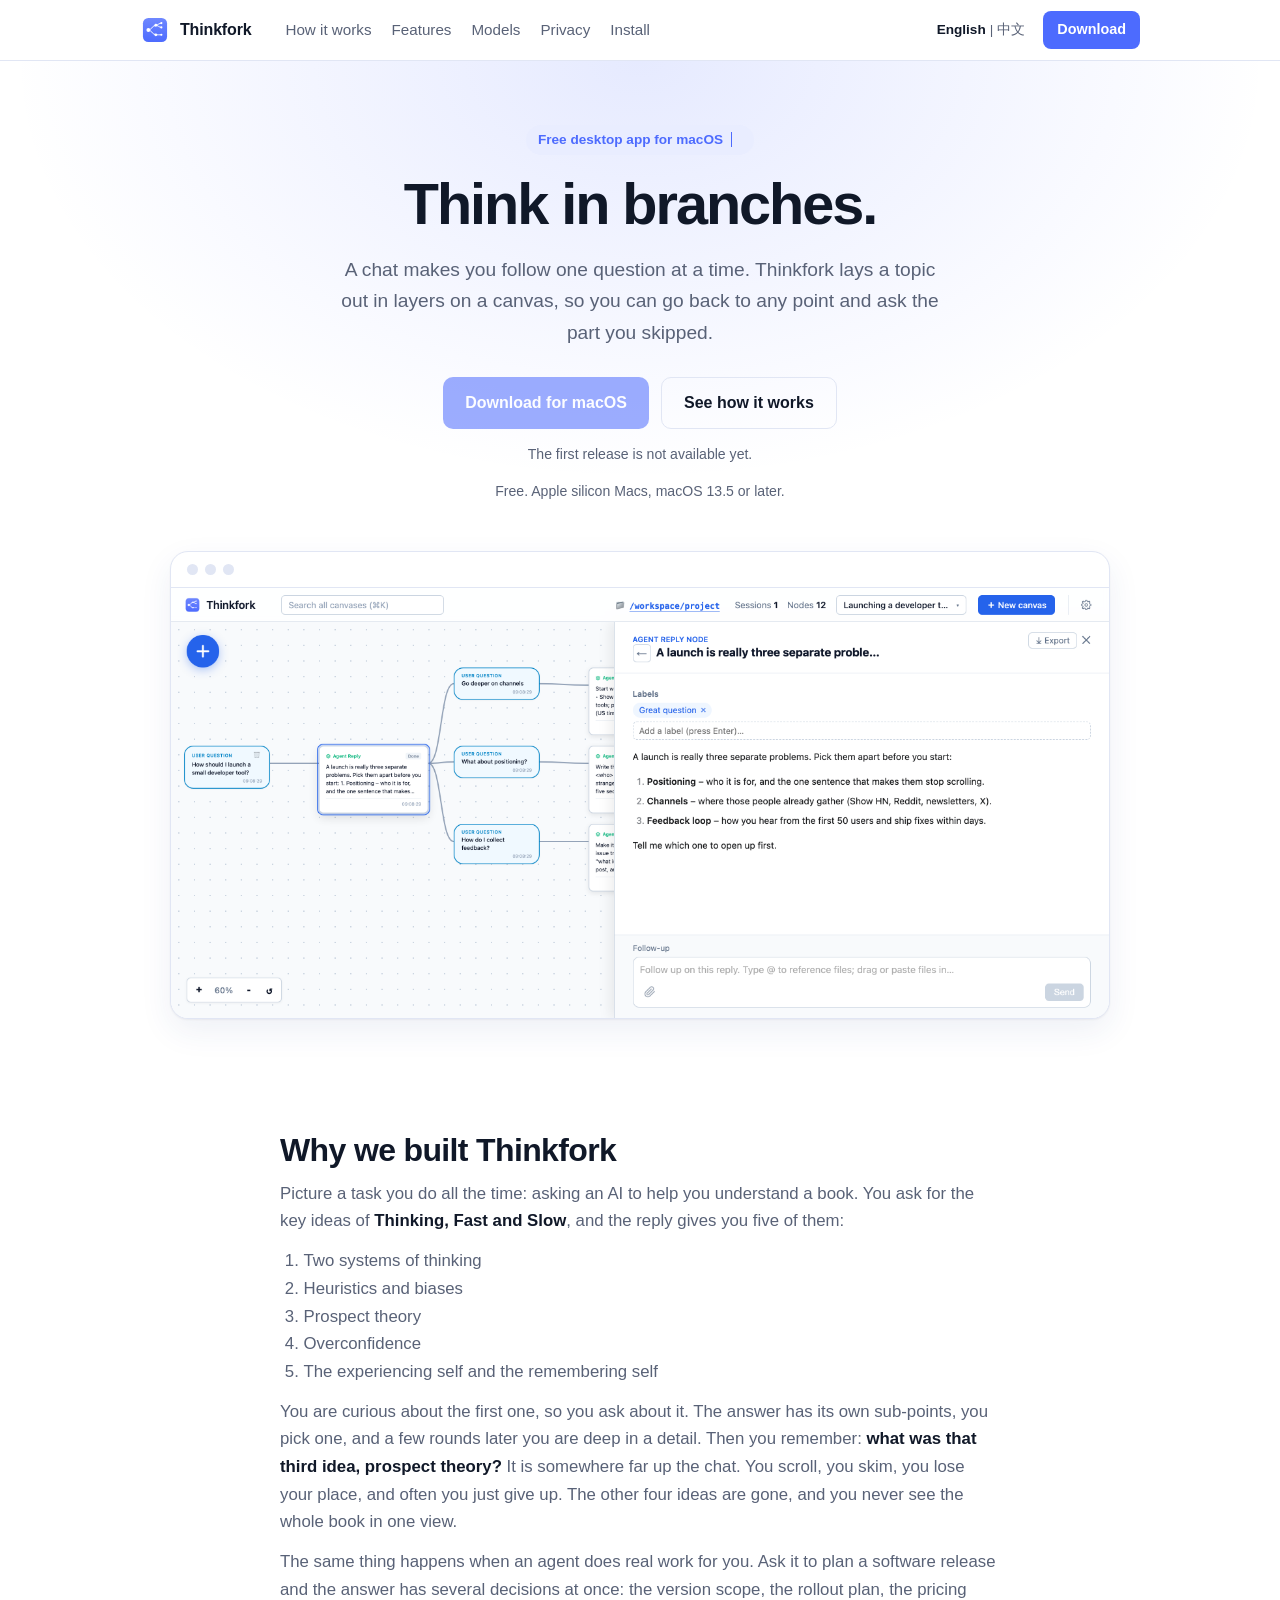
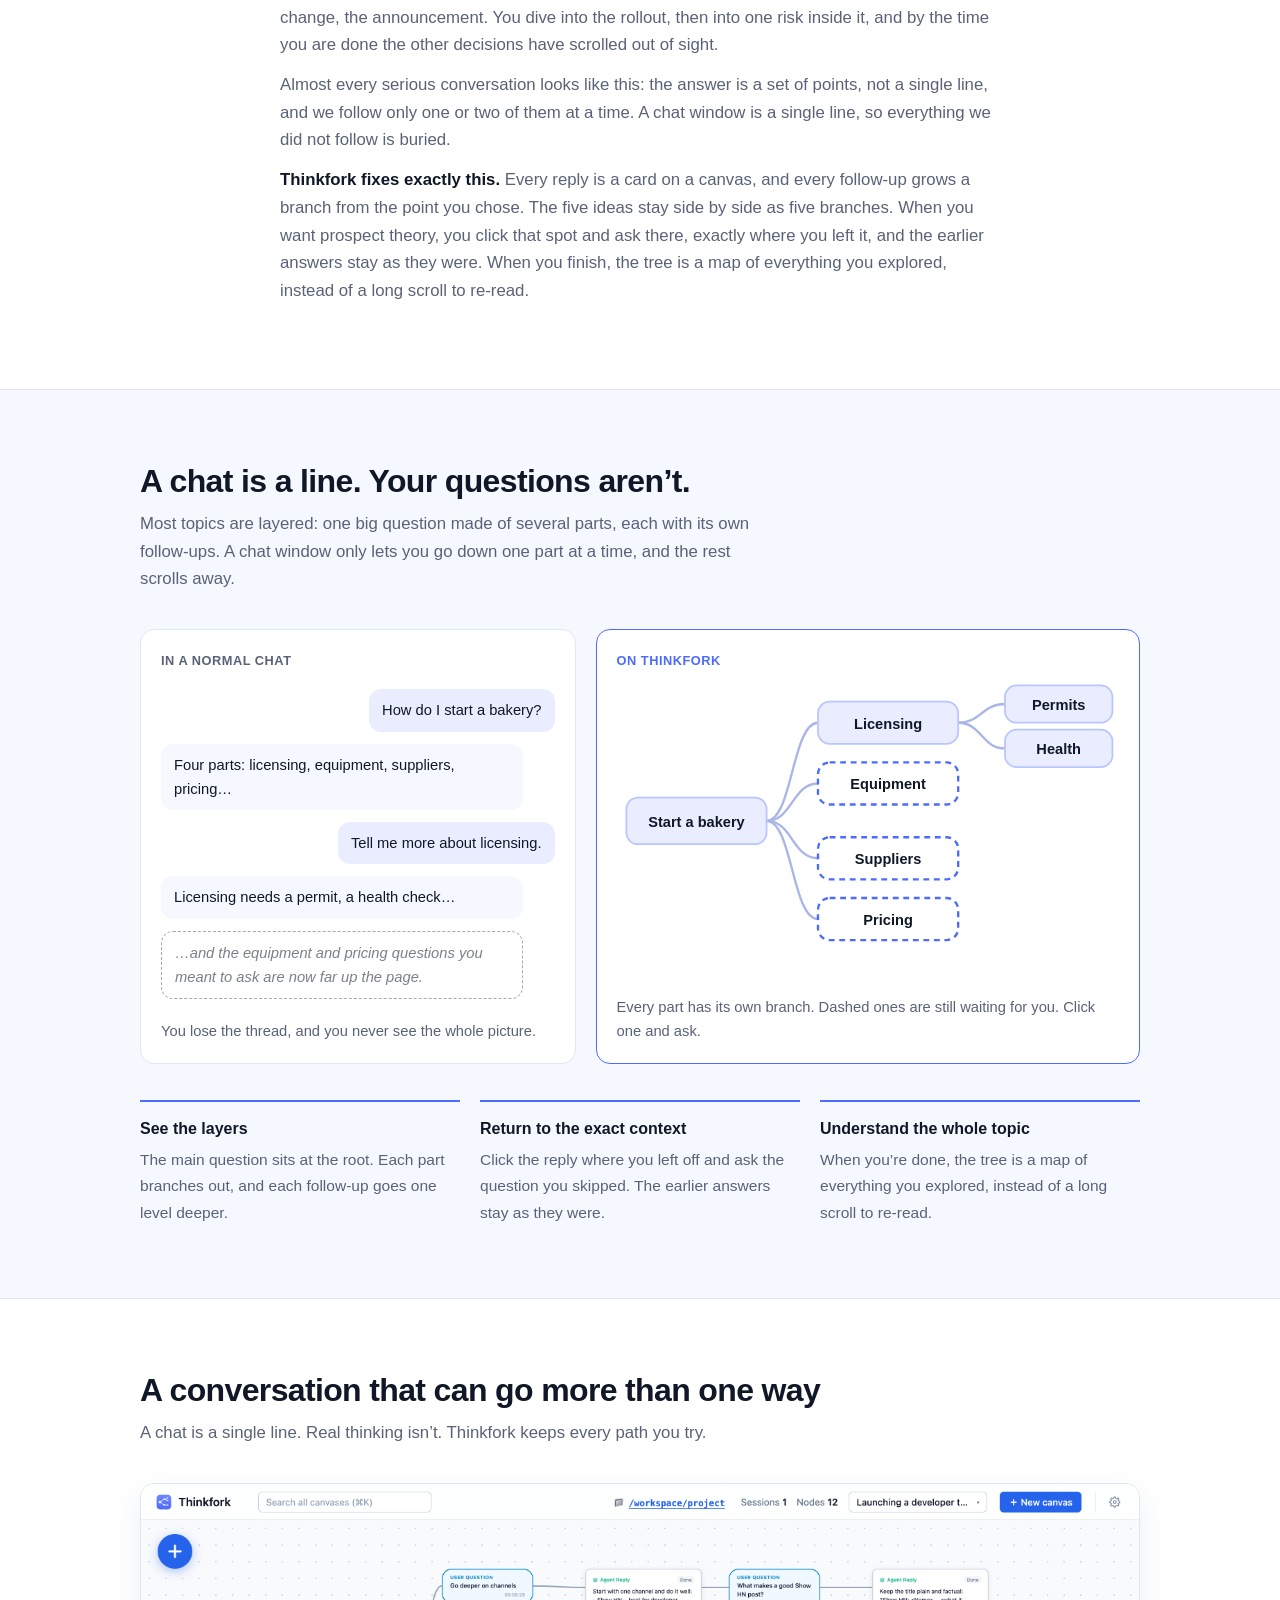
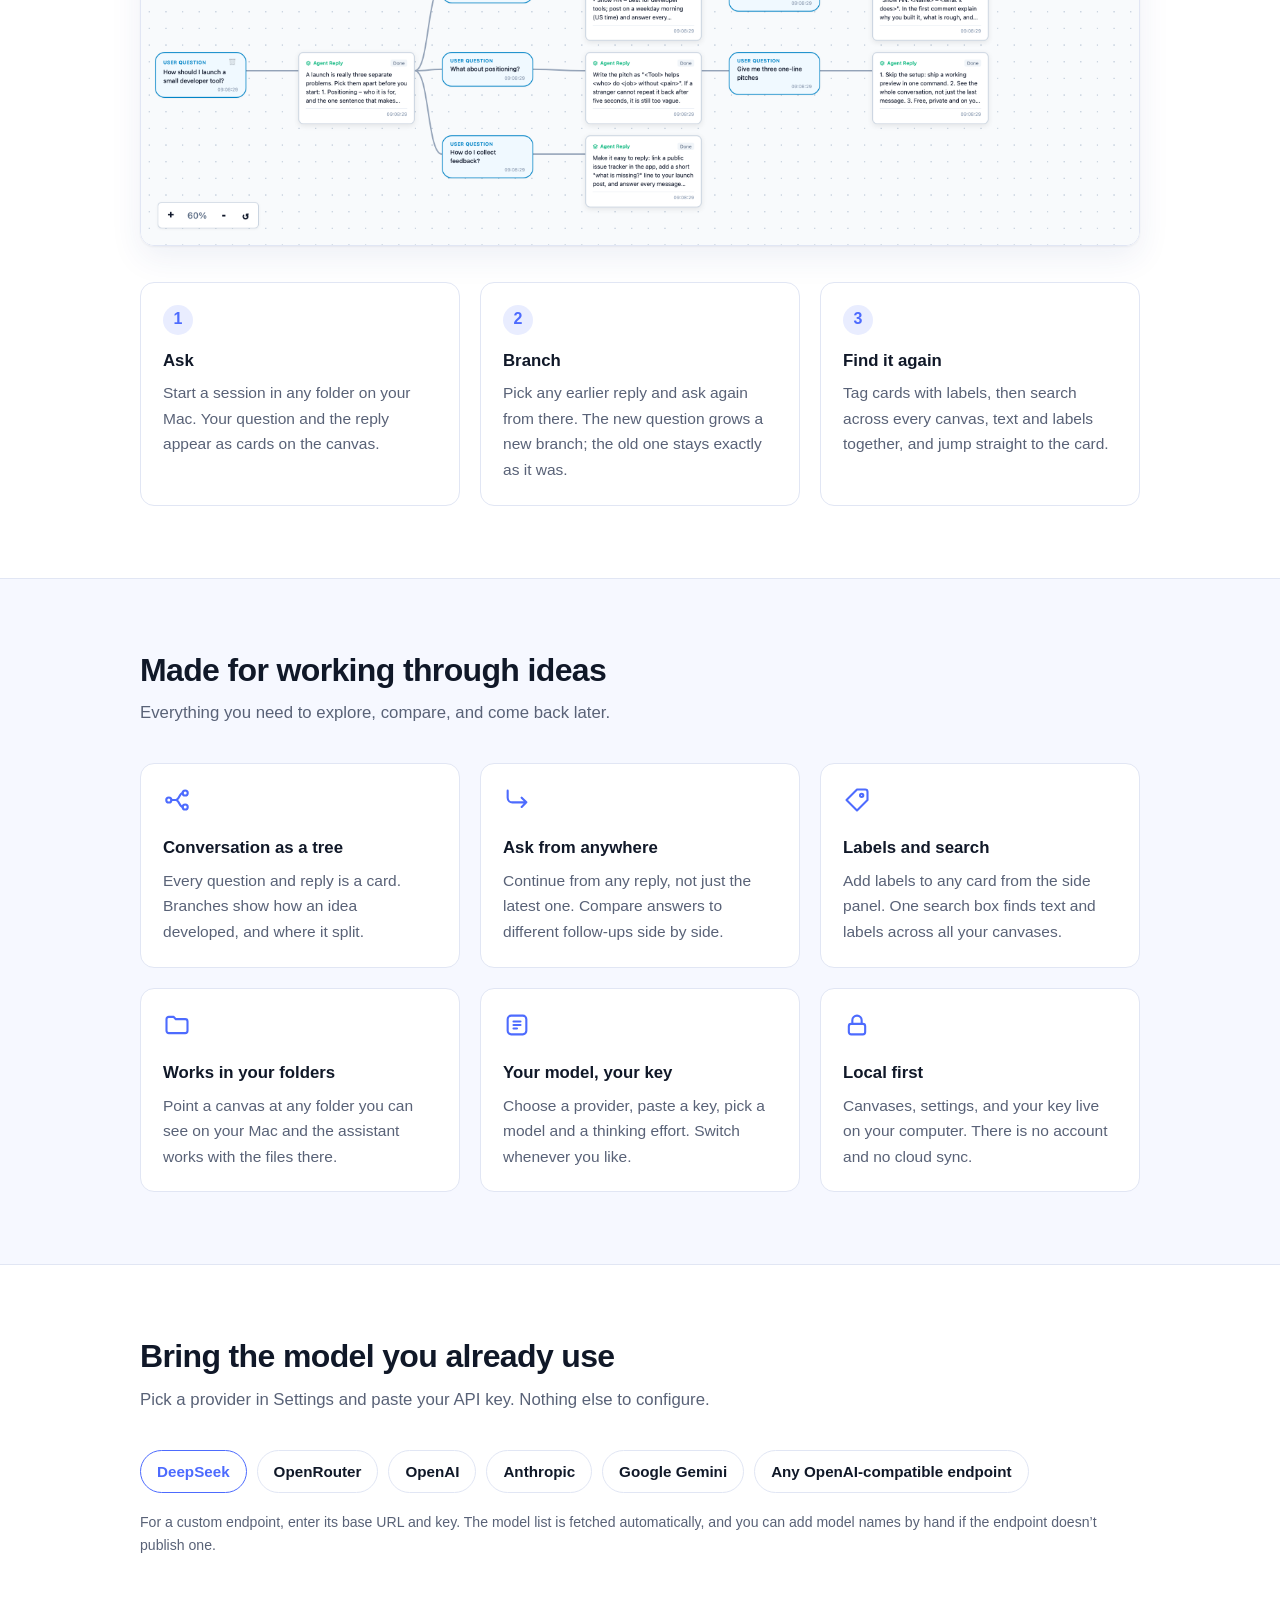
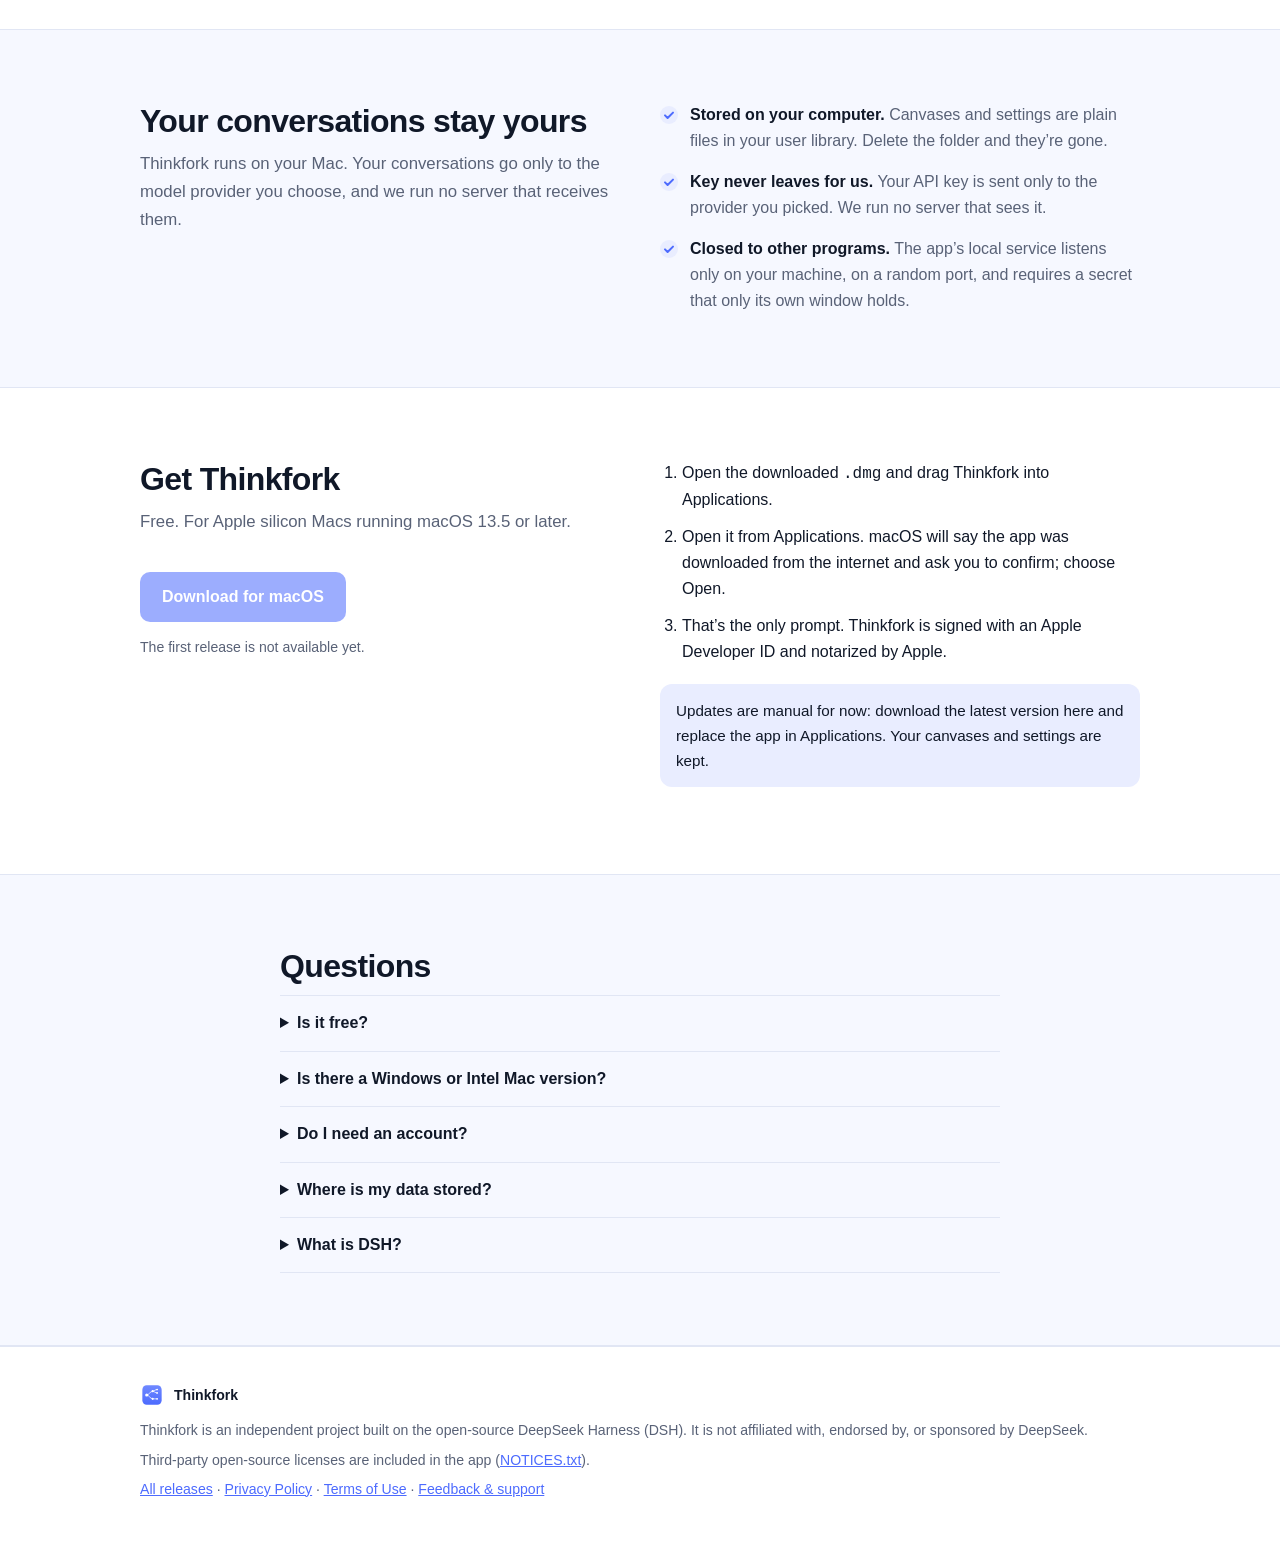
==== commit ebb94bff: "Widen the footer text and publish the third-party notices Co-Authored-By: Claude Sonnet 5.5 <noreply" ====
--- a/web/index.html
+++ b/web/index.html
@@ -157,7 +157,7 @@
     .note { margin-top: 18px; padding: 14px 16px; border-radius: 12px; background: var(--accent-soft); font-size: 0.95rem; }
 
     footer { border-top: 1px solid var(--border); padding: 36px 0 56px; color: var(--muted); font-size: 0.88rem; }
-    footer p { margin: 6px 0; max-width: 720px; }
+    footer p { margin: 6px 0; max-width: 1000px; }
     .foot-top { display: flex; align-items: center; gap: 10px; margin-bottom: 12px; color: var(--text); font-weight: 700; }
     .foot-top img { width: 24px; height: 24px; }
 
@@ -379,7 +379,7 @@
     <div class="wrap">
       <div class="foot-top"><img src="logo.svg" alt="">Thinkfork</div>
       <p data-i18n="affiliation">Thinkfork is an independent project built on the open-source DeepSeek Harness (DSH). It is not affiliated with, endorsed by, or sponsored by DeepSeek.</p>
-      <p data-i18n="licenses">Third-party open-source licenses are included in the app (NOTICES.txt).</p>
+      <p data-i18n="licenses">Third-party open-source licenses are included in the app (<a href="notices.txt">NOTICES.txt</a>).</p>
       <p><a href="https://github.com/pipiandxixi/dsh-canvas-releases/releases" data-i18n="allReleases">All releases</a> · <a href="privacy.html" data-i18n="footPrivacy">Privacy Policy</a> · <a href="terms.html" data-i18n="footTerms">Terms of Use</a> · <a href="https://github.com/pipiandxixi/dsh-canvas-releases/issues" data-i18n="footSupport">Feedback &amp; support</a></p>
     </div>
   </footer>
@@ -452,7 +452,7 @@
         q3: 'Where is my data stored?', a3: 'In <code>~/Library/Application Support/Thinkfork</code>. Removing that folder removes your canvases and settings.',
         q4: 'What is DSH?', a4: 'DSH is the open-source agent engine that Thinkfork runs locally to talk to models and work with your files. Thinkfork is the canvas interface built around it.',
         affiliation: 'Thinkfork is an independent project built on the open-source DeepSeek Harness (DSH). It is not affiliated with, endorsed by, or sponsored by DeepSeek.',
-        licenses: 'Third-party open-source licenses are included in the app (NOTICES.txt).', allReleases: 'All releases', footPrivacy: 'Privacy Policy', footTerms: 'Terms of Use', footSupport: 'Feedback & support',
+        licenses: 'Third-party open-source licenses are included in the app (<a href="notices.txt">NOTICES.txt</a>).', allReleases: 'All releases', footPrivacy: 'Privacy Policy', footTerms: 'Terms of Use', footSupport: 'Feedback & support',
         none: 'The first release is not available yet.', version: 'Version {v} · {size} MB · {date}'
       },
       zh: {
@@ -520,7 +520,7 @@
         q3: '数据存放在哪里？', a3: '存放在 <code>~/Library/Application Support/Thinkfork</code>。删除这个文件夹就会清除你的画布和设置。',
         q4: 'DSH 是什么？', a4: 'DSH 是一个开源的智能体引擎，Thinkfork 在本机运行它来与模型对话、处理你的文件。Thinkfork 是围绕它构建的画布界面。',
         affiliation: 'Thinkfork 是基于开源项目 DeepSeek Harness（DSH）构建的独立项目，与 DeepSeek 没有隶属、认可或赞助关系。',
-        licenses: '应用内附带第三方开源许可声明（NOTICES.txt）。', allReleases: '全部版本', footPrivacy: '隐私政策', footTerms: '使用条款', footSupport: '反馈与支持',
+        licenses: '应用内附带第三方开源许可声明（<a href="notices.txt">NOTICES.txt</a>）。', allReleases: '全部版本', footPrivacy: '隐私政策', footTerms: '使用条款', footSupport: '反馈与支持',
         none: '首个版本还没有发布。', version: '版本 {v} · {size} MB · {date}'
       }
     };
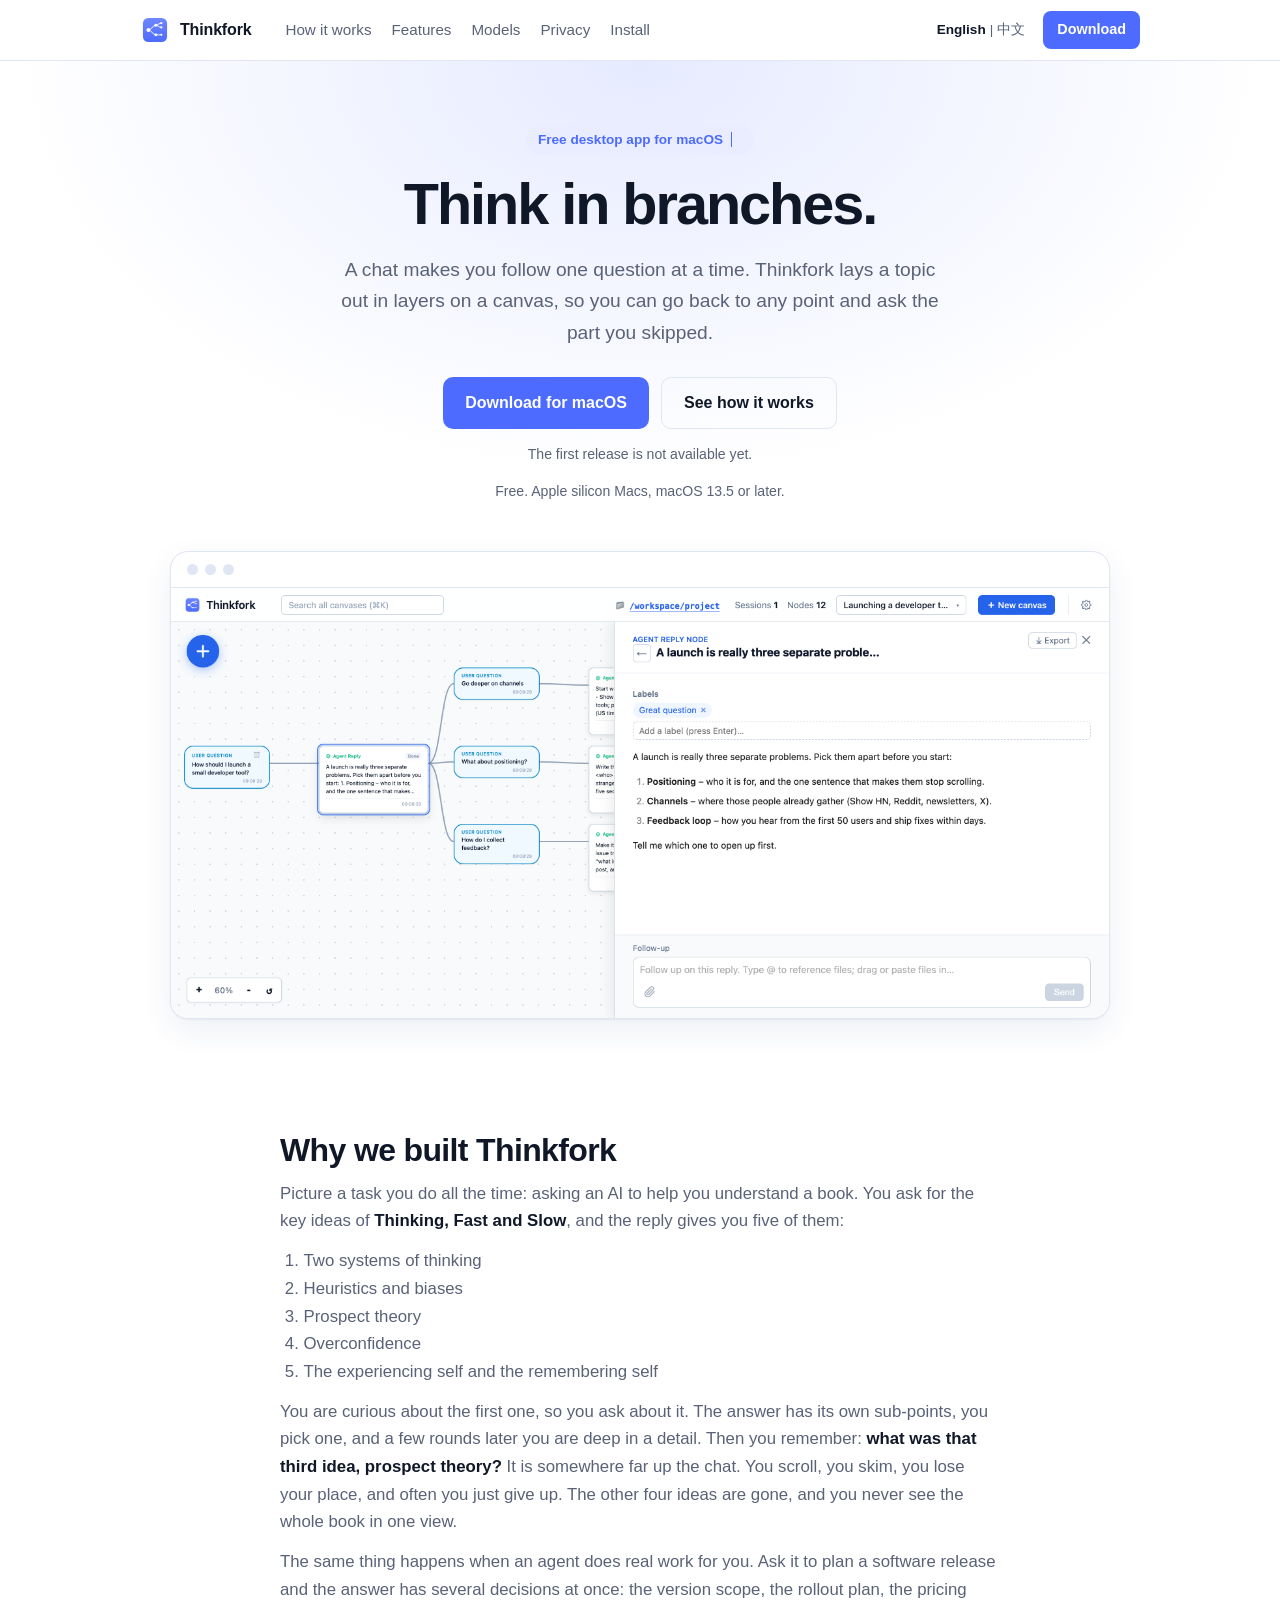
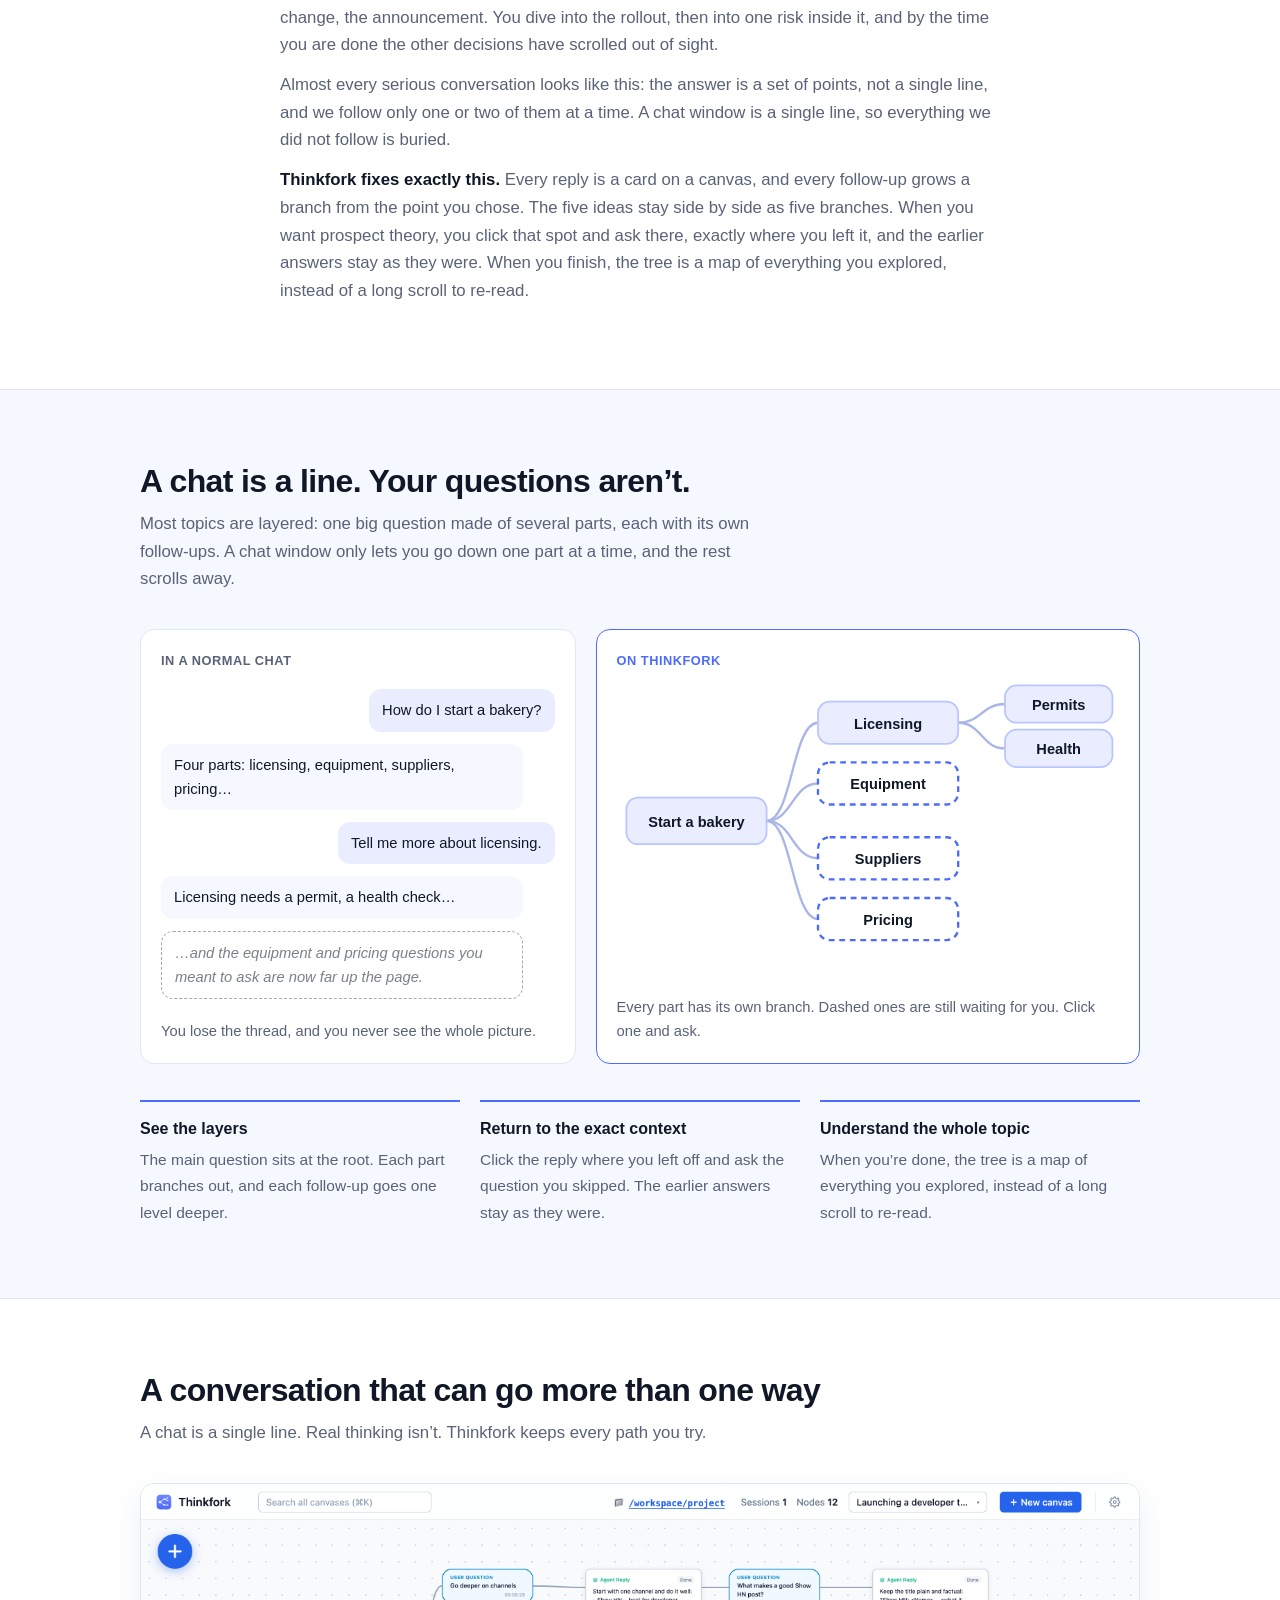
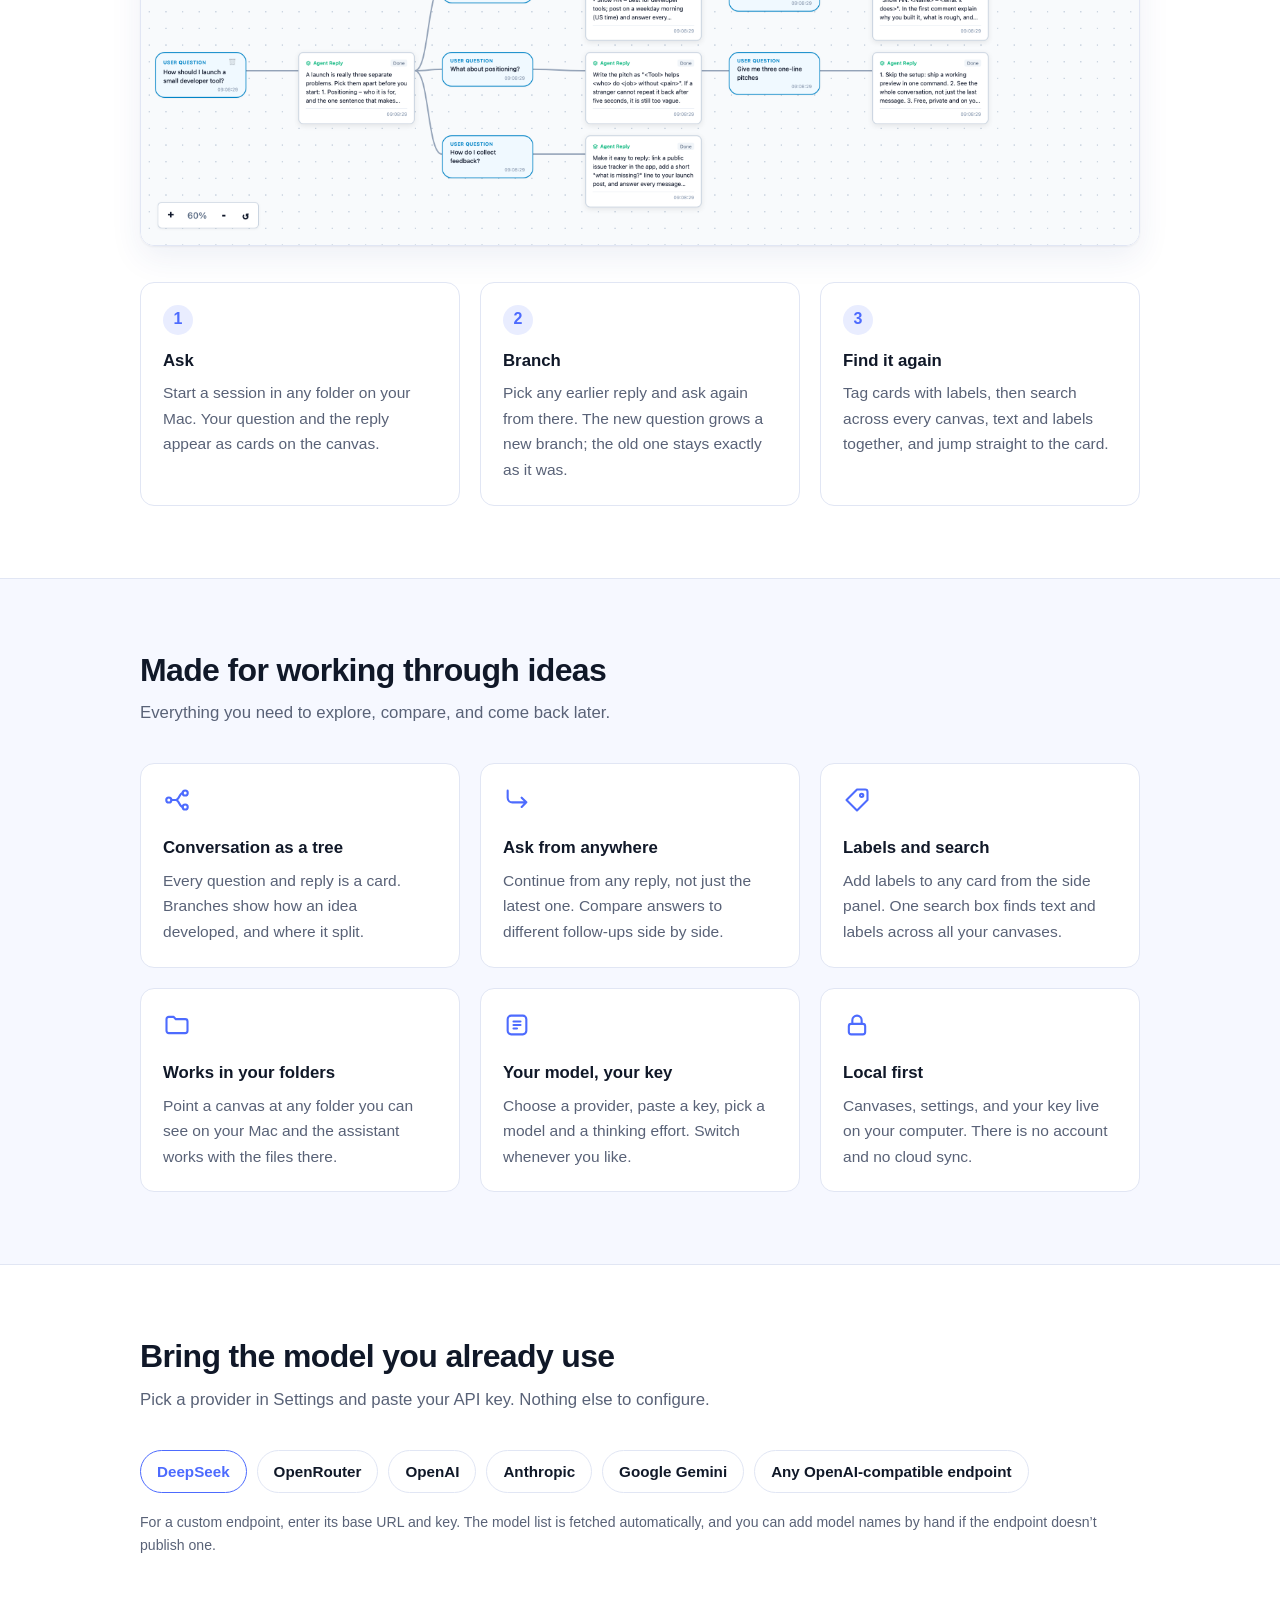
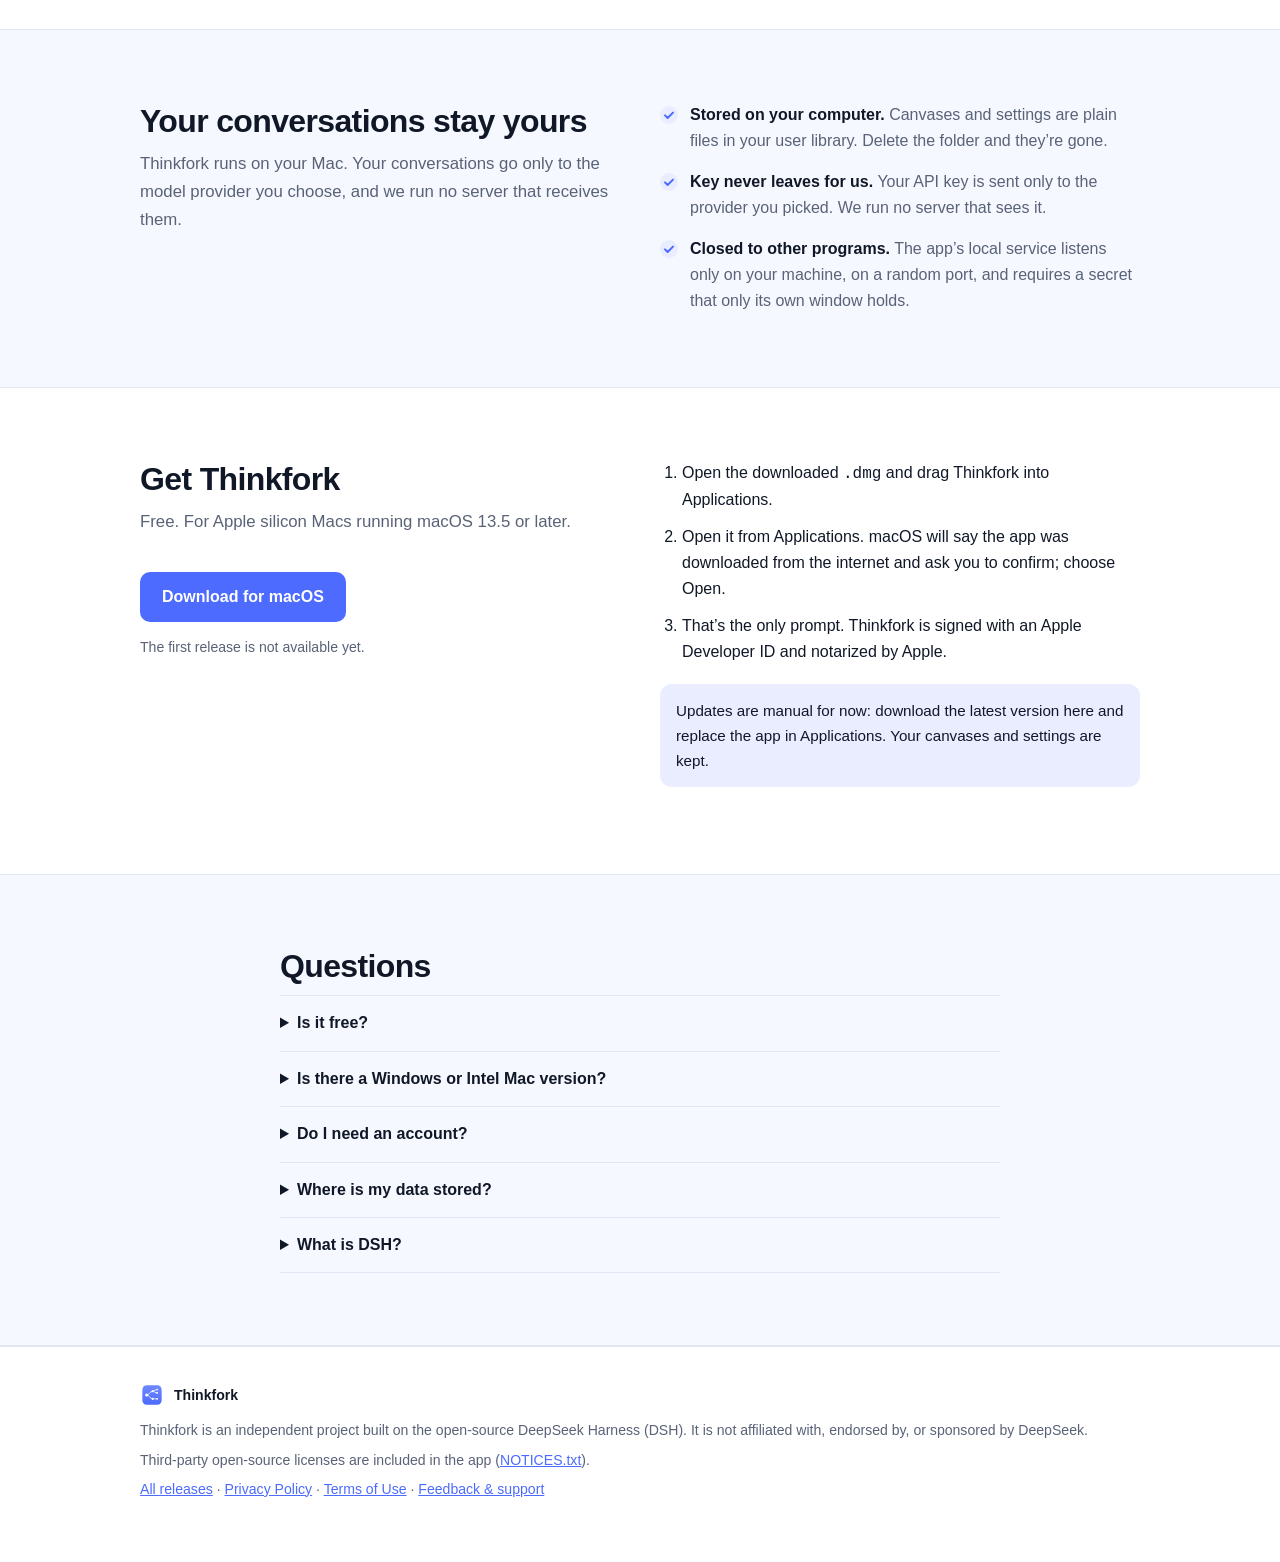
==== commit 2a964aa2: "Add download page with Apple silicon check; send update links there" ====
--- a/web/index.html
+++ b/web/index.html
@@ -182,7 +182,7 @@
       </nav>
       <div class="nav-end">
         <div class="lang" role="group" aria-label="Language"><button type="button" data-lang="en">English</button>|<button type="button" data-lang="zh">中文</button></div>
-        <a class="button small" href="#install" data-i18n="navDownload">Download</a>
+        <a class="button small" href="download.html" data-i18n="navDownload">Download</a>
       </div>
     </div>
   </header>
@@ -195,7 +195,7 @@
           <h1 data-i18n="h1">Think in branches.</h1>
           <p class="lead" data-i18n="lead">A chat makes you follow one question at a time. Thinkfork lays a topic out in layers on a canvas, so you can go back to any point and ask the part you skipped.</p>
           <div class="cta">
-            <a class="button downloadButton" href="#install" aria-disabled="true" data-i18n="download">Download for macOS</a>
+            <a class="button downloadButton" href="download.html" data-i18n="download">Download for macOS</a>
             <a class="button ghost" href="#how" data-i18n="seeHow">See how it works</a>
           </div>
           <p class="meta downloadMeta"></p>
@@ -349,7 +349,7 @@
         <div>
           <h2 data-i18n="instTitle">Get Thinkfork</h2>
           <p class="section-lead" data-i18n="instLead">Free. For Apple silicon Macs running macOS 13.5 or later.</p>
-          <a class="button downloadButton" href="#install" aria-disabled="true" data-i18n="download">Download for macOS</a>
+          <a class="button downloadButton" href="download.html" data-i18n="download">Download for macOS</a>
           <p class="meta downloadMeta"></p>
         </div>
         <div>
@@ -539,10 +539,6 @@
         meta.textContent = release ? (release.version ? text[lang].version.replace('{v}', release.version).replace('{size}', release.size).replace('{date}', release.date) : '') : text[lang].none;
       }
       for (const badge of document.querySelectorAll('.eyebrowVersion')) badge.textContent = release && release.version ? `v${release.version}` : '';
-      for (const button of document.querySelectorAll('.downloadButton')) {
-        if (release) { button.href = release.url; button.removeAttribute('aria-disabled'); }
-        else { button.href = '#install'; button.setAttribute('aria-disabled', 'true'); }
-      }
     }
     for (const button of document.querySelectorAll('[data-lang]')) {
       button.addEventListener('click', () => { lang = button.dataset.lang; try { localStorage.setItem('lang', lang); } catch {} render(); });
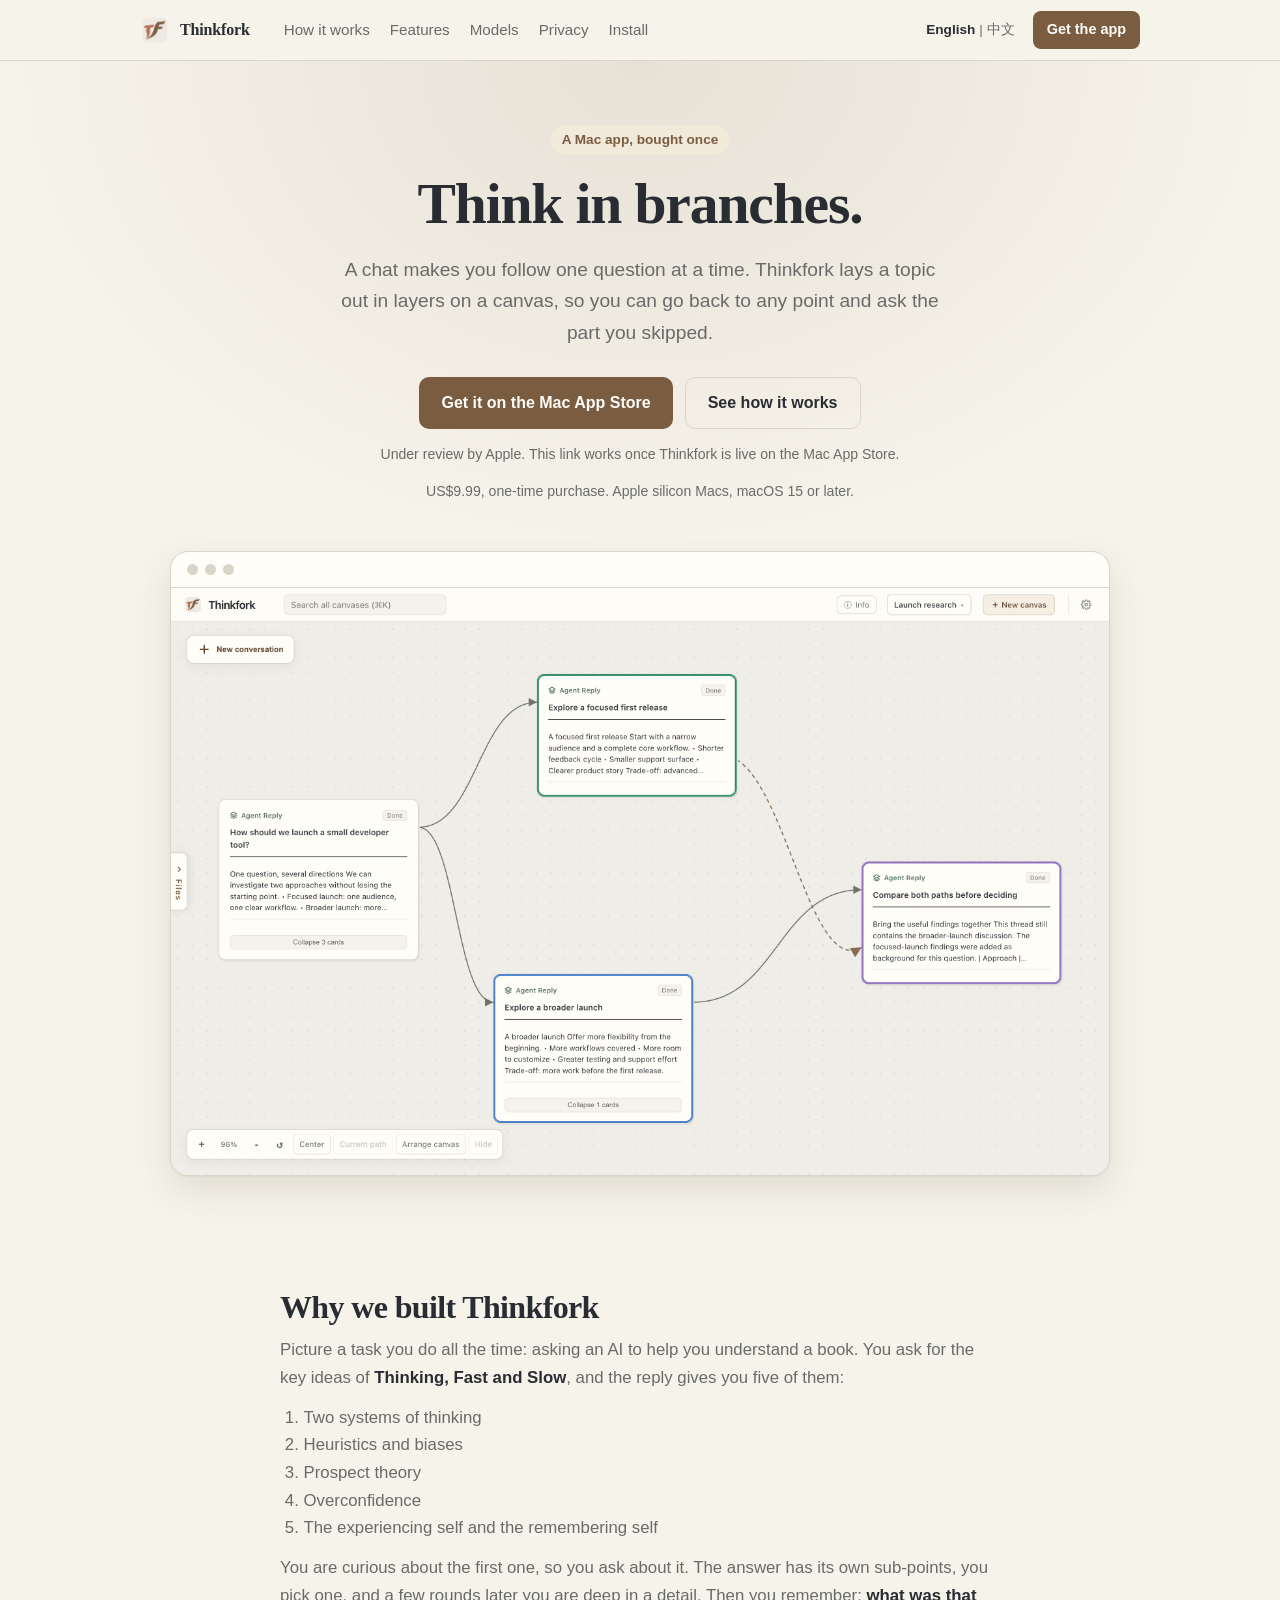
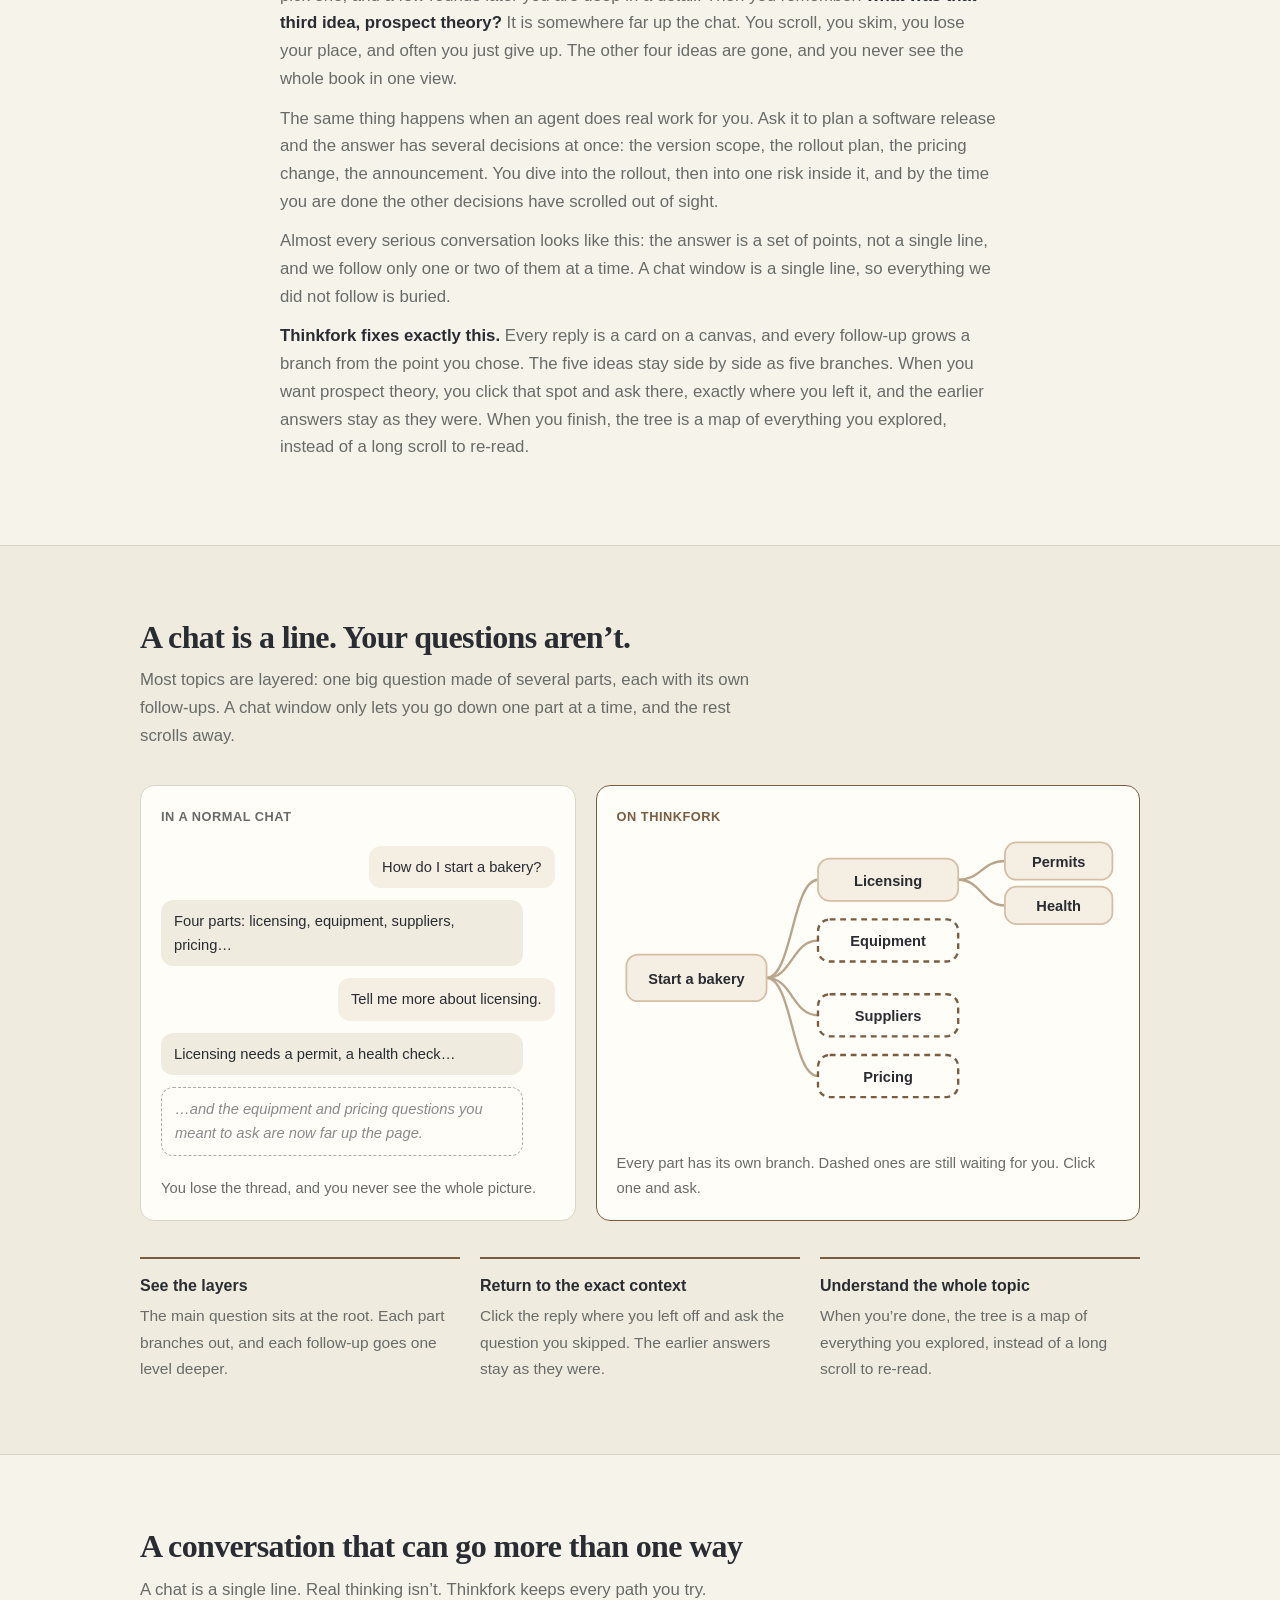
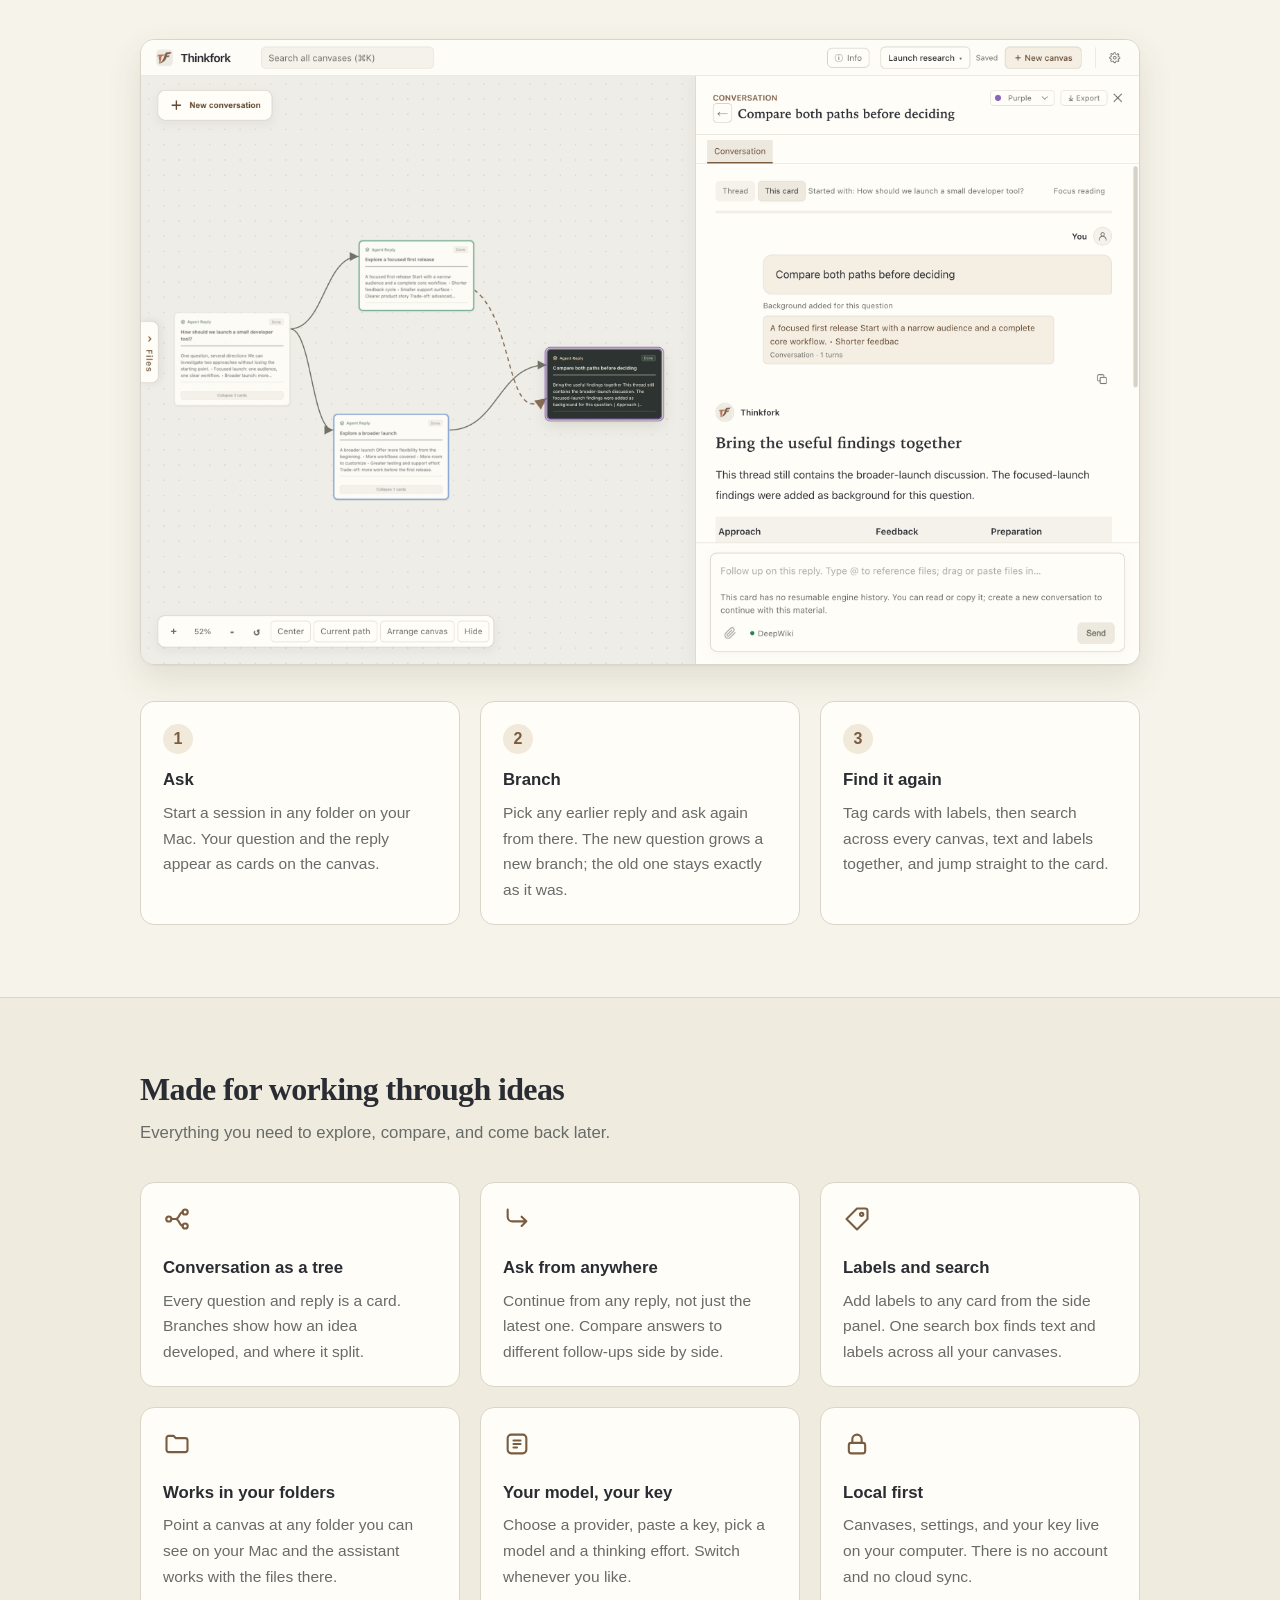
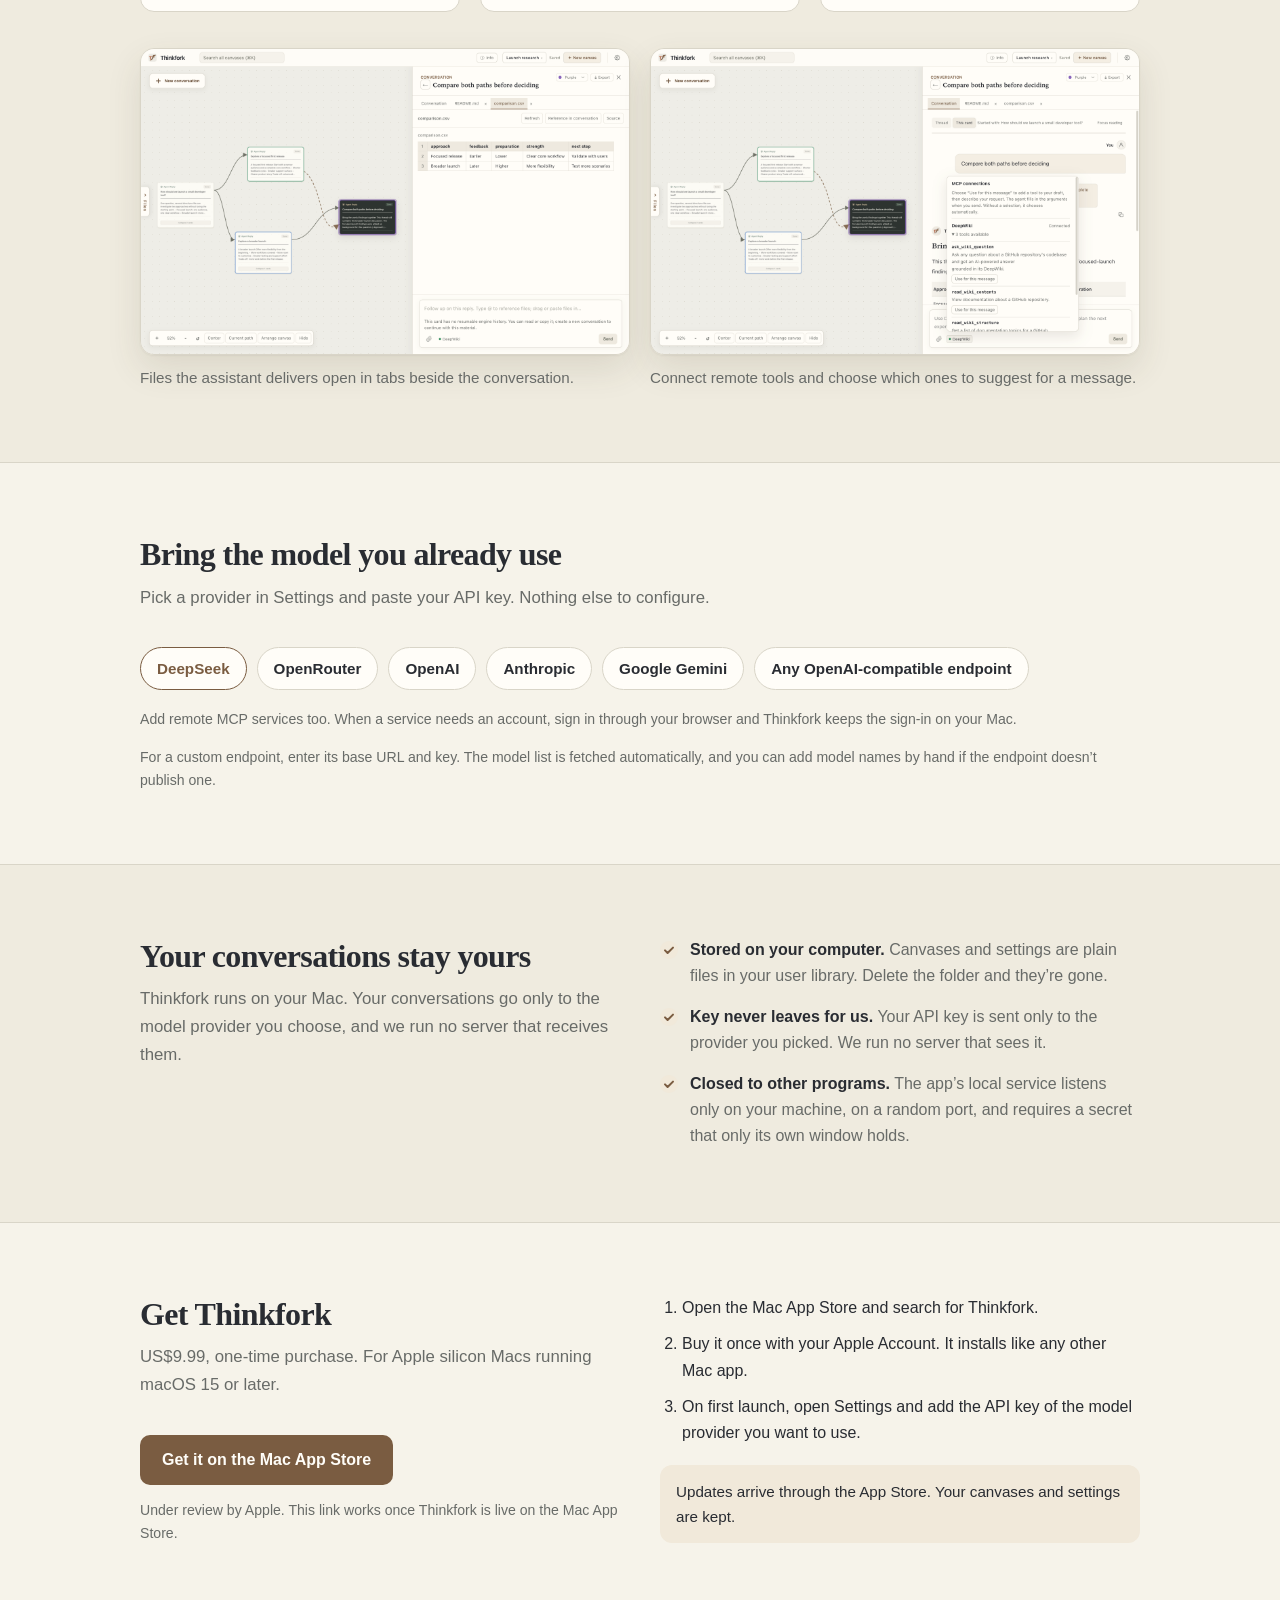
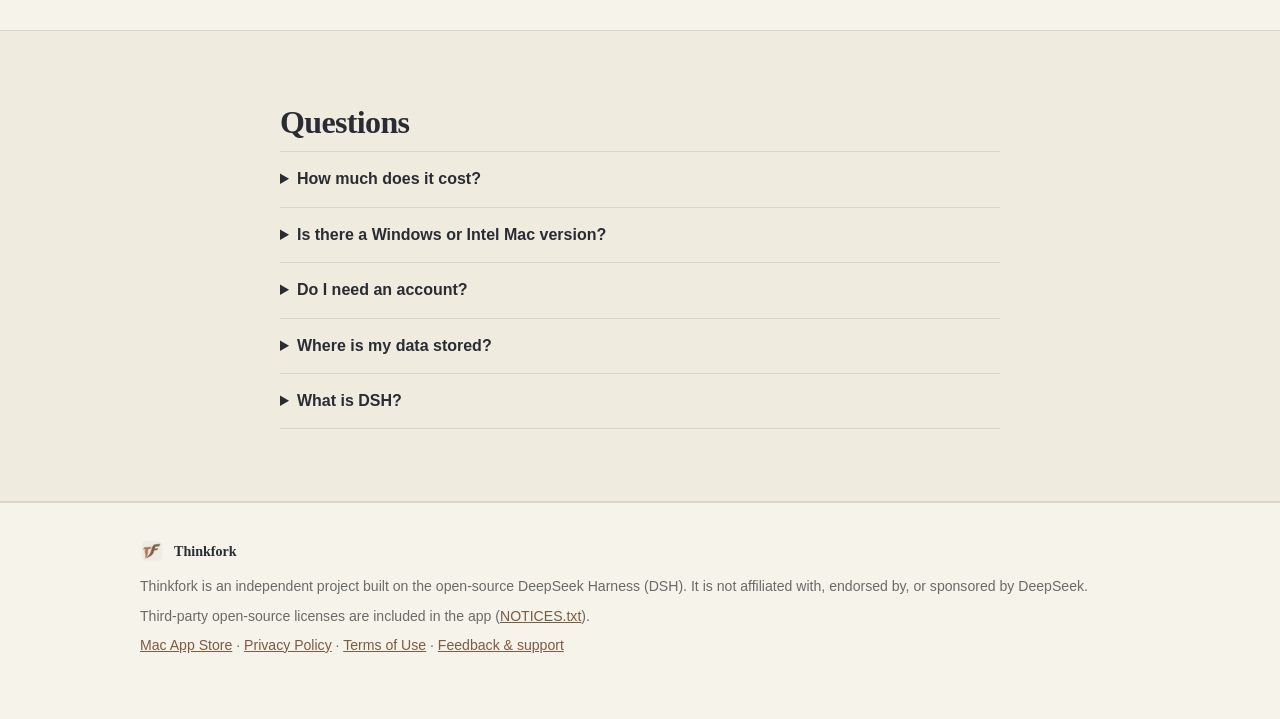
==== commit 3c86f934: "Move the site to the Mac App Store edition Restyle the site with the app's warm paper palette and th" ====
--- a/web/index.html
+++ b/web/index.html
@@ -3,13 +3,13 @@
 <head>
   <meta charset="utf-8">
   <meta name="viewport" content="width=device-width, initial-scale=1">
-  <title>Thinkfork – Free AI chat as a branching tree on a canvas for Mac</title>
-  <meta name="description" content="Thinkfork is a free macOS app that turns AI conversations into a tree on an infinite canvas. Branch from any reply, bring your own model, keep everything on your Mac.">
+  <title>Thinkfork – AI conversations as a branching tree on a canvas, for Mac</title>
+  <meta name="description" content="Thinkfork is a macOS app that turns AI conversations into a tree on an infinite canvas. Branch from any reply, bring your own model, keep everything on your Mac.">
   <link rel="canonical" href="https://thinkfork.cc/">
-  <meta name="theme-color" content="#4d6bfe">
+  <meta name="theme-color" content="#f6f3ea">
   <meta property="og:site_name" content="Thinkfork">
   <meta property="og:title" content="Thinkfork – Think in branches">
-  <meta property="og:description" content="Free macOS app: AI conversations as a tree on a canvas. Branch from any reply, bring your own model, keep everything on your Mac.">
+  <meta property="og:description" content="Mac app: AI conversations as a tree on a canvas. Branch from any reply, bring your own model, keep everything on your Mac.">
   <meta property="og:type" content="website">
   <meta property="og:url" content="https://thinkfork.cc/">
   <meta property="og:image" content="https://thinkfork.cc/og.png">
@@ -17,30 +17,33 @@
   <meta property="og:image:alt" content="Thinkfork: a conversation drawn as a tree of questions and replies.">
   <meta name="twitter:card" content="summary_large_image">
   <meta name="twitter:title" content="Thinkfork – Think in branches">
-  <meta name="twitter:description" content="Free macOS app: AI conversations as a tree on a canvas.">
+  <meta name="twitter:description" content="Mac app: AI conversations as a tree on a canvas.">
   <meta name="twitter:image" content="https://thinkfork.cc/og.png">
-  <script type="application/ld+json">{"@context": "https://schema.org", "@type": "SoftwareApplication", "name": "Thinkfork", "applicationCategory": "DeveloperApplication", "operatingSystem": "macOS 13.5 or later (Apple silicon)", "description": "A free desktop app that turns AI conversations into a tree on a canvas. Branch from any reply, bring your own model, and keep everything on your Mac.", "url": "https://thinkfork.cc/", "image": "https://thinkfork.cc/og.png", "downloadUrl": "https://github.com/pipiandxixi/dsh-canvas-releases/releases/latest/download/Thinkfork-arm64.dmg", "offers": {"@type": "Offer", "price": "0", "priceCurrency": "USD"}, "inLanguage": ["en", "zh-CN"]}</script>
-  <script type="application/ld+json">{"@context": "https://schema.org", "@type": "FAQPage", "mainEntity": [{"@type": "Question", "name": "Is it free?", "acceptedAnswer": {"@type": "Answer", "text": "Yes. Thinkfork is free to download and use. You only pay your model provider for the requests you make with your own key."}}, {"@type": "Question", "name": "Is there a Windows or Intel Mac version?", "acceptedAnswer": {"@type": "Answer", "text": "Not yet. The first release is for Apple silicon Macs. Other platforms will follow."}}, {"@type": "Question", "name": "Do I need an account?", "acceptedAnswer": {"@type": "Answer", "text": "No. You need an API key from the model provider you want to use, and nothing else."}}, {"@type": "Question", "name": "Where is my data stored?", "acceptedAnswer": {"@type": "Answer", "text": "In ~/Library/Application Support/Thinkfork. Removing that folder removes your canvases and settings."}}, {"@type": "Question", "name": "What is DSH?", "acceptedAnswer": {"@type": "Answer", "text": "DSH is the open-source agent engine that Thinkfork runs locally to talk to models and work with your files. Thinkfork is the canvas interface built around it."}}]}</script>
-  <link rel="icon" type="image/svg+xml" href="logo.svg">
+  <script type="application/ld+json">{"@context": "https://schema.org", "@type": "SoftwareApplication", "name": "Thinkfork", "applicationCategory": "DeveloperApplication", "operatingSystem": "macOS 15 or later (Apple silicon)", "description": "A desktop app that turns AI conversations into a tree on a canvas. Branch from any reply, bring your own model, and keep everything on your Mac.", "url": "https://thinkfork.cc/", "image": "https://thinkfork.cc/og.png", "installUrl": "https://apps.apple.com/app/id6836753524", "offers": {"@type": "Offer", "price": "9.99", "priceCurrency": "USD", "url": "https://apps.apple.com/app/id6836753524"}, "inLanguage": ["en", "zh-CN"]}</script>
+  <script type="application/ld+json">{"@context": "https://schema.org", "@type": "FAQPage", "mainEntity": [{"@type": "Question", "name": "How much does it cost?", "acceptedAnswer": {"@type": "Answer", "text": "Thinkfork is a one-time purchase on the Mac App Store (US$9.99; the price can vary by country). You pay your model provider separately for the requests you make with your own key."}}, {"@type": "Question", "name": "Is there a Windows or Intel Mac version?", "acceptedAnswer": {"@type": "Answer", "text": "Not yet. The first release is for Apple silicon Macs. Other platforms will follow."}}, {"@type": "Question", "name": "Do I need an account?", "acceptedAnswer": {"@type": "Answer", "text": "No. You need an API key from the model provider you want to use, and nothing else."}}, {"@type": "Question", "name": "Where is my data stored?", "acceptedAnswer": {"@type": "Answer", "text": "In ~/Library/Application Support/Thinkfork. Removing that folder removes your canvases and settings."}}, {"@type": "Question", "name": "What is DSH?", "acceptedAnswer": {"@type": "Answer", "text": "DSH is the open-source agent engine that Thinkfork runs locally to talk to models and work with your files. Thinkfork is the canvas interface built around it."}}]}</script>
+  <link rel="icon" type="image/png" href="logo.png"><link rel="apple-touch-icon" href="apple-touch-icon.png">
   <style>
     :root {
-      --bg: #ffffff; --bg-alt: #f6f8ff; --surface: #ffffff; --text: #101828; --muted: #596277; --border: #e1e6f4;
-      --accent: #4d6bfe; --accent-hover: #3a57e8; --accent-text: #ffffff; --accent-soft: #e9edff;
-      --node-user: #e9edff; --node-user-line: #b9c5ff; --node-agent: #ffffff; --edge: #aab6e8; --glow: rgba(77, 107, 254, 0.14);
-      --shadow: 0 1px 2px rgba(16, 24, 40, 0.05), 0 12px 32px rgba(40, 60, 140, 0.08);
+      --bg: #f6f3ea; --bg-alt: #efebdf; --surface: #fffdf8; --text: #292c32; --muted: #686b68; --border: #d9d5c8;
+      --accent: #7a5c41; --accent-hover: #63472f; --accent-text: #fffdf8; --accent-soft: #f1e9da;
+      --node-user: #f4eee3; --node-user-line: #d5bea3; --node-agent: #fffdf8; --edge: #b9a58b; --glow: rgba(122, 92, 65, 0.12);
+      --shadow: 0 1px 2px rgba(76, 71, 48, 0.06), 0 14px 34px rgba(76, 65, 45, 0.12);
+      --display: "Iowan Old Style", "Songti SC", "Noto Serif CJK SC", Georgia, serif;
     }
     @media (prefers-color-scheme: dark) {
       :root {
-        --bg: #0b1020; --bg-alt: #0f1630; --surface: #131a33; --text: #e9edf9; --muted: #98a3bf; --border: #232c4d;
-        --accent: #6f88ff; --accent-hover: #8a9eff; --accent-text: #0b1020; --accent-soft: #1a2348;
-        --node-user: #1c2650; --node-user-line: #3a4a95; --node-agent: #151d3b; --edge: #3b4778; --glow: rgba(111, 136, 255, 0.16);
-        --shadow: 0 1px 2px rgba(0, 0, 0, 0.3), 0 12px 32px rgba(0, 0, 0, 0.35);
+        --bg: #1c1e19; --bg-alt: #23261f; --surface: #282b24; --text: #f1eee5; --muted: #bdb8aa; --border: #3d4136;
+        --accent: #d0b28e; --accent-hover: #e0c6a4; --accent-text: #1c1e19; --accent-soft: #302c23;
+        --node-user: #302c23; --node-user-line: #856547; --node-agent: #282b24; --edge: #6b5f4c; --glow: rgba(208, 178, 142, 0.12);
+        --shadow: 0 1px 2px rgba(0, 0, 0, 0.3), 0 14px 34px rgba(0, 0, 0, 0.4);
       }
     }
     * { box-sizing: border-box; }
     html { scroll-behavior: smooth; }
     body { margin: 0; background: var(--bg); color: var(--text); font: 16px/1.65 -apple-system, BlinkMacSystemFont, "Segoe UI", Roboto, "PingFang SC", "Noto Sans SC", sans-serif; -webkit-font-smoothing: antialiased; }
     a { color: var(--accent); }
+    h1, h2, .brand, .foot-top { font-family: var(--display); }
+    h1, h2 { font-weight: 600; }
     .wrap { max-width: 1040px; margin: 0 auto; padding: 0 20px; }
     section { padding: 72px 0; }
     section.alt { background: var(--bg-alt); border-block: 1px solid var(--border); }
@@ -73,7 +76,7 @@
     .hero-text { text-align: center; max-width: 720px; margin: 0 auto; }
     .eyebrowVersion { font-weight: 700; margin-left: 8px; padding-left: 10px; border-left: 1px solid currentColor; }
     .eyebrow { display: inline-block; font-size: 0.85rem; color: var(--accent); background: var(--accent-soft); padding: 4px 12px; border-radius: 999px; font-weight: 600; margin-bottom: 18px; }
-    h1 { font-size: clamp(2.3rem, 6vw, 3.6rem); line-height: 1.08; letter-spacing: -0.035em; margin: 0 0 18px; }
+    h1 { font-size: clamp(2.3rem, 6vw, 3.6rem); line-height: 1.08; letter-spacing: -0.02em; margin: 0 0 18px; }
     .lead { font-size: 1.2rem; color: var(--muted); margin: 0 auto 28px; max-width: 600px; }
     .cta { display: flex; justify-content: center; flex-wrap: wrap; gap: 12px; }
     .meta { color: var(--muted); font-size: 0.88rem; margin: 14px 0 0; }
@@ -119,6 +122,10 @@
     .steps { display: grid; grid-template-columns: repeat(3, 1fr); gap: 20px; counter-reset: step; }
     .step { background: var(--surface); border: 1px solid var(--border); border-radius: 14px; padding: 22px; }
     .step::before { counter-increment: step; content: counter(step); display: inline-grid; place-items: center; width: 30px; height: 30px; border-radius: 50%; background: var(--accent-soft); color: var(--accent); font-weight: 700; margin-bottom: 12px; }
+    .shots2 { display: grid; grid-template-columns: 1fr 1fr; gap: 20px; margin-top: 36px; }
+    .shots2 figure { margin: 0; }
+    .shots2 .shot { margin: 0 0 10px; }
+    .shots2 figcaption { color: var(--muted); font-size: 0.95rem; }
     .step h3, .feature h3 { margin: 0 0 6px; font-size: 1.05rem; }
     .step p, .feature p { margin: 0; color: var(--muted); font-size: 0.97rem; }
 
@@ -137,7 +144,7 @@
     .checks { list-style: none; margin: 0; padding: 0; display: grid; gap: 14px; }
     .checks li { position: relative; padding-left: 30px; color: var(--muted); }
     .checks li strong { color: var(--text); }
-    .checks li::before { content: ""; position: absolute; left: 0; top: 4px; width: 18px; height: 18px; border-radius: 50%; background: var(--accent-soft) url("data:image/svg+xml,%3Csvg xmlns='http://www.w3.org/2000/svg' viewBox='0 0 18 18'%3E%3Cpath d='M5 9.4l2.6 2.6L13 6.6' fill='none' stroke='%234d6bfe' stroke-width='2' stroke-linecap='round' stroke-linejoin='round'/%3E%3C/svg%3E") center/18px no-repeat; }
+    .checks li::before { content: ""; position: absolute; left: 0; top: 4px; width: 18px; height: 18px; border-radius: 50%; background: var(--accent-soft) url("data:image/svg+xml,%3Csvg xmlns='http://www.w3.org/2000/svg' viewBox='0 0 18 18'%3E%3Cpath d='M5 9.4l2.6 2.6L13 6.6' fill='none' stroke='%237a5c41' stroke-width='2' stroke-linecap='round' stroke-linejoin='round'/%3E%3C/svg%3E") center/18px no-repeat; }
 
     /* install & faq */
     pre { background: var(--bg-alt); border: 1px solid var(--border); border-radius: 10px; padding: 12px 14px; overflow-x: auto; margin: 12px 0 0; font-size: 0.9rem; }
@@ -162,7 +169,7 @@
     .foot-top img { width: 24px; height: 24px; }
 
     @media (max-width: 820px) {
-      .steps, .features, .two, .compare, .points { grid-template-columns: 1fr; }
+      .steps, .features, .two, .compare, .points, .shots2 { grid-template-columns: 1fr; }
       .nav-links { display: none; }
       section { padding: 52px 0; }
     }
@@ -172,7 +179,7 @@
 <body>
   <header>
     <div class="wrap nav">
-      <a class="brand" href="#top"><img src="logo.svg" alt="">Thinkfork</a>
+      <a class="brand" href="#top"><img src="logo.png" alt="">Thinkfork</a>
       <nav class="nav-links" aria-label="Sections">
         <a href="#how" data-i18n="navHow">How it works</a>
         <a href="#features" data-i18n="navFeatures">Features</a>
@@ -182,7 +189,7 @@
       </nav>
       <div class="nav-end">
         <div class="lang" role="group" aria-label="Language"><button type="button" data-lang="en">English</button>|<button type="button" data-lang="zh">中文</button></div>
-        <a class="button small" href="download.html" data-i18n="navDownload">Download</a>
+        <a class="button small" href="https://apps.apple.com/app/id6836753524" data-i18n="navDownload">Get the app</a>
       </div>
     </div>
   </header>
@@ -191,27 +198,21 @@
     <section class="hero">
       <div class="wrap">
         <div class="hero-text">
-          <span class="eyebrow"><span data-i18n="eyebrow">Free desktop app for macOS</span><b class="eyebrowVersion"></b></span>
+          <span class="eyebrow" data-i18n="eyebrow">A Mac app, bought once</span>
           <h1 data-i18n="h1">Think in branches.</h1>
           <p class="lead" data-i18n="lead">A chat makes you follow one question at a time. Thinkfork lays a topic out in layers on a canvas, so you can go back to any point and ask the part you skipped.</p>
           <div class="cta">
-            <a class="button downloadButton" href="download.html" data-i18n="download">Download for macOS</a>
+            <a class="button downloadButton" href="https://apps.apple.com/app/id6836753524" data-i18n="download">Get it on the Mac App Store</a>
             <a class="button ghost" href="#how" data-i18n="seeHow">See how it works</a>
           </div>
           <p class="meta downloadMeta"></p>
-          <p class="meta" data-i18n="requirements">Free. Apple silicon Macs, macOS 13.5 or later.</p>
+          <p class="meta" data-i18n="requirements">US$9.99, one-time purchase. Apple silicon Macs, macOS 15 or later.</p>
         </div>
 
         <div class="stage" role="img" aria-labelledby="stageDesc">
           <div class="stage-bar"><i></i><i></i><i></i></div>
-          <picture class="en-only">
-            <source media="(prefers-color-scheme: dark)" srcset="img/app-dark.png">
-            <img src="img/app-light.png" alt="The Thinkfork window: a conversation drawn as a tree of questions and replies on the left, with the selected reply opened in full on the right." width="2880" height="1320" loading="eager">
-          </picture>
-          <picture class="zh-only">
-            <source media="(prefers-color-scheme: dark)" srcset="img/app-dark-zh.png">
-            <img src="img/app-light-zh.png" alt="Thinkfork 窗口：左侧是以问题和回复组成的对话树，右侧完整展开了选中的回复。" width="2880" height="1320" loading="eager">
-          </picture>
+          <picture class="en-only"><img src="img/app.png" alt="The Thinkfork window: a conversation drawn as a tree of questions and replies, with branches leaving the same reply and a dashed line showing background added to a later question." width="2880" height="1800" loading="eager"></picture>
+          <picture class="zh-only"><img src="img/app.png" alt="Thinkfork 窗口：对话画成由问题和回复组成的树，同一条回复长出多条分支，虚线表示为后面的问题补充的背景。" width="2880" height="1800" loading="eager"></picture>
           <p id="stageDesc" hidden>A conversation drawn as a tree of question and answer cards, with two branches leaving the same reply.</p>
         </div>
       </div>
@@ -269,14 +270,7 @@
         <h2 data-i18n="howTitle">A conversation that can go more than one way</h2>
         <p class="section-lead" data-i18n="howLead">A chat is a single line. Real thinking isn’t. Thinkfork keeps every path you try.</p>
         <figure class="shot">
-          <picture class="en-only">
-            <source media="(prefers-color-scheme: dark)" srcset="img/tree-dark.png">
-            <img src="img/tree-light.png" alt="One question branching into three follow-up threads, two of which go several levels deep." width="2880" height="1040" loading="lazy">
-          </picture>
-          <picture class="zh-only">
-            <source media="(prefers-color-scheme: dark)" srcset="img/tree-dark-zh.png">
-            <img src="img/tree-light-zh.png" alt="一个问题分出三条追问线索，其中两条继续向下延伸多层。" width="2880" height="1040" loading="lazy">
-          </picture>
+          <img src="img/background.png" alt="Thinkfork with a reply opened in full on the right. A note above the question shows the earlier findings that were added as background." width="2880" height="1800" loading="lazy">
         </figure>
         <div class="steps">
           <div class="step"><h3 data-i18n="s1t">Ask</h3><p data-i18n="s1d">Start a session in any folder on your Mac. Your question and the reply appear as cards on the canvas.</p></div>
@@ -316,6 +310,10 @@
             <h3 data-i18n="f6t">Local first</h3><p data-i18n="f6d">Canvases, settings, and your key live on your computer. There is no account and no cloud sync.</p>
           </div>
         </div>
+        <div class="shots2">
+          <figure><div class="shot"><img src="img/files.png" alt="A comparison table delivered as a file, opened in a tab next to the conversation." width="2880" height="1800" loading="lazy"></div><figcaption data-i18n="g1">Files the assistant delivers open in tabs beside the conversation.</figcaption></figure>
+          <figure><div class="shot"><img src="img/mcp.png" alt="The connections panel listing a connected remote service and its tools." width="2880" height="1800" loading="lazy"></div><figcaption data-i18n="g2">Connect remote tools and choose which ones to suggest for a message.</figcaption></figure>
+        </div>
       </div>
     </section>
 
@@ -326,6 +324,7 @@
         <ul class="providers">
           <li class="first">DeepSeek</li><li>OpenRouter</li><li>OpenAI</li><li>Anthropic</li><li>Google Gemini</li><li data-i18n="custom">Any OpenAI-compatible endpoint</li>
         </ul>
+        <p class="meta" data-i18n="modelsMcp">Add remote MCP services too. When a service needs an account, sign in through your browser and Thinkfork keeps the sign-in on your Mac.</p>
         <p class="meta" data-i18n="modelsNote">For a custom endpoint, enter its base URL and key. The model list is fetched automatically, and you can add model names by hand if the endpoint doesn’t publish one.</p>
       </div>
     </section>
@@ -348,17 +347,17 @@
       <div class="wrap two">
         <div>
           <h2 data-i18n="instTitle">Get Thinkfork</h2>
-          <p class="section-lead" data-i18n="instLead">Free. For Apple silicon Macs running macOS 13.5 or later.</p>
-          <a class="button downloadButton" href="download.html" data-i18n="download">Download for macOS</a>
+          <p class="section-lead" data-i18n="instLead">US$9.99, one-time purchase. For Apple silicon Macs running macOS 15 or later.</p>
+          <a class="button downloadButton" href="https://apps.apple.com/app/id6836753524" data-i18n="download">Get it on the Mac App Store</a>
           <p class="meta downloadMeta"></p>
         </div>
         <div>
           <ol class="install-list">
-            <li data-i18n="i1">Open the downloaded <code>.dmg</code> and drag Thinkfork into Applications.</li>
-            <li data-i18n="i2">Open it from Applications. macOS will say the app was downloaded from the internet and ask you to confirm; choose Open.</li>
-            <li data-i18n="i3">That’s the only prompt. Thinkfork is signed with an Apple Developer ID and notarized by Apple.</li>
+            <li data-i18n="i1">Open the Mac App Store and search for Thinkfork.</li>
+            <li data-i18n="i2">Buy it once with your Apple Account. It installs like any other Mac app.</li>
+            <li data-i18n="i3">On first launch, open Settings and add the API key of the model provider you want to use.</li>
           </ol>
-          <p class="note" data-i18n="signNote">Updates are manual for now: download the latest version here and replace the app in Applications. Your canvases and settings are kept.</p>
+          <p class="note" data-i18n="signNote">Updates arrive through the App Store. Your canvases and settings are kept.</p>
         </div>
       </div>
     </section>
@@ -366,7 +365,7 @@
     <section id="faq" class="alt">
       <div class="wrap" style="max-width:760px">
         <h2 data-i18n="faqTitle">Questions</h2>
-        <details><summary data-i18n="q0">Is it free?</summary><p data-i18n="a0">Yes. Thinkfork is free to download and use. You only pay your model provider for the requests you make with your own key.</p></details>
+        <details><summary data-i18n="q0">How much does it cost?</summary><p data-i18n="a0">Thinkfork is a one-time purchase on the Mac App Store (US$9.99; the price can vary by country). You pay your model provider separately for the requests you make with your own key.</p></details>
         <details><summary data-i18n="q1">Is there a Windows or Intel Mac version?</summary><p data-i18n="a1">Not yet. The first release is for Apple silicon Macs. Other platforms will follow.</p></details>
         <details><summary data-i18n="q2">Do I need an account?</summary><p data-i18n="a2">No. You need an API key from the model provider you want to use, and nothing else.</p></details>
         <details><summary data-i18n="q3">Where is my data stored?</summary><p data-i18n="a3">In <code>~/Library/Application Support/Thinkfork</code>. Removing that folder removes your canvases and settings.</p></details>
@@ -377,24 +376,23 @@
 
   <footer>
     <div class="wrap">
-      <div class="foot-top"><img src="logo.svg" alt="">Thinkfork</div>
+      <div class="foot-top"><img src="logo.png" alt="">Thinkfork</div>
       <p data-i18n="affiliation">Thinkfork is an independent project built on the open-source DeepSeek Harness (DSH). It is not affiliated with, endorsed by, or sponsored by DeepSeek.</p>
       <p data-i18n="licenses">Third-party open-source licenses are included in the app (<a href="notices.txt">NOTICES.txt</a>).</p>
-      <p><a href="https://github.com/pipiandxixi/dsh-canvas-releases/releases" data-i18n="allReleases">All releases</a> · <a href="privacy.html" data-i18n="footPrivacy">Privacy Policy</a> · <a href="terms.html" data-i18n="footTerms">Terms of Use</a> · <a href="https://github.com/pipiandxixi/dsh-canvas-releases/issues" data-i18n="footSupport">Feedback &amp; support</a></p>
+      <p><a href="https://apps.apple.com/app/id6836753524" data-i18n="allReleases">Mac App Store</a> · <a href="privacy.html" data-i18n="footPrivacy">Privacy Policy</a> · <a href="terms.html" data-i18n="footTerms">Terms of Use</a> · <a href="report.html" data-i18n="footSupport">Feedback &amp; support</a></p>
     </div>
   </footer>
 
   <script>
-    const REPO = 'pipiandxixi/dsh-canvas-releases';
     const text = {
       en: {
         lead: "A chat makes you follow one question at a time. Thinkfork lays a topic out in layers on a canvas, so you can go back to any point and ask the part you skipped.",
-        eyebrow: "Free desktop app for macOS",
-        requirements: "Free. Apple silicon Macs, macOS 13.5 or later.",
-        instLead: "Free. For Apple silicon Macs running macOS 13.5 or later.",
+        eyebrow: "A Mac app, bought once",
+        requirements: "US$9.99, one-time purchase. Apple silicon Macs, macOS 15 or later.",
+        instLead: "US$9.99, one-time purchase. For Apple silicon Macs running macOS 15 or later.",
         storyTitle: "Why we built Thinkfork", aWhy: "<p>Picture a task you do all the time: asking an AI to help you understand a book. You ask for the key ideas of <em>Thinking, Fast and Slow</em>, and the reply gives you five of them:</p><ol><li>Two systems of thinking</li><li>Heuristics and biases</li><li>Prospect theory</li><li>Overconfidence</li><li>The experiencing self and the remembering self</li></ol><p>You are curious about the first one, so you ask about it. The answer has its own sub-points, you pick one, and a few rounds later you are deep in a detail. Then you remember: <em>what was that third idea, prospect theory?</em> It is somewhere far up the chat. You scroll, you skim, you lose your place, and often you just give up. The other four ideas are gone, and you never see the whole book in one view.</p><p>The same thing happens when an agent does real work for you. Ask it to plan a software release and the answer has several decisions at once: the version scope, the rollout plan, the pricing change, the announcement. You dive into the rollout, then into one risk inside it, and by the time you are done the other decisions have scrolled out of sight.</p><p>Almost every serious conversation looks like this: the answer is a set of points, not a single line, and we follow only one or two of them at a time. A chat window is a single line, so everything we did not follow is buried.</p><p><strong>Thinkfork fixes exactly this.</strong> Every reply is a card on a canvas, and every follow-up grows a branch from the point you chose. The five ideas stay side by side as five branches. When you want prospect theory, you click that spot and ask there, exactly where you left it, and the earlier answers stay as they were. When you finish, the tree is a map of everything you explored, instead of a long scroll to re-read.</p>",
-        q0: "Is it free?",
-        a0: "Yes. Thinkfork is free to download and use. You only pay your model provider for the requests you make with your own key.",
+        q0: "How much does it cost?",
+        a0: "Thinkfork is a one-time purchase on the Mac App Store (US$9.99; the price can vary by country). You pay your model provider separately for the requests you make with your own key.",
         whyTitle: "A chat is a line. Your questions aren’t.",
         whyLead: "Most topics are layered: one big question made of several parts, each with its own follow-ups. A chat window only lets you go down one part at a time, and the rest scrolls away.",
         before: "In a normal chat",
@@ -419,10 +417,10 @@
         pt2d: "Click the reply where you left off and ask the question you skipped. The earlier answers stay as they were.",
         pt3t: "Understand the whole topic",
         pt3d: "When you’re done, the tree is a map of everything you explored, instead of a long scroll to re-read.",
-        navHow: 'How it works', navFeatures: 'Features', navModels: 'Models', navPrivacy: 'Privacy', navInstall: 'Install', navDownload: 'Download',
+        navHow: 'How it works', navFeatures: 'Features', navModels: 'Models', navPrivacy: 'Privacy', navInstall: 'Install', navDownload: 'Get the app',
         h1: 'Think in branches.',
        
-        download: 'Download for macOS', seeHow: 'See how it works',
+        download: 'Get it on the Mac App Store', seeHow: 'See how it works',
         howTitle: 'A conversation that can go more than one way', howLead: 'A chat is a single line. Real thinking isn’t. Thinkfork keeps every path you try.',
         s1t: 'Ask', s1d: 'Start a session in any folder on your Mac. Your question and the reply appear as cards on the canvas.',
         s2t: 'Branch', s2d: 'Pick any earlier reply and ask again from there. The new question grows a new branch; the old one stays exactly as it was.',
@@ -442,27 +440,27 @@
         p2t: 'Key never leaves for us.', p2d: 'Your API key is sent only to the provider you picked. We run no server that sees it.',
         p3t: 'Closed to other programs.', p3d: 'The app’s local service listens only on your machine, on a random port, and requires a secret that only its own window holds.',
         instTitle: 'Get Thinkfork',
-        i1: 'Open the downloaded <code>.dmg</code> and drag Thinkfork into Applications.',
-        i2: "Open it from Applications. macOS will say the app was downloaded from the internet and ask you to confirm; choose Open.",
-        i3: "That’s the only prompt. Thinkfork is signed with an Apple Developer ID and notarized by Apple.",
-        signNote: "Updates are manual for now: download the latest version here and replace the app in Applications. Your canvases and settings are kept.",
+        i1: 'Open the Mac App Store and search for Thinkfork.',
+        i2: "Buy it once with your Apple Account. It installs like any other Mac app.",
+        i3: "On first launch, open Settings and add the API key of the model provider you want to use.",
+        signNote: "Updates arrive through the App Store. Your canvases and settings are kept.",
         faqTitle: 'Questions',
         q1: 'Is there a Windows or Intel Mac version?', a1: 'Not yet. The first release is for Apple silicon Macs. Other platforms will follow.',
         q2: 'Do I need an account?', a2: 'No. You need an API key from the model provider you want to use, and nothing else.',
         q3: 'Where is my data stored?', a3: 'In <code>~/Library/Application Support/Thinkfork</code>. Removing that folder removes your canvases and settings.',
         q4: 'What is DSH?', a4: 'DSH is the open-source agent engine that Thinkfork runs locally to talk to models and work with your files. Thinkfork is the canvas interface built around it.',
         affiliation: 'Thinkfork is an independent project built on the open-source DeepSeek Harness (DSH). It is not affiliated with, endorsed by, or sponsored by DeepSeek.',
-        licenses: 'Third-party open-source licenses are included in the app (<a href="notices.txt">NOTICES.txt</a>).', allReleases: 'All releases', footPrivacy: 'Privacy Policy', footTerms: 'Terms of Use', footSupport: 'Feedback & support',
-        none: 'The first release is not available yet.', version: 'Version {v} · {size} MB · {date}'
+        licenses: 'Third-party open-source licenses are included in the app (<a href="notices.txt">NOTICES.txt</a>).', allReleases: 'Mac App Store', footPrivacy: 'Privacy Policy', footTerms: 'Terms of Use', footSupport: 'Feedback & support',
+        status: 'Under review by Apple. This link works once Thinkfork is live on the Mac App Store.', g1: 'Files the assistant delivers open in tabs beside the conversation.', g2: 'Connect remote tools and choose which ones to suggest for a message.', modelsMcp: 'Add remote MCP services too. When a service needs an account, sign in through your browser and Thinkfork keeps the sign-in on your Mac.'
       },
       zh: {
         lead: "聊天只能让你一次顺着一个问题往下问。Thinkfork 把一个话题按层次铺在画布上，你可以回到任意位置，去问被跳过的那一部分。",
-        eyebrow: "免费的 macOS 桌面应用",
-        requirements: "免费。适用于 Apple 芯片的 Mac，macOS 13.5 及以上。",
-        instLead: "免费。适用于 macOS 13.5 及以上的 Apple 芯片 Mac。",
+        eyebrow: "一次买断的 Mac 应用",
+        requirements: "US$9.99，一次买断。适用于 Apple 芯片的 Mac，macOS 15 及以上。",
+        instLead: "US$9.99，一次买断。适用于 macOS 15 及以上的 Apple 芯片 Mac。",
         storyTitle: "为什么要做 Thinkfork", aWhy: "<p>想象一个你经常做的事：让 AI 帮你快速读懂一本书。你问《思考，快与慢》的核心观点，回答一次给了你五条：</p><ol><li>两套思维系统</li><li>启发式与偏差</li><li>前景理论</li><li>过度自信</li><li>体验自我与记忆自我</li></ol><p>你对第一条有兴趣，就追问它。回答里又有几个小点，你再挑一个往下问，几轮之后，你已经钻进了一个细节里。这时你想起来：<em>刚才第三条，前景理论，到底讲了什么？</em>它在聊天记录很靠上的地方。你往上翻、扫一眼、找不到位置，常常就放弃了。其余四条观点从此被忘掉，整本书的全貌也从来没有在你眼前完整出现过。</p><p>让智能体做真正的事情时也是一样。请它规划一次软件发布，回答里同时有好几个决策：版本范围、灰度方案、定价调整、对外公告。你先深入灰度方案，又深入其中一个风险，等你问完，其他几个决策早已滚出了视线。</p><p>几乎每一次认真的对话都是这样：回答是一组要点，而不是一条线，我们一次只会追着其中一两个往下问。聊天窗口只有一条线，所以没被追问的内容都被埋掉了。</p><p><strong>Thinkfork 要解决的正是这个问题。</strong>每个回复都是画布上的一张卡片，每次追问都从你选定的位置长出一条新分支。五条观点会并排保留为五条分支。想看前景理论时，点到那个位置，就在原地继续问，之前的回答原样保留。聊完之后，这棵树就是你探索过的一切的地图，而不是一长串要重新翻阅的滚动记录。</p>",
-        q0: "免费吗？",
-        a0: "免费。Thinkfork 可以免费下载和使用。你只需要为自己的 key 发出的请求，向模型提供方付费。",
+        q0: "多少钱？",
+        a0: "Thinkfork 在 Mac App Store 一次买断（US$9.99，各国价格可能不同）。你用自己的 key 发出的请求，另向模型提供方付费。",
         whyTitle: "聊天是一条线，你的问题不是。",
         whyLead: "大多数话题是分层的：一个大问题由几个部分组成，每个部分又有各自的追问。聊天窗口一次只能顺着一个部分往下问，其余的就被刷到上面去了。",
         before: "在普通的聊天里",
@@ -487,10 +485,10 @@
         pt2d: "点开你上次停下的那条回复，问出之前跳过的问题。之前的回答原样保留。",
         pt3t: "理解话题的全貌",
         pt3d: "问完之后，这棵树就是你探索过的全部内容的地图，不用再翻一长串记录重新读。",
-        navHow: '工作方式', navFeatures: '功能', navModels: '模型', navPrivacy: '隐私', navInstall: '安装', navDownload: '下载',
+        navHow: '工作方式', navFeatures: '功能', navModels: '模型', navPrivacy: '隐私', navInstall: '安装', navDownload: '获取应用',
         h1: '让思路长成一棵树。',
        
-        download: '下载 macOS 版', seeHow: '看看怎么用',
+        download: '前往 Mac App Store 获取', seeHow: '看看怎么用',
         howTitle: '一段对话，可以有不止一个走向', howLead: '聊天记录是一条直线，真正的思考不是。Thinkfork 会留下你尝试过的每一条路。',
         s1t: '提问', s1d: '在你电脑上的任意文件夹里开启会话。问题和回复会变成画布上的卡片。',
         s2t: '分支', s2d: '选中任意一条之前的回复，从那里再问一次。新问题会长出新分支，旧的内容原样保留。',
@@ -510,24 +508,23 @@
         p2t: 'key 不会经过我们。', p2d: '你的 API key 只会发送给你选择的提供方。我们没有任何服务器会看到它。',
         p3t: '不对其他程序开放。', p3d: '应用的本地服务只在本机监听，端口随机，并且需要只有应用自己的窗口才持有的密钥。',
         instTitle: '获取 Thinkfork',
-        i1: '打开下载的 <code>.dmg</code>，把 Thinkfork 拖进“应用程序”。',
-        i2: "从“应用程序”里打开。macOS 会提示这是从互联网下载的应用，请你确认，点“打开”即可。",
-        i3: "只会有这一次提示。Thinkfork 已用 Apple 开发者证书签名，并通过了 Apple 的公证。",
-        signNote: "目前更新需要手动完成：回到这里下载最新版本，替换“应用程序”里的旧版本即可，你的画布和设置都会保留。",
+        i1: '打开 Mac App Store，搜索 Thinkfork。',
+        i2: "用你的 Apple 账户一次性购买，像其他 Mac 应用一样自动安装。",
+        i3: "第一次启动后，打开“设置”，填入你要使用的模型提供方的 API key。",
+        signNote: "更新通过 App Store 自动提供，你的画布和设置都会保留。",
         faqTitle: '常见问题',
         q1: '有 Windows 或 Intel Mac 的版本吗？', a1: '暂时没有。第一个版本只支持 Apple 芯片的 Mac，其他平台之后会陆续提供。',
         q2: '需要注册账号吗？', a2: '不需要。你只需要自己想用的模型提供方的 API key。',
         q3: '数据存放在哪里？', a3: '存放在 <code>~/Library/Application Support/Thinkfork</code>。删除这个文件夹就会清除你的画布和设置。',
         q4: 'DSH 是什么？', a4: 'DSH 是一个开源的智能体引擎，Thinkfork 在本机运行它来与模型对话、处理你的文件。Thinkfork 是围绕它构建的画布界面。',
         affiliation: 'Thinkfork 是基于开源项目 DeepSeek Harness（DSH）构建的独立项目，与 DeepSeek 没有隶属、认可或赞助关系。',
-        licenses: '应用内附带第三方开源许可声明（<a href="notices.txt">NOTICES.txt</a>）。', allReleases: '全部版本', footPrivacy: '隐私政策', footTerms: '使用条款', footSupport: '反馈与支持',
-        none: '首个版本还没有发布。', version: '版本 {v} · {size} MB · {date}'
+        licenses: '应用内附带第三方开源许可声明（<a href="notices.txt">NOTICES.txt</a>）。', allReleases: 'Mac App Store', footPrivacy: '隐私政策', footTerms: '使用条款', footSupport: '反馈与支持',
+        status: 'Apple 审核中。Thinkfork 在 Mac App Store 上线后，此链接即可使用。', g1: '助手交付的文件会在对话旁的页签中打开。', g2: '连接远程工具，并选择为某条消息建议使用哪些。', modelsMcp: '也可以添加远程 MCP 服务。服务需要账号时，通过浏览器登录即可，登录信息只保存在你的 Mac 上。'
       }
     };
     let lang = 'en';
     try { lang = localStorage.getItem('lang') || ''; } catch {}
     if (!text[lang]) lang = (navigator.language || 'en').toLowerCase().startsWith('zh') ? 'zh' : 'en';
-    let release = null;
     function render() {
       document.documentElement.lang = lang === 'zh' ? 'zh-CN' : 'en';
       for (const element of document.querySelectorAll('[data-i18n]')) {
@@ -535,25 +532,12 @@
         if (value !== undefined) element.innerHTML = value;
       }
       for (const button of document.querySelectorAll('[data-lang]')) button.setAttribute('aria-pressed', String(button.dataset.lang === lang));
-      for (const meta of document.querySelectorAll('.downloadMeta')) {
-        meta.textContent = release ? (release.version ? text[lang].version.replace('{v}', release.version).replace('{size}', release.size).replace('{date}', release.date) : '') : text[lang].none;
-      }
-      for (const badge of document.querySelectorAll('.eyebrowVersion')) badge.textContent = release && release.version ? `v${release.version}` : '';
+      for (const meta of document.querySelectorAll('.downloadMeta')) meta.textContent = text[lang].status;
     }
     for (const button of document.querySelectorAll('[data-lang]')) {
       button.addEventListener('click', () => { lang = button.dataset.lang; try { localStorage.setItem('lang', lang); } catch {} render(); });
     }
     render();
-    fetch(`https://api.github.com/repos/${REPO}/releases/latest`, { headers: { Accept: 'application/vnd.github+json' } })
-      .then(response => (response.status === 404 ? null : response.ok ? response.json() : undefined))
-      .then((data) => {
-        if (data === undefined) { release = { url: `https://github.com/${REPO}/releases/latest/download/Thinkfork-arm64.dmg`, version: '', size: '', date: '' }; render(); return; }
-        const asset = data?.assets?.find(item => item.name.endsWith('.dmg'));
-        if (!asset) return;
-        release = { url: asset.browser_download_url, version: String(data.tag_name || '').replace(/^v/, ''), size: Math.round(asset.size / 1048576), date: String(data.published_at || '').slice(0, 10) };
-        render();
-      })
-      .catch(() => {});
   </script>
 </body>
 </html>
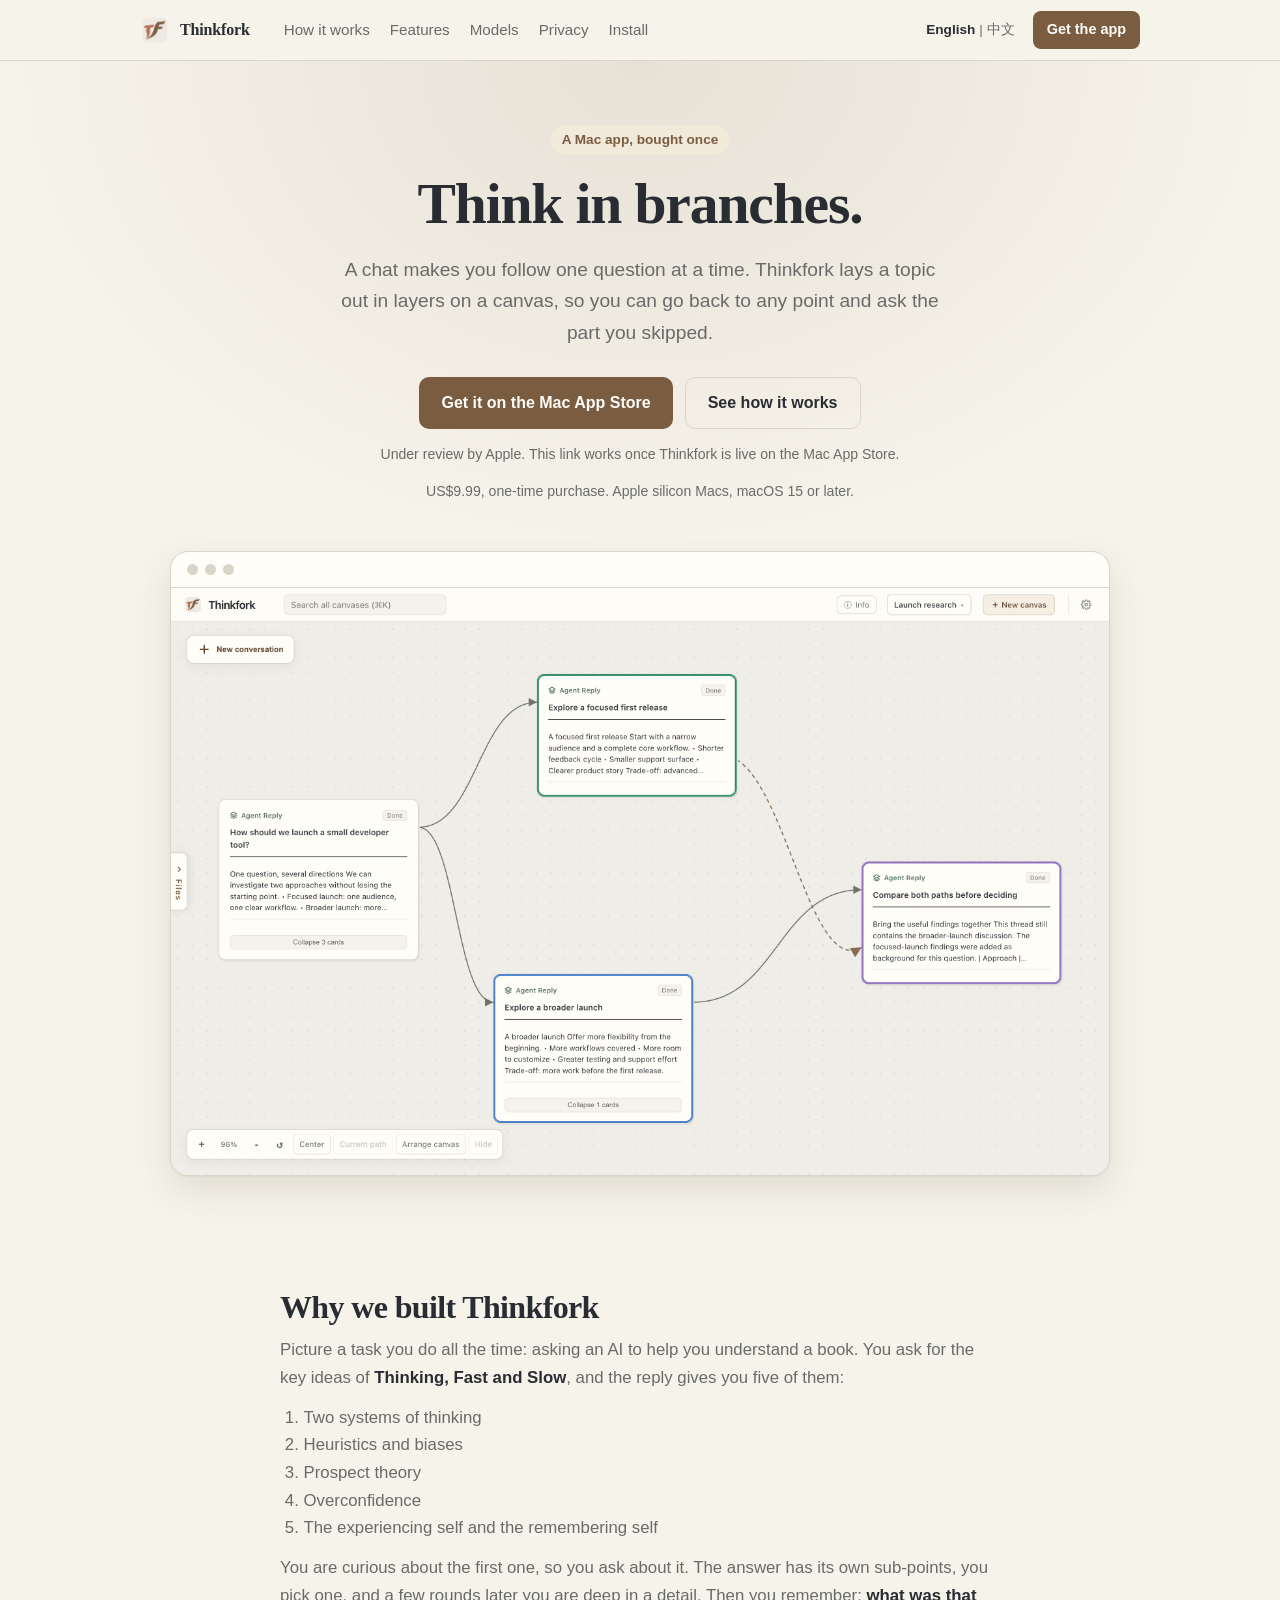
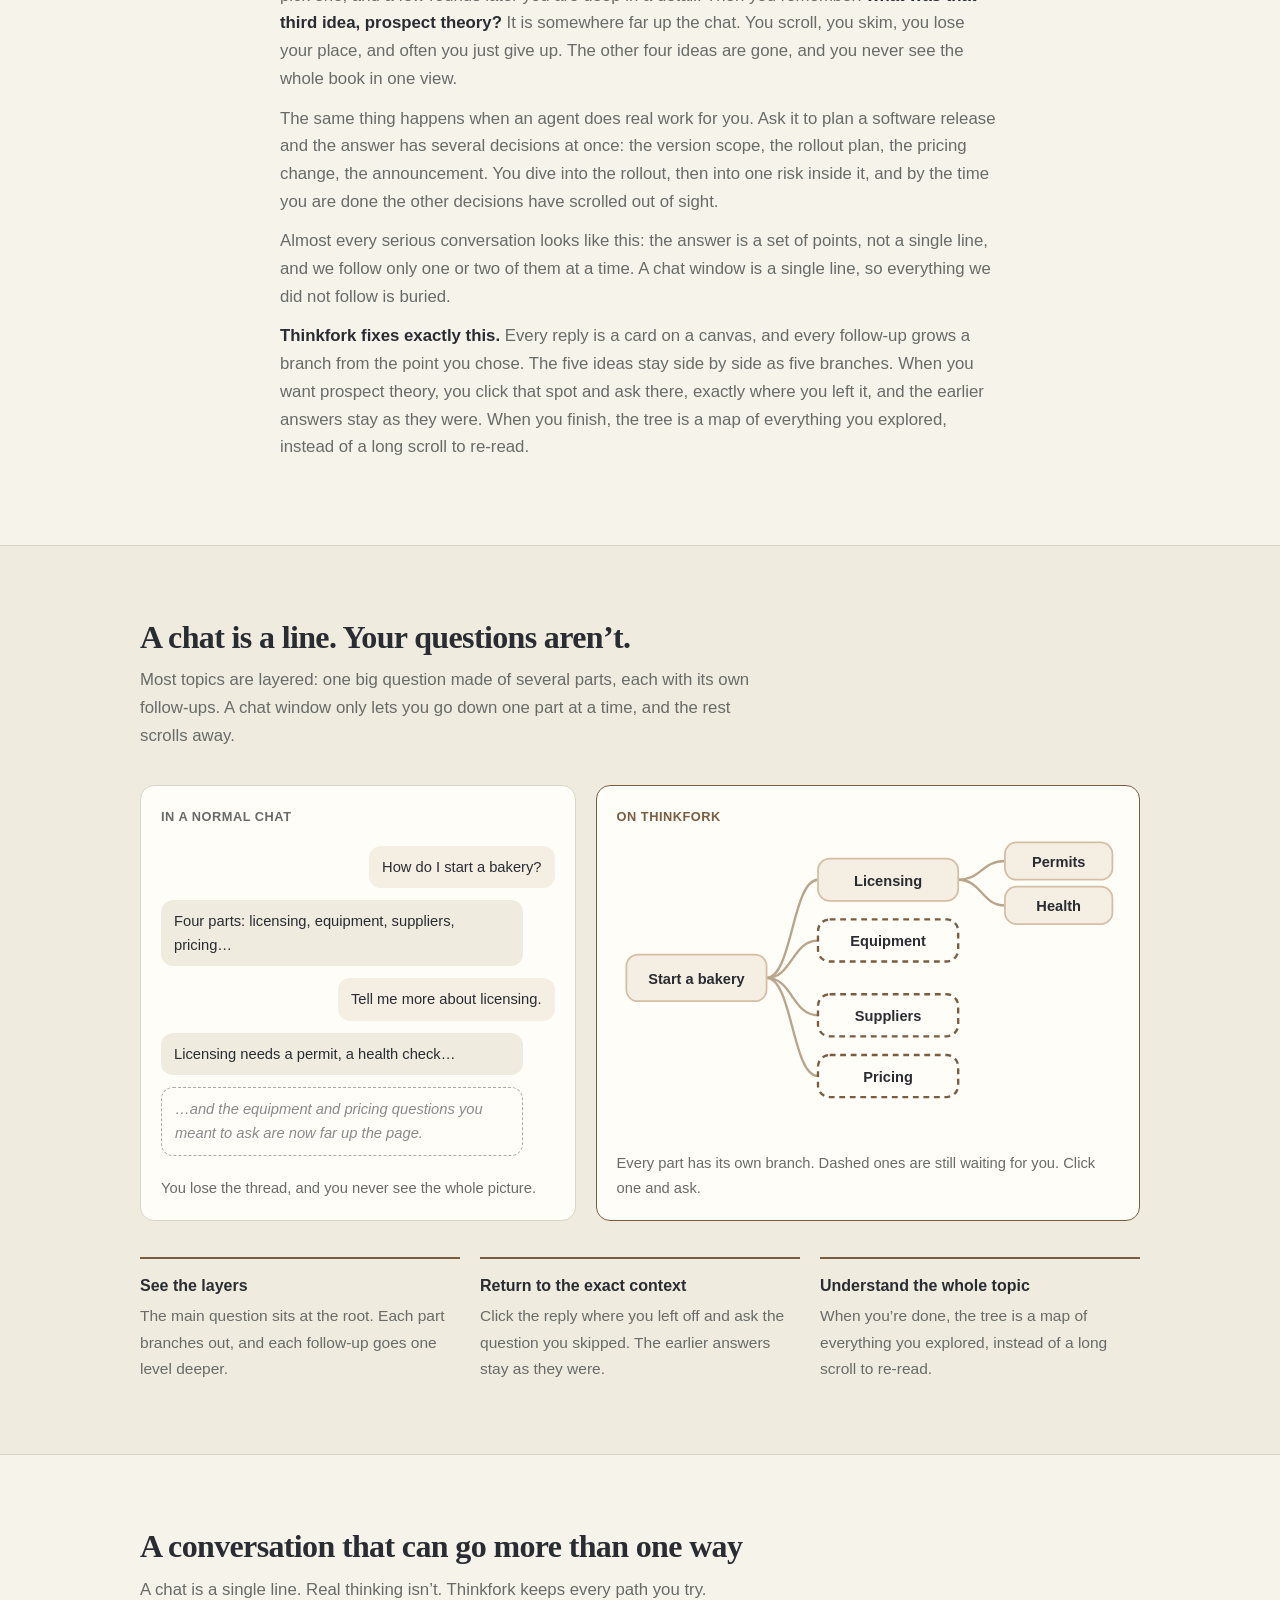
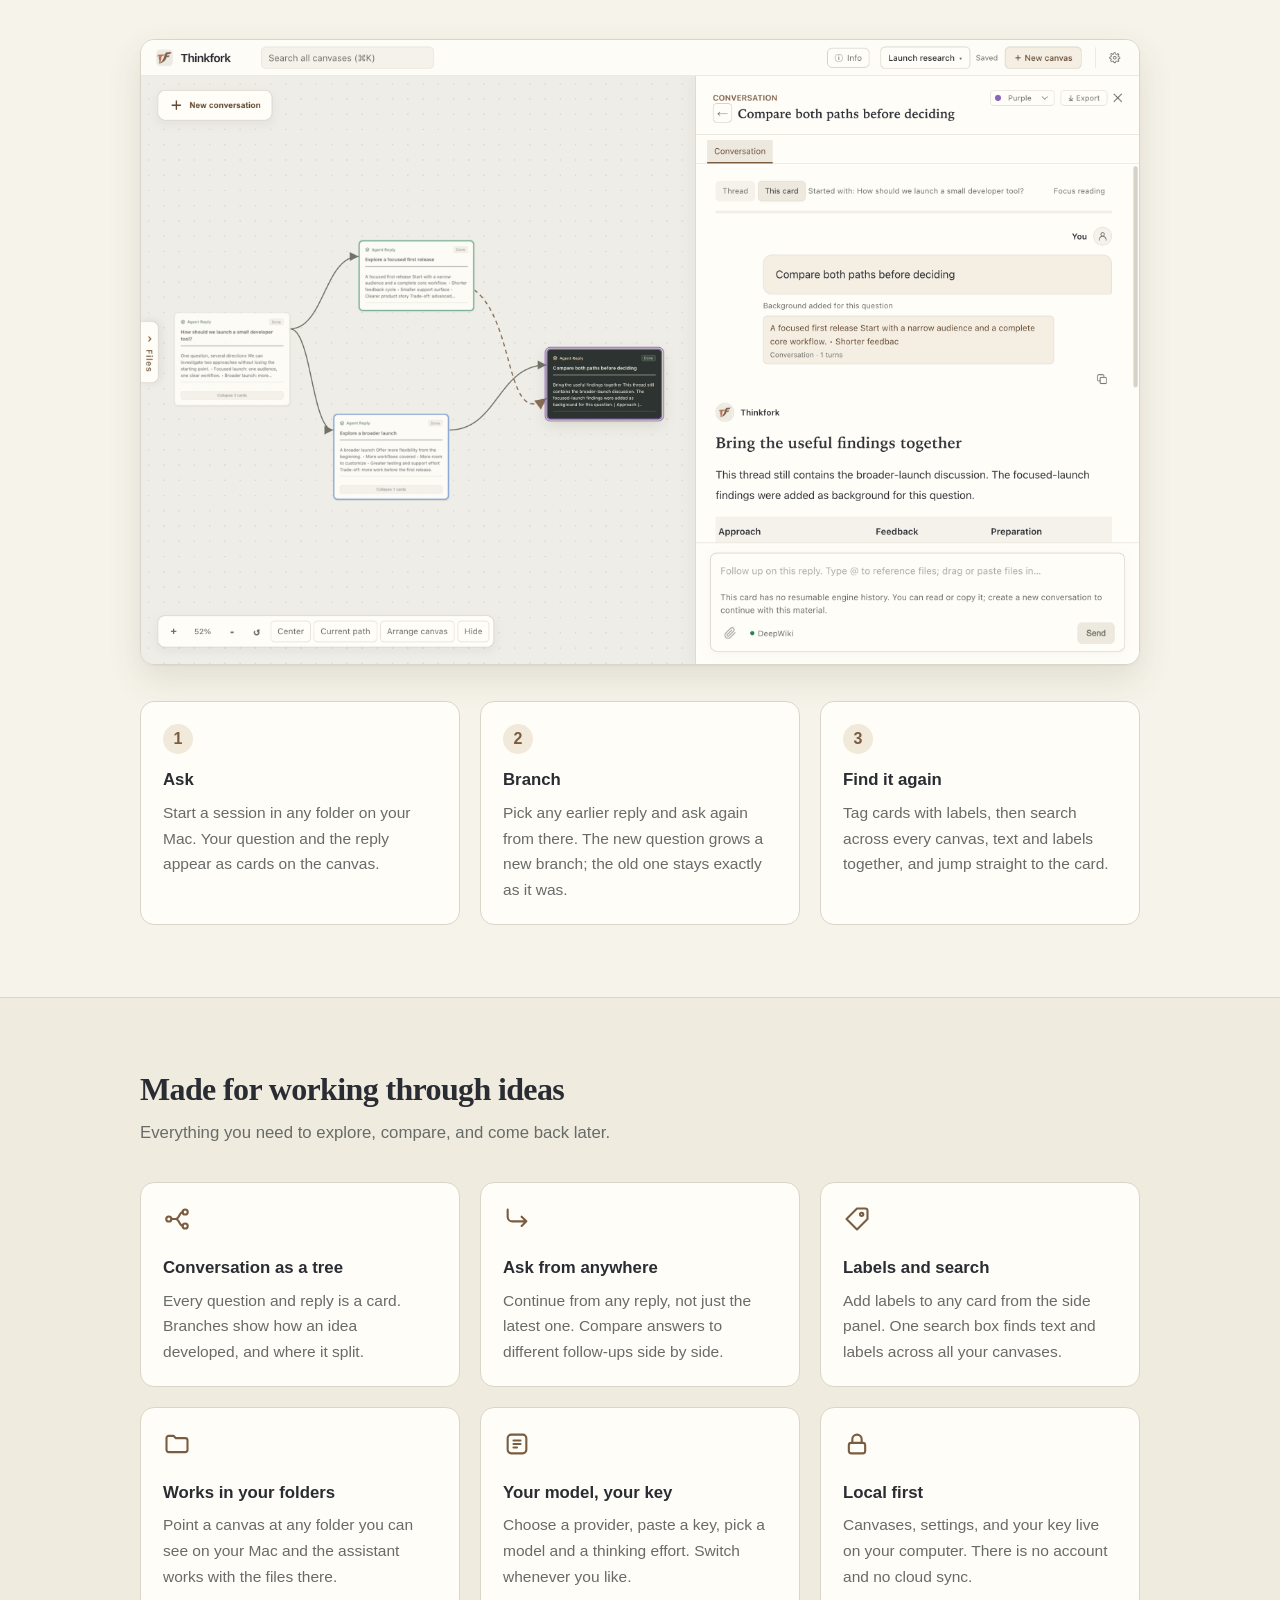
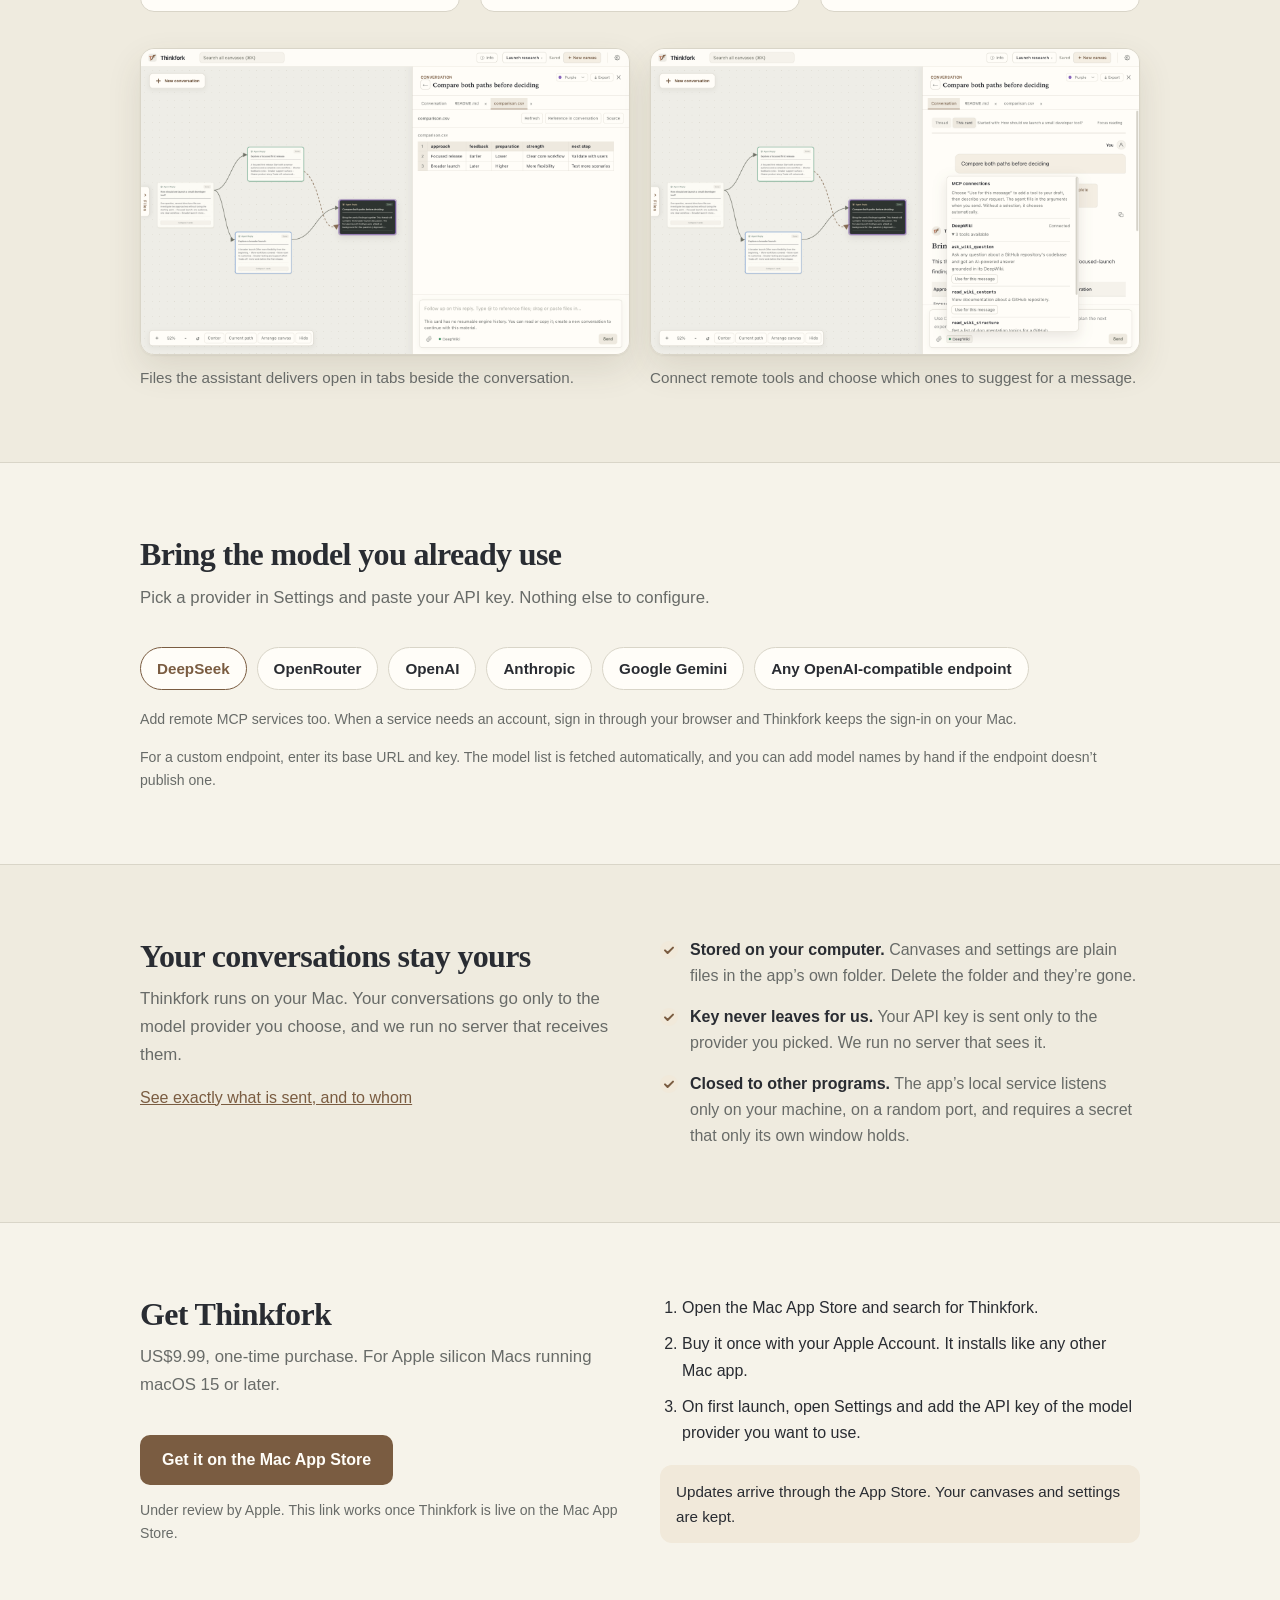
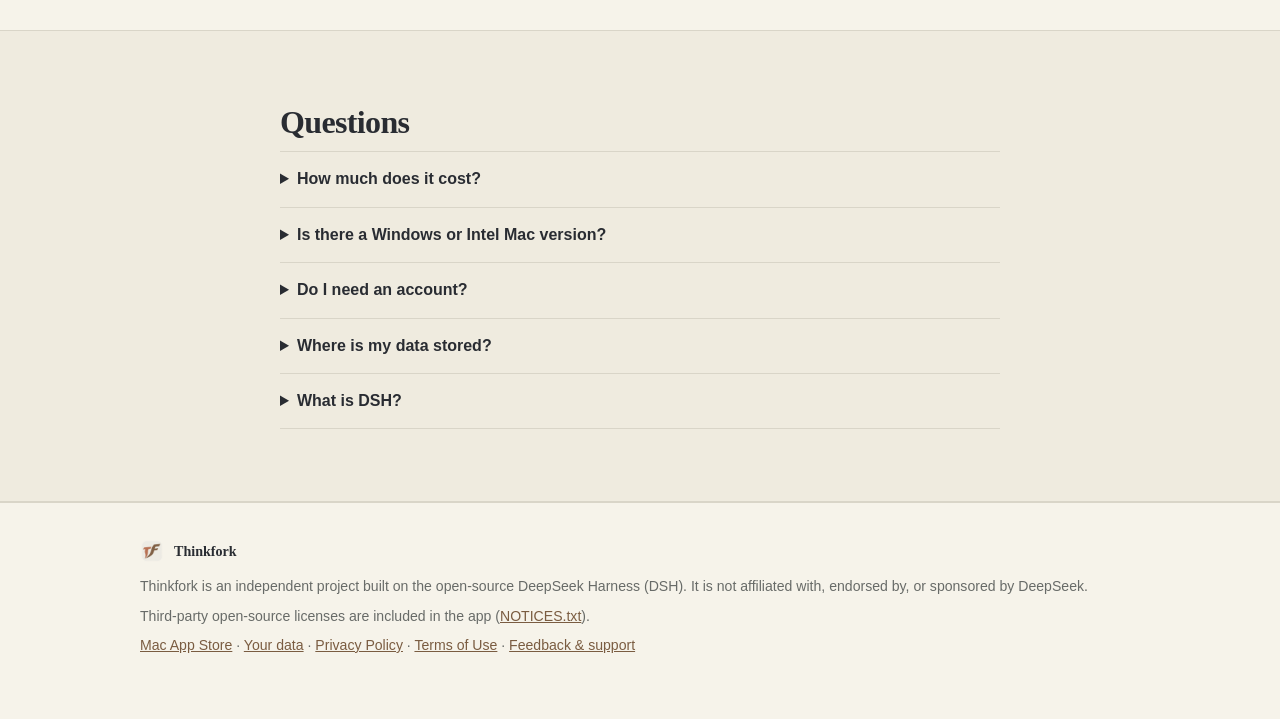
==== commit 4d02d965: "Add a plain-language 'Your data' page and fix the data location answer Co-Authored-By: Claude Sonnet" ====
--- a/web/index.html
+++ b/web/index.html
@@ -20,7 +20,7 @@
   <meta name="twitter:description" content="Mac app: AI conversations as a tree on a canvas.">
   <meta name="twitter:image" content="https://thinkfork.cc/og.png">
   <script type="application/ld+json">{"@context": "https://schema.org", "@type": "SoftwareApplication", "name": "Thinkfork", "applicationCategory": "DeveloperApplication", "operatingSystem": "macOS 15 or later (Apple silicon)", "description": "A desktop app that turns AI conversations into a tree on a canvas. Branch from any reply, bring your own model, and keep everything on your Mac.", "url": "https://thinkfork.cc/", "image": "https://thinkfork.cc/og.png", "installUrl": "https://apps.apple.com/app/id6836753524", "offers": {"@type": "Offer", "price": "9.99", "priceCurrency": "USD", "url": "https://apps.apple.com/app/id6836753524"}, "inLanguage": ["en", "zh-CN"]}</script>
-  <script type="application/ld+json">{"@context": "https://schema.org", "@type": "FAQPage", "mainEntity": [{"@type": "Question", "name": "How much does it cost?", "acceptedAnswer": {"@type": "Answer", "text": "Thinkfork is a one-time purchase on the Mac App Store (US$9.99; the price can vary by country). You pay your model provider separately for the requests you make with your own key."}}, {"@type": "Question", "name": "Is there a Windows or Intel Mac version?", "acceptedAnswer": {"@type": "Answer", "text": "Not yet. The first release is for Apple silicon Macs. Other platforms will follow."}}, {"@type": "Question", "name": "Do I need an account?", "acceptedAnswer": {"@type": "Answer", "text": "No. You need an API key from the model provider you want to use, and nothing else."}}, {"@type": "Question", "name": "Where is my data stored?", "acceptedAnswer": {"@type": "Answer", "text": "In ~/Library/Application Support/Thinkfork. Removing that folder removes your canvases and settings."}}, {"@type": "Question", "name": "What is DSH?", "acceptedAnswer": {"@type": "Answer", "text": "DSH is the open-source agent engine that Thinkfork runs locally to talk to models and work with your files. Thinkfork is the canvas interface built around it."}}]}</script>
+  <script type="application/ld+json">{"@context": "https://schema.org", "@type": "FAQPage", "mainEntity": [{"@type": "Question", "name": "How much does it cost?", "acceptedAnswer": {"@type": "Answer", "text": "Thinkfork is a one-time purchase on the Mac App Store (US$9.99; the price can vary by country). You pay your model provider separately for the requests you make with your own key."}}, {"@type": "Question", "name": "Is there a Windows or Intel Mac version?", "acceptedAnswer": {"@type": "Answer", "text": "Not yet. The first release is for Apple silicon Macs. Other platforms will follow."}}, {"@type": "Question", "name": "Do I need an account?", "acceptedAnswer": {"@type": "Answer", "text": "No. You need an API key from the model provider you want to use, and nothing else."}}, {"@type": "Question", "name": "Where is my data stored?", "acceptedAnswer": {"@type": "Answer", "text": "In the app’s own folder on your Mac (a sandbox container). Settings > About shows the exact location. Removing that folder removes your canvases and settings."}}, {"@type": "Question", "name": "What is DSH?", "acceptedAnswer": {"@type": "Answer", "text": "DSH is the open-source agent engine that Thinkfork runs locally to talk to models and work with your files. Thinkfork is the canvas interface built around it."}}]}</script>
   <link rel="icon" type="image/png" href="logo.png"><link rel="apple-touch-icon" href="apple-touch-icon.png">
   <style>
     :root {
@@ -333,7 +333,8 @@
       <div class="wrap two">
         <div>
           <h2 data-i18n="privTitle">Your conversations stay yours</h2>
-          <p class="section-lead" style="margin-bottom:0" data-i18n="privLead">Thinkfork runs on your Mac. Your conversations go only to the model provider you choose, and we run no server that receives them.</p>
+          <p class="section-lead" style="margin-bottom:14px" data-i18n="privLead">Thinkfork runs on your Mac. Your conversations go only to the model provider you choose, and we run no server that receives them.</p>
+          <p><a href="data.html" data-i18n="privMore">See exactly what is sent, and to whom</a></p>
         </div>
         <ul class="checks">
           <li><strong data-i18n="p1t">Stored on your computer.</strong> <span data-i18n="p1d">Canvases and settings are plain files in your user library. Delete the folder and they’re gone.</span></li>
@@ -368,7 +369,7 @@
         <details><summary data-i18n="q0">How much does it cost?</summary><p data-i18n="a0">Thinkfork is a one-time purchase on the Mac App Store (US$9.99; the price can vary by country). You pay your model provider separately for the requests you make with your own key.</p></details>
         <details><summary data-i18n="q1">Is there a Windows or Intel Mac version?</summary><p data-i18n="a1">Not yet. The first release is for Apple silicon Macs. Other platforms will follow.</p></details>
         <details><summary data-i18n="q2">Do I need an account?</summary><p data-i18n="a2">No. You need an API key from the model provider you want to use, and nothing else.</p></details>
-        <details><summary data-i18n="q3">Where is my data stored?</summary><p data-i18n="a3">In <code>~/Library/Application Support/Thinkfork</code>. Removing that folder removes your canvases and settings.</p></details>
+        <details><summary data-i18n="q3">Where is my data stored?</summary><p data-i18n="a3">In the app’s own folder on your Mac (a sandbox container). Settings &gt; About shows the exact location. Removing that folder removes your canvases and settings.</p></details>
         <details><summary data-i18n="q4">What is DSH?</summary><p data-i18n="a4">DSH is the open-source agent engine that Thinkfork runs locally to talk to models and work with your files. Thinkfork is the canvas interface built around it.</p></details>
       </div>
     </section>
@@ -379,7 +380,7 @@
       <div class="foot-top"><img src="logo.png" alt="">Thinkfork</div>
       <p data-i18n="affiliation">Thinkfork is an independent project built on the open-source DeepSeek Harness (DSH). It is not affiliated with, endorsed by, or sponsored by DeepSeek.</p>
       <p data-i18n="licenses">Third-party open-source licenses are included in the app (<a href="notices.txt">NOTICES.txt</a>).</p>
-      <p><a href="https://apps.apple.com/app/id6836753524" data-i18n="allReleases">Mac App Store</a> · <a href="privacy.html" data-i18n="footPrivacy">Privacy Policy</a> · <a href="terms.html" data-i18n="footTerms">Terms of Use</a> · <a href="report.html" data-i18n="footSupport">Feedback &amp; support</a></p>
+      <p><a href="https://apps.apple.com/app/id6836753524" data-i18n="allReleases">Mac App Store</a> · <a href="data.html" data-i18n="footData">Your data</a> · <a href="privacy.html" data-i18n="footPrivacy">Privacy Policy</a> · <a href="terms.html" data-i18n="footTerms">Terms of Use</a> · <a href="report.html" data-i18n="footSupport">Feedback &amp; support</a></p>
     </div>
   </footer>
 
@@ -436,9 +437,9 @@
         custom: 'Any OpenAI-compatible endpoint',
         modelsNote: 'For a custom endpoint, enter its base URL and key. The model list is fetched automatically, and you can add model names by hand if the endpoint doesn’t publish one.',
         privTitle: 'Your conversations stay yours', privLead: 'Thinkfork runs on your Mac. Your conversations go only to the model provider you choose, and we run no server that receives them.',
-        p1t: 'Stored on your computer.', p1d: 'Canvases and settings are plain files in your user library. Delete the folder and they’re gone.',
+        p1t: 'Stored on your computer.', p1d: 'Canvases and settings are plain files in the app’s own folder. Delete the folder and they’re gone.',
         p2t: 'Key never leaves for us.', p2d: 'Your API key is sent only to the provider you picked. We run no server that sees it.',
-        p3t: 'Closed to other programs.', p3d: 'The app’s local service listens only on your machine, on a random port, and requires a secret that only its own window holds.',
+        privMore: 'See exactly what is sent, and to whom', p3t: 'Closed to other programs.', p3d: 'The app’s local service listens only on your machine, on a random port, and requires a secret that only its own window holds.',
         instTitle: 'Get Thinkfork',
         i1: 'Open the Mac App Store and search for Thinkfork.',
         i2: "Buy it once with your Apple Account. It installs like any other Mac app.",
@@ -447,10 +448,10 @@
         faqTitle: 'Questions',
         q1: 'Is there a Windows or Intel Mac version?', a1: 'Not yet. The first release is for Apple silicon Macs. Other platforms will follow.',
         q2: 'Do I need an account?', a2: 'No. You need an API key from the model provider you want to use, and nothing else.',
-        q3: 'Where is my data stored?', a3: 'In <code>~/Library/Application Support/Thinkfork</code>. Removing that folder removes your canvases and settings.',
+        q3: 'Where is my data stored?', a3: 'In the app’s own folder on your Mac (a sandbox container). Settings &gt; About shows the exact location. Removing that folder removes your canvases and settings.',
         q4: 'What is DSH?', a4: 'DSH is the open-source agent engine that Thinkfork runs locally to talk to models and work with your files. Thinkfork is the canvas interface built around it.',
         affiliation: 'Thinkfork is an independent project built on the open-source DeepSeek Harness (DSH). It is not affiliated with, endorsed by, or sponsored by DeepSeek.',
-        licenses: 'Third-party open-source licenses are included in the app (<a href="notices.txt">NOTICES.txt</a>).', allReleases: 'Mac App Store', footPrivacy: 'Privacy Policy', footTerms: 'Terms of Use', footSupport: 'Feedback & support',
+        licenses: 'Third-party open-source licenses are included in the app (<a href="notices.txt">NOTICES.txt</a>).', allReleases: 'Mac App Store', footData: 'Your data', footPrivacy: 'Privacy Policy', footTerms: 'Terms of Use', footSupport: 'Feedback & support',
         status: 'Under review by Apple. This link works once Thinkfork is live on the Mac App Store.', g1: 'Files the assistant delivers open in tabs beside the conversation.', g2: 'Connect remote tools and choose which ones to suggest for a message.', modelsMcp: 'Add remote MCP services too. When a service needs an account, sign in through your browser and Thinkfork keeps the sign-in on your Mac.'
       },
       zh: {
@@ -504,9 +505,9 @@
         custom: '任何兼容 OpenAI 的接口',
         modelsNote: '自定义接口只需填写接口地址和 key。模型列表会自动获取；如果接口不提供列表，也可以手动添加模型名称。',
         privTitle: '你的对话只属于你', privLead: 'Thinkfork 运行在你的 Mac 上。你的对话只会发给你选择的模型提供方，我们没有任何服务器接收它们。',
-        p1t: '保存在你的电脑上。', p1d: '画布和设置是你用户资源库里的普通文件，删掉文件夹就全部清除。',
+        p1t: '保存在你的电脑上。', p1d: '画布和设置是应用自己文件夹里的普通文件，删掉文件夹就全部清除。',
         p2t: 'key 不会经过我们。', p2d: '你的 API key 只会发送给你选择的提供方。我们没有任何服务器会看到它。',
-        p3t: '不对其他程序开放。', p3d: '应用的本地服务只在本机监听，端口随机，并且需要只有应用自己的窗口才持有的密钥。',
+        privMore: '查看会发送什么、发给谁', p3t: '不对其他程序开放。', p3d: '应用的本地服务只在本机监听，端口随机，并且需要只有应用自己的窗口才持有的密钥。',
         instTitle: '获取 Thinkfork',
         i1: '打开 Mac App Store，搜索 Thinkfork。',
         i2: "用你的 Apple 账户一次性购买，像其他 Mac 应用一样自动安装。",
@@ -515,10 +516,10 @@
         faqTitle: '常见问题',
         q1: '有 Windows 或 Intel Mac 的版本吗？', a1: '暂时没有。第一个版本只支持 Apple 芯片的 Mac，其他平台之后会陆续提供。',
         q2: '需要注册账号吗？', a2: '不需要。你只需要自己想用的模型提供方的 API key。',
-        q3: '数据存放在哪里？', a3: '存放在 <code>~/Library/Application Support/Thinkfork</code>。删除这个文件夹就会清除你的画布和设置。',
+        q3: '数据存放在哪里？', a3: '存放在应用自己的文件夹中（沙盒容器），确切位置可在“设置 &gt; 关于”里查看。删除这个文件夹就会清除你的画布和设置。',
         q4: 'DSH 是什么？', a4: 'DSH 是一个开源的智能体引擎，Thinkfork 在本机运行它来与模型对话、处理你的文件。Thinkfork 是围绕它构建的画布界面。',
         affiliation: 'Thinkfork 是基于开源项目 DeepSeek Harness（DSH）构建的独立项目，与 DeepSeek 没有隶属、认可或赞助关系。',
-        licenses: '应用内附带第三方开源许可声明（<a href="notices.txt">NOTICES.txt</a>）。', allReleases: 'Mac App Store', footPrivacy: '隐私政策', footTerms: '使用条款', footSupport: '反馈与支持',
+        licenses: '应用内附带第三方开源许可声明（<a href="notices.txt">NOTICES.txt</a>）。', allReleases: 'Mac App Store', footData: '你的数据', footPrivacy: '隐私政策', footTerms: '使用条款', footSupport: '反馈与支持',
         status: 'Apple 审核中。Thinkfork 在 Mac App Store 上线后，此链接即可使用。', g1: '助手交付的文件会在对话旁的页签中打开。', g2: '连接远程工具，并选择为某条消息建议使用哪些。', modelsMcp: '也可以添加远程 MCP 服务。服务需要账号时，通过浏览器登录即可，登录信息只保存在你的 Mac 上。'
       }
     };
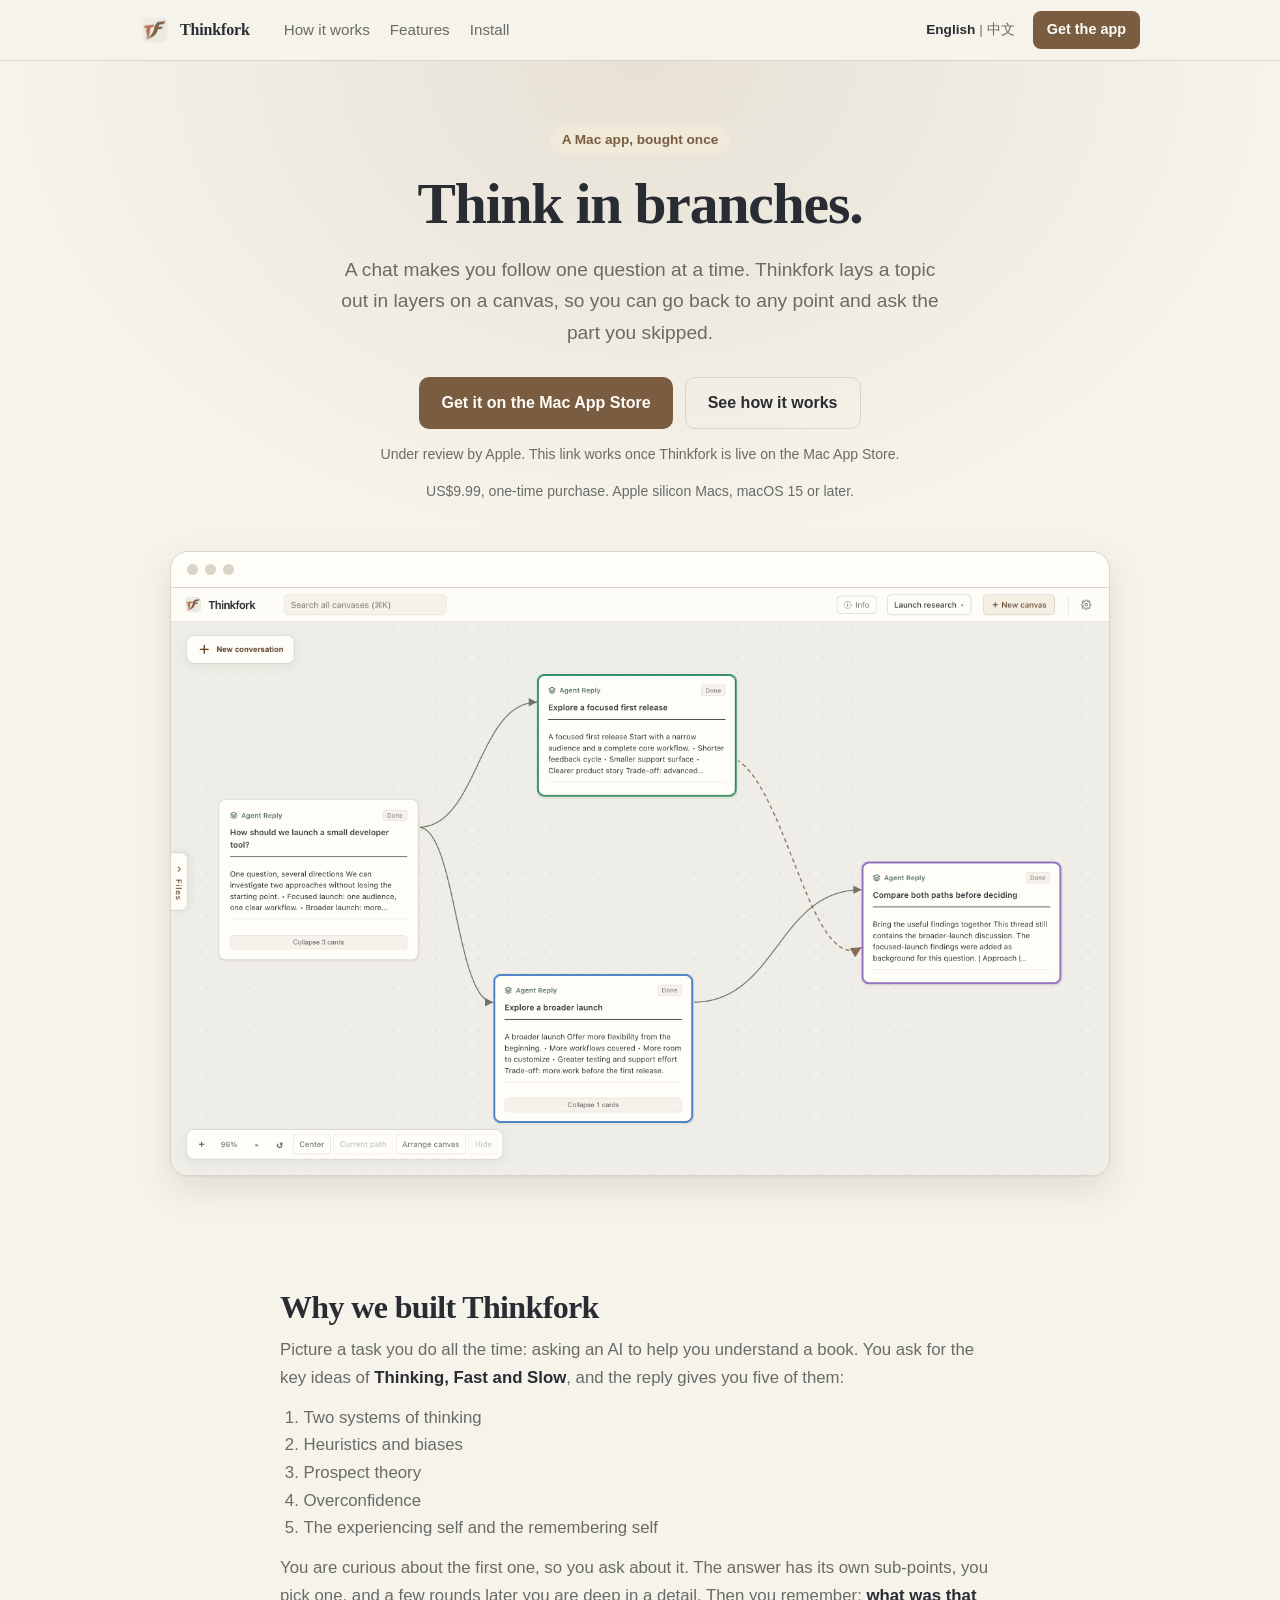
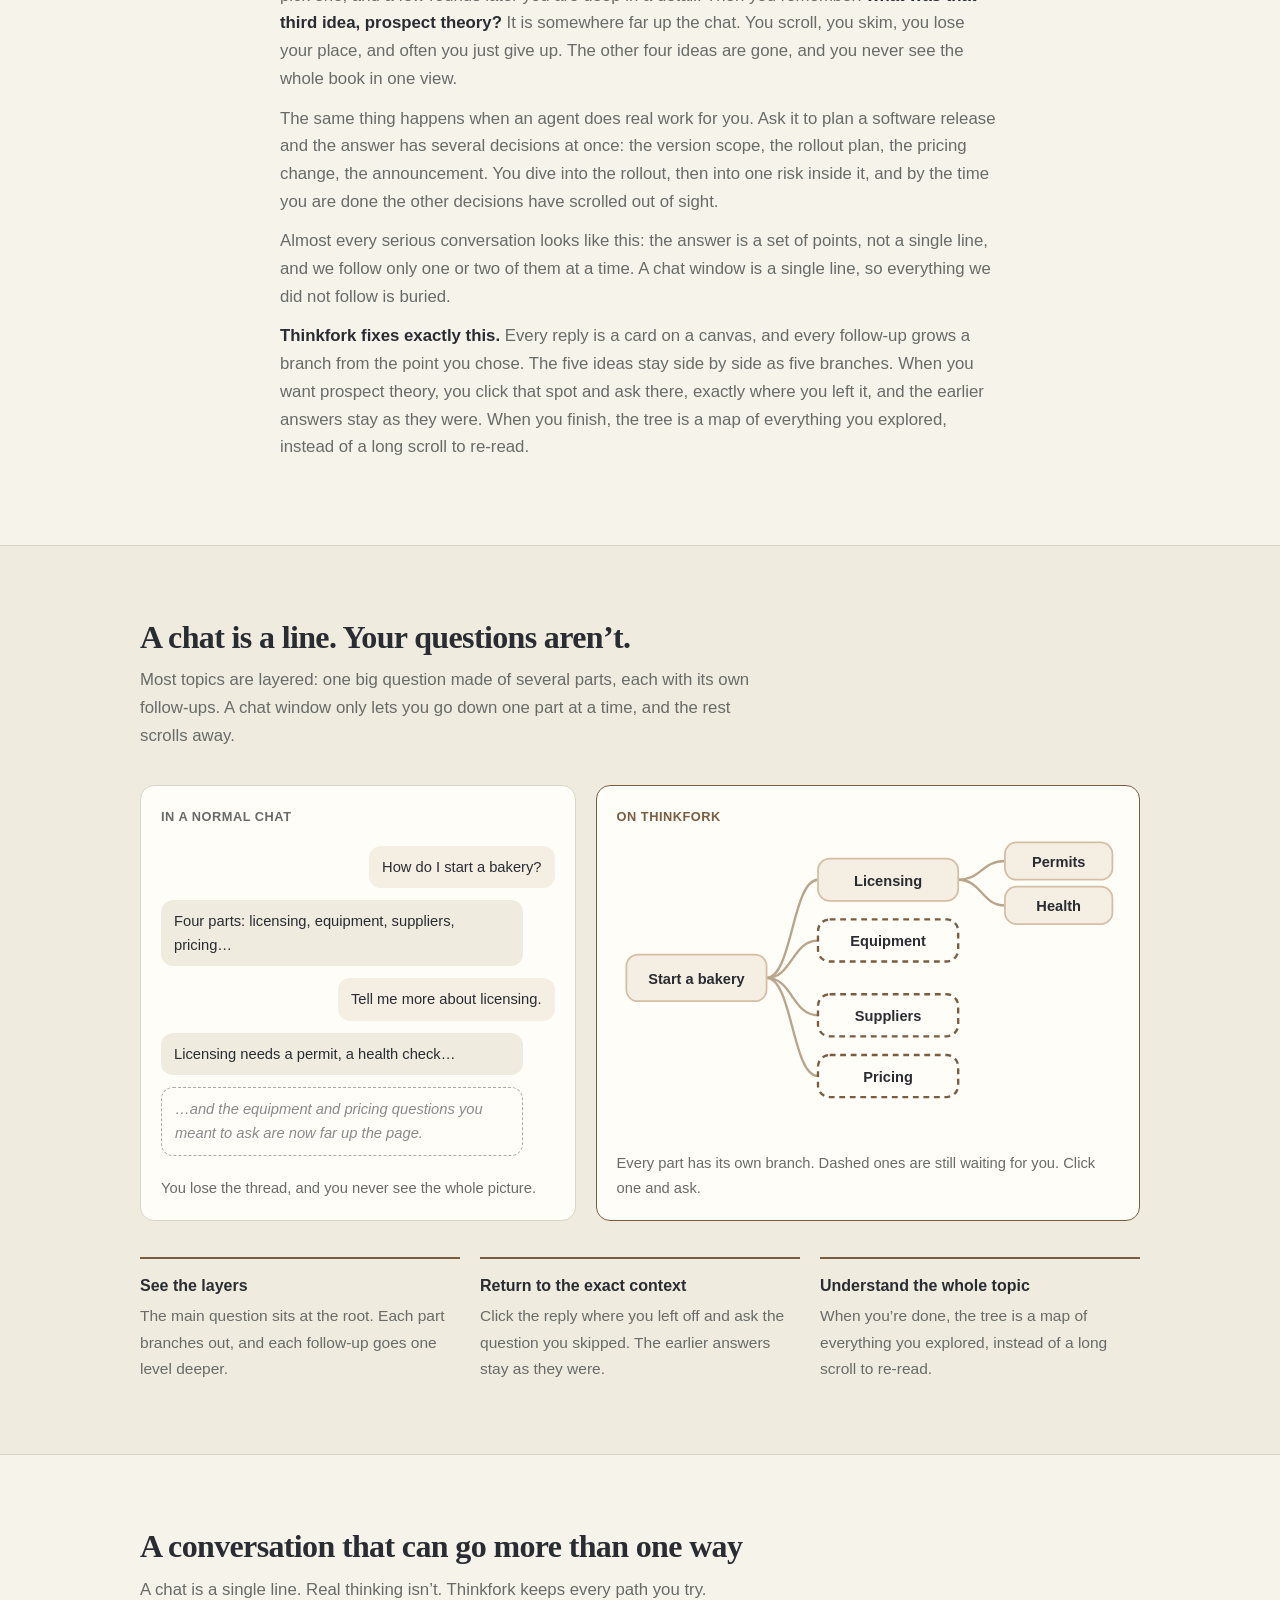
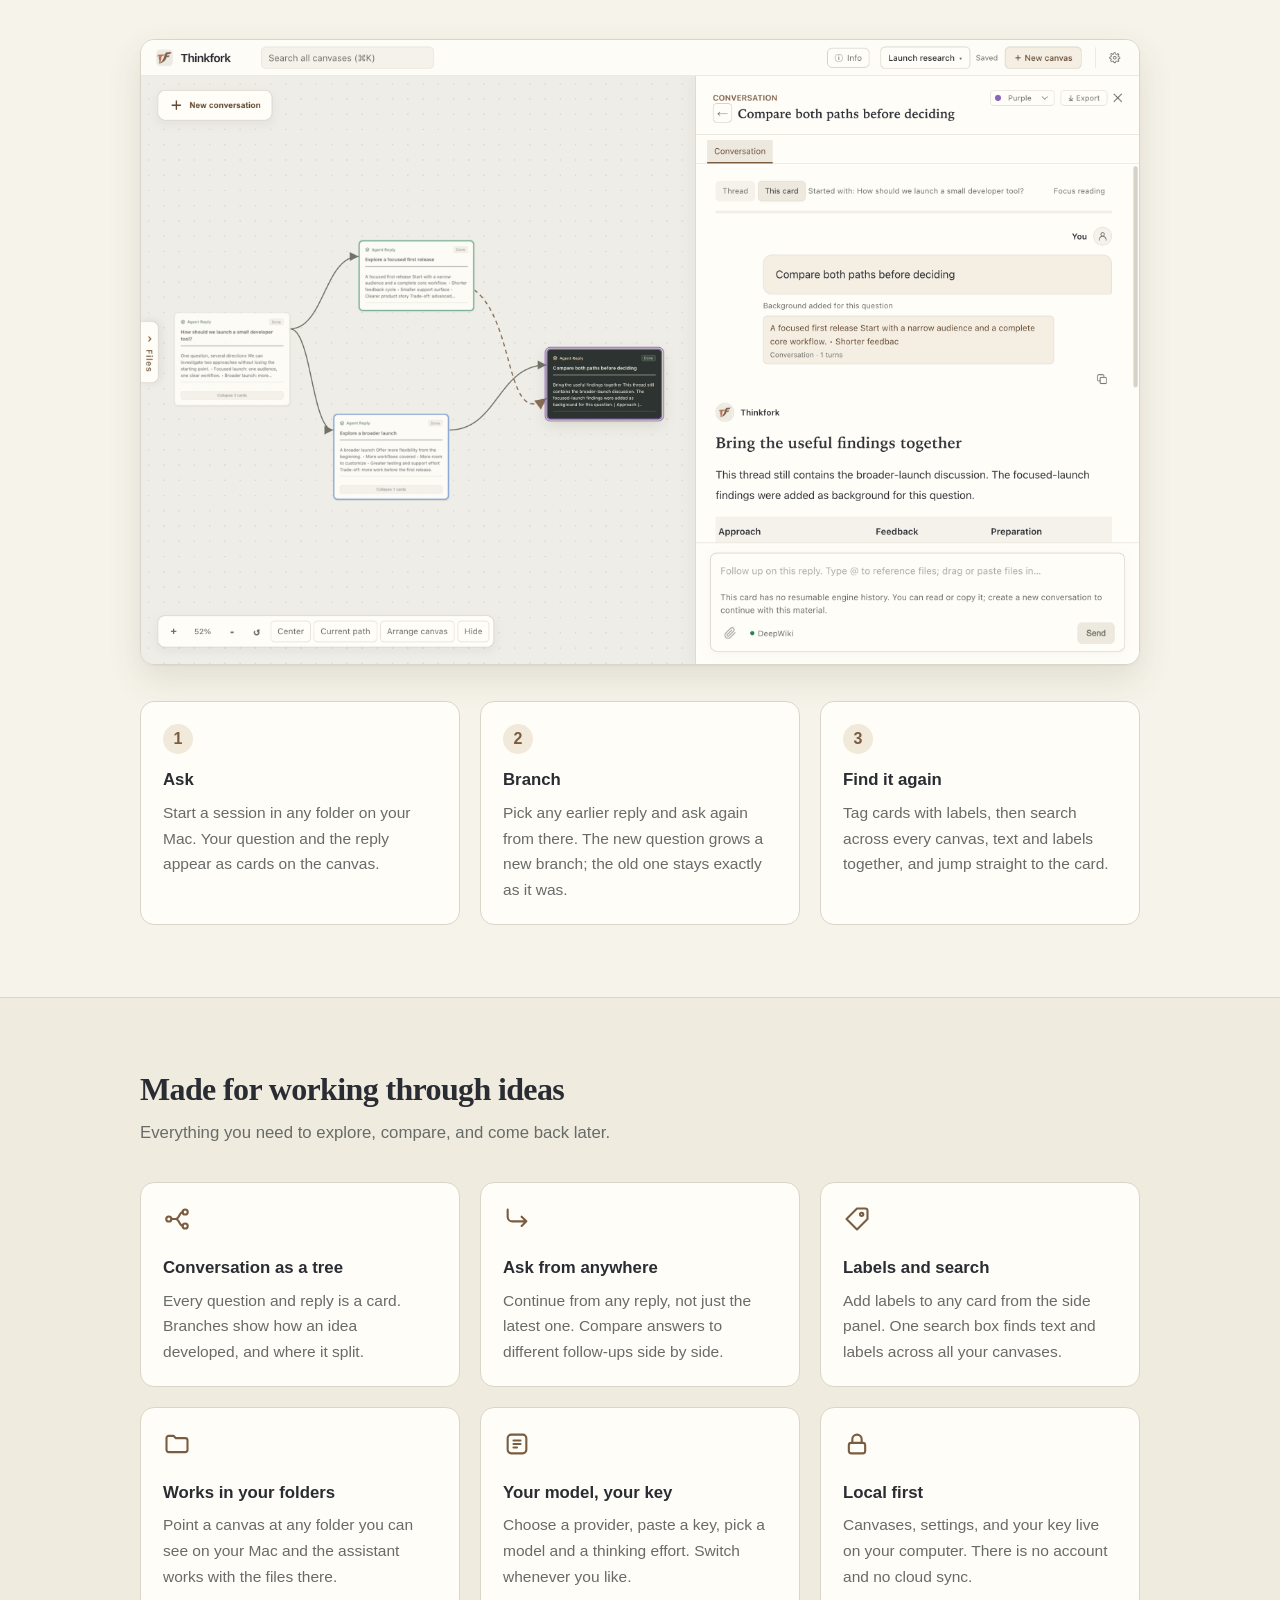
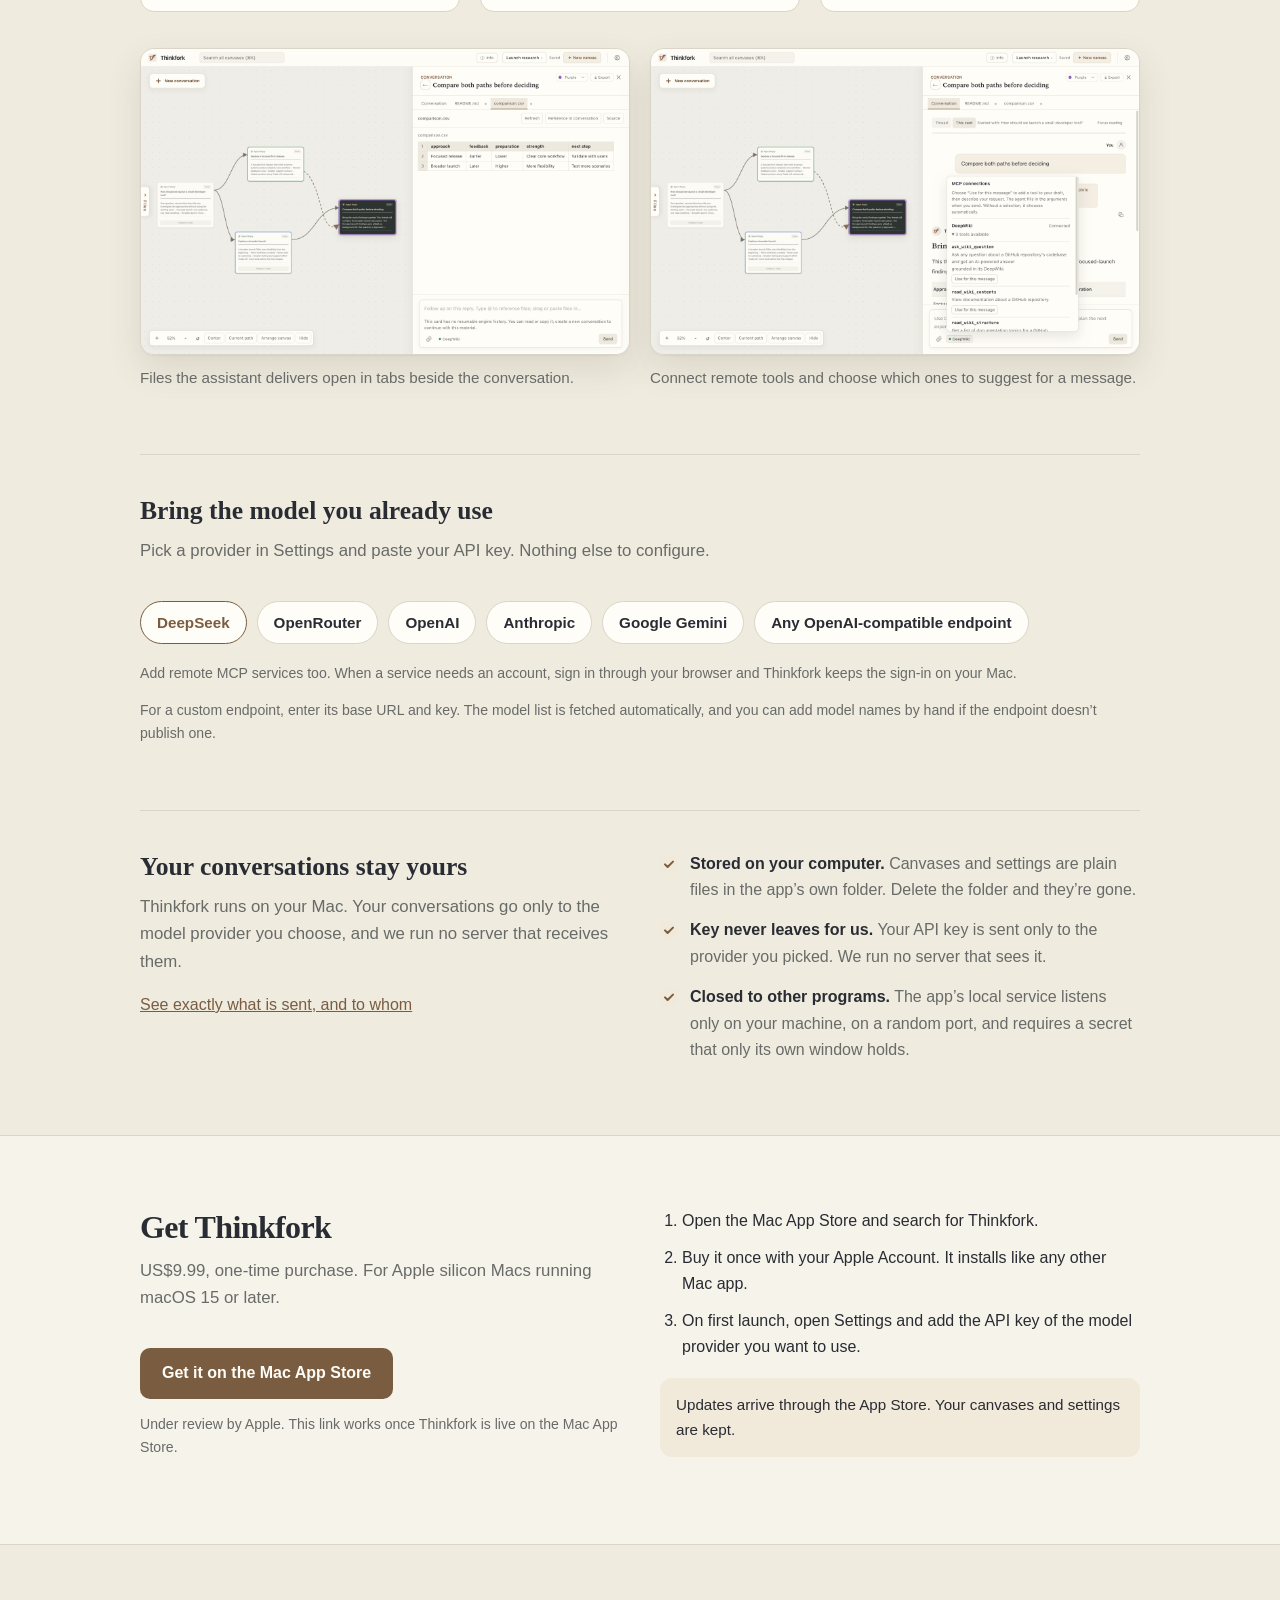
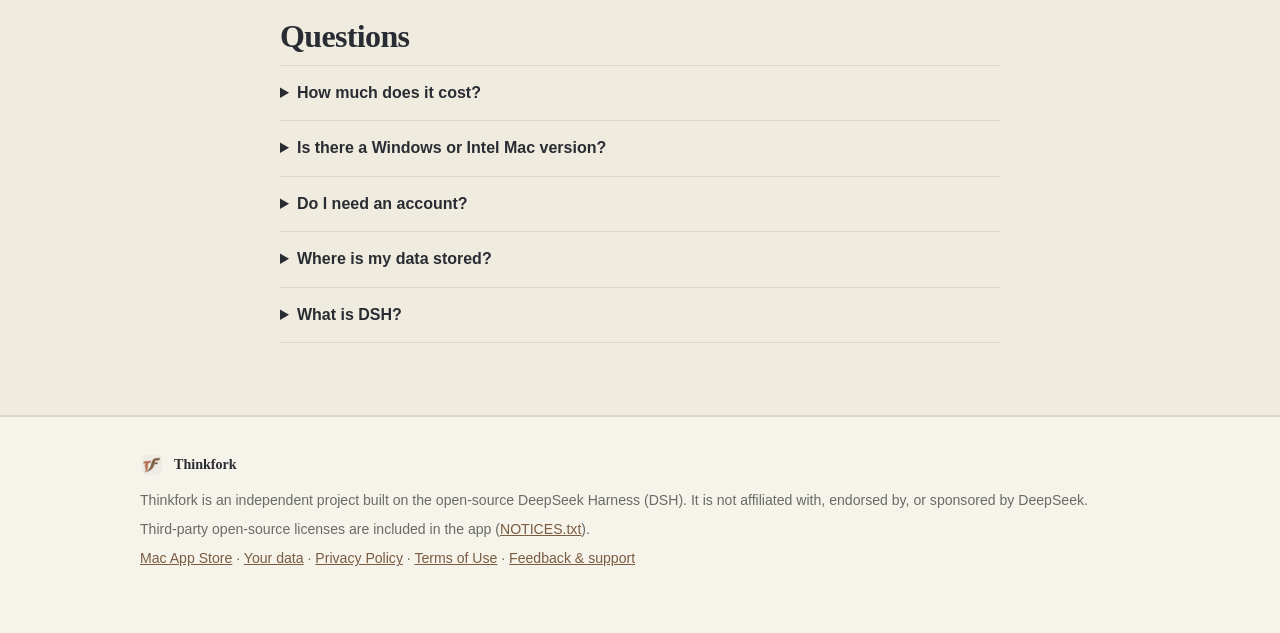
==== commit ebcf1213: "Fold Models and Privacy into Features and simplify the top navigation Co-Authored-By: Claude Sonnet " ====
--- a/web/index.html
+++ b/web/index.html
@@ -126,6 +126,8 @@
     .shots2 figure { margin: 0; }
     .shots2 .shot { margin: 0 0 10px; }
     .shots2 figcaption { color: var(--muted); font-size: 0.95rem; }
+    .sub { margin-top: 64px; padding-top: 40px; border-top: 1px solid var(--border); }
+    .sub h3 { font-family: var(--display); font-size: clamp(1.3rem, 2.6vw, 1.6rem); line-height: 1.25; margin: 0 0 10px; }
     .step h3, .feature h3 { margin: 0 0 6px; font-size: 1.05rem; }
     .step p, .feature p { margin: 0; color: var(--muted); font-size: 0.97rem; }
 
@@ -183,8 +185,6 @@
       <nav class="nav-links" aria-label="Sections">
         <a href="#how" data-i18n="navHow">How it works</a>
         <a href="#features" data-i18n="navFeatures">Features</a>
-        <a href="#models" data-i18n="navModels">Models</a>
-        <a href="#privacy" data-i18n="navPrivacy">Privacy</a>
         <a href="#install" data-i18n="navInstall">Install</a>
       </nav>
       <div class="nav-end">
@@ -314,25 +314,18 @@
           <figure><div class="shot"><img src="img/files.png" alt="A comparison table delivered as a file, opened in a tab next to the conversation." width="2880" height="1800" loading="lazy"></div><figcaption data-i18n="g1">Files the assistant delivers open in tabs beside the conversation.</figcaption></figure>
           <figure><div class="shot"><img src="img/mcp.png" alt="The connections panel listing a connected remote service and its tools." width="2880" height="1800" loading="lazy"></div><figcaption data-i18n="g2">Connect remote tools and choose which ones to suggest for a message.</figcaption></figure>
         </div>
-      </div>
-    </section>
-
-    <section id="models">
-      <div class="wrap">
-        <h2 data-i18n="modelsTitle">Bring the model you already use</h2>
+        <div id="models" class="sub">
+        <h3 data-i18n="modelsTitle">Bring the model you already use</h3>
         <p class="section-lead" data-i18n="modelsLead">Pick a provider in Settings and paste your API key. Nothing else to configure.</p>
         <ul class="providers">
           <li class="first">DeepSeek</li><li>OpenRouter</li><li>OpenAI</li><li>Anthropic</li><li>Google Gemini</li><li data-i18n="custom">Any OpenAI-compatible endpoint</li>
         </ul>
         <p class="meta" data-i18n="modelsMcp">Add remote MCP services too. When a service needs an account, sign in through your browser and Thinkfork keeps the sign-in on your Mac.</p>
         <p class="meta" data-i18n="modelsNote">For a custom endpoint, enter its base URL and key. The model list is fetched automatically, and you can add model names by hand if the endpoint doesn’t publish one.</p>
-      </div>
-    </section>
-
-    <section id="privacy" class="alt">
-      <div class="wrap two">
+        </div>
+        <div id="privacy" class="sub two">
         <div>
-          <h2 data-i18n="privTitle">Your conversations stay yours</h2>
+          <h3 data-i18n="privTitle">Your conversations stay yours</h3>
           <p class="section-lead" style="margin-bottom:14px" data-i18n="privLead">Thinkfork runs on your Mac. Your conversations go only to the model provider you choose, and we run no server that receives them.</p>
           <p><a href="data.html" data-i18n="privMore">See exactly what is sent, and to whom</a></p>
         </div>
@@ -341,6 +334,7 @@
           <li><strong data-i18n="p2t">Key never leaves for us.</strong> <span data-i18n="p2d">Your API key is sent only to the provider you picked. We run no server that sees it.</span></li>
           <li><strong data-i18n="p3t">Closed to other programs.</strong> <span data-i18n="p3d">The app’s local service listens only on your machine, on a random port, and requires a secret that only its own window holds.</span></li>
         </ul>
+        </div>
       </div>
     </section>
 
